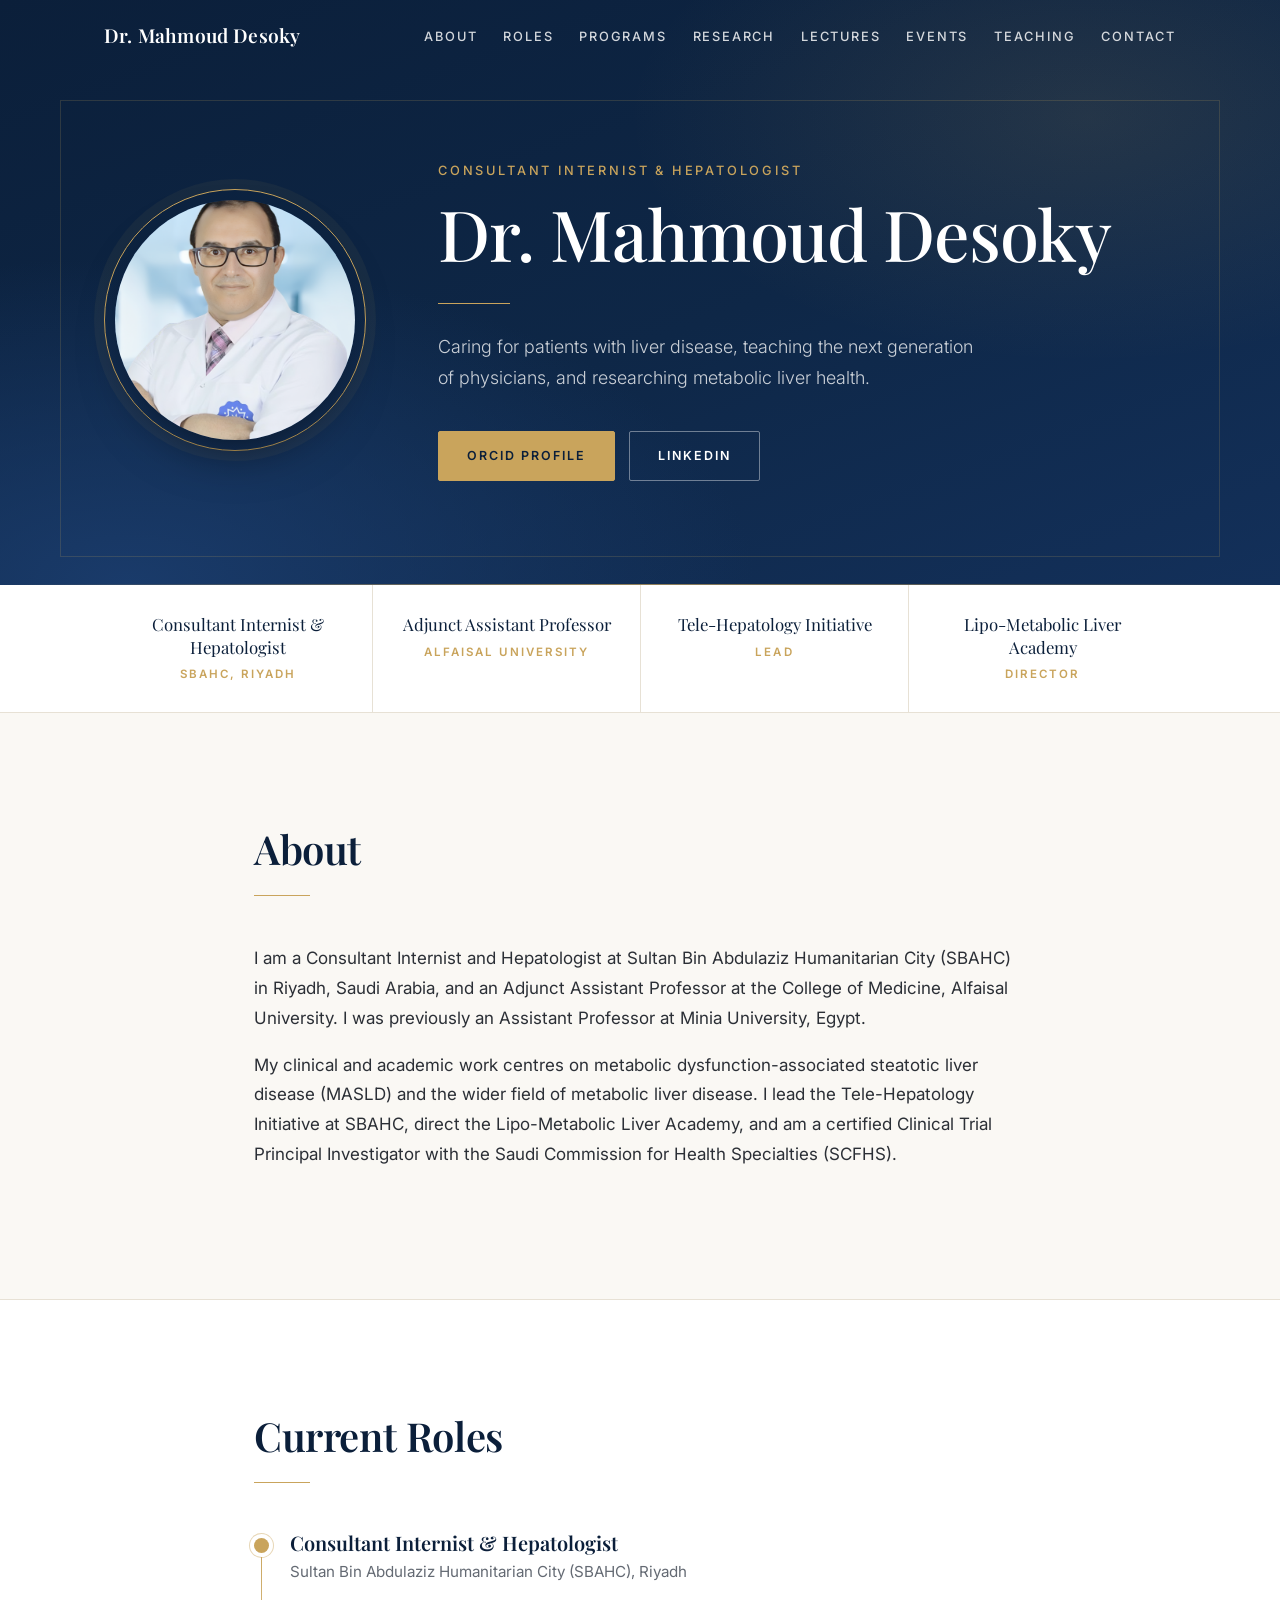
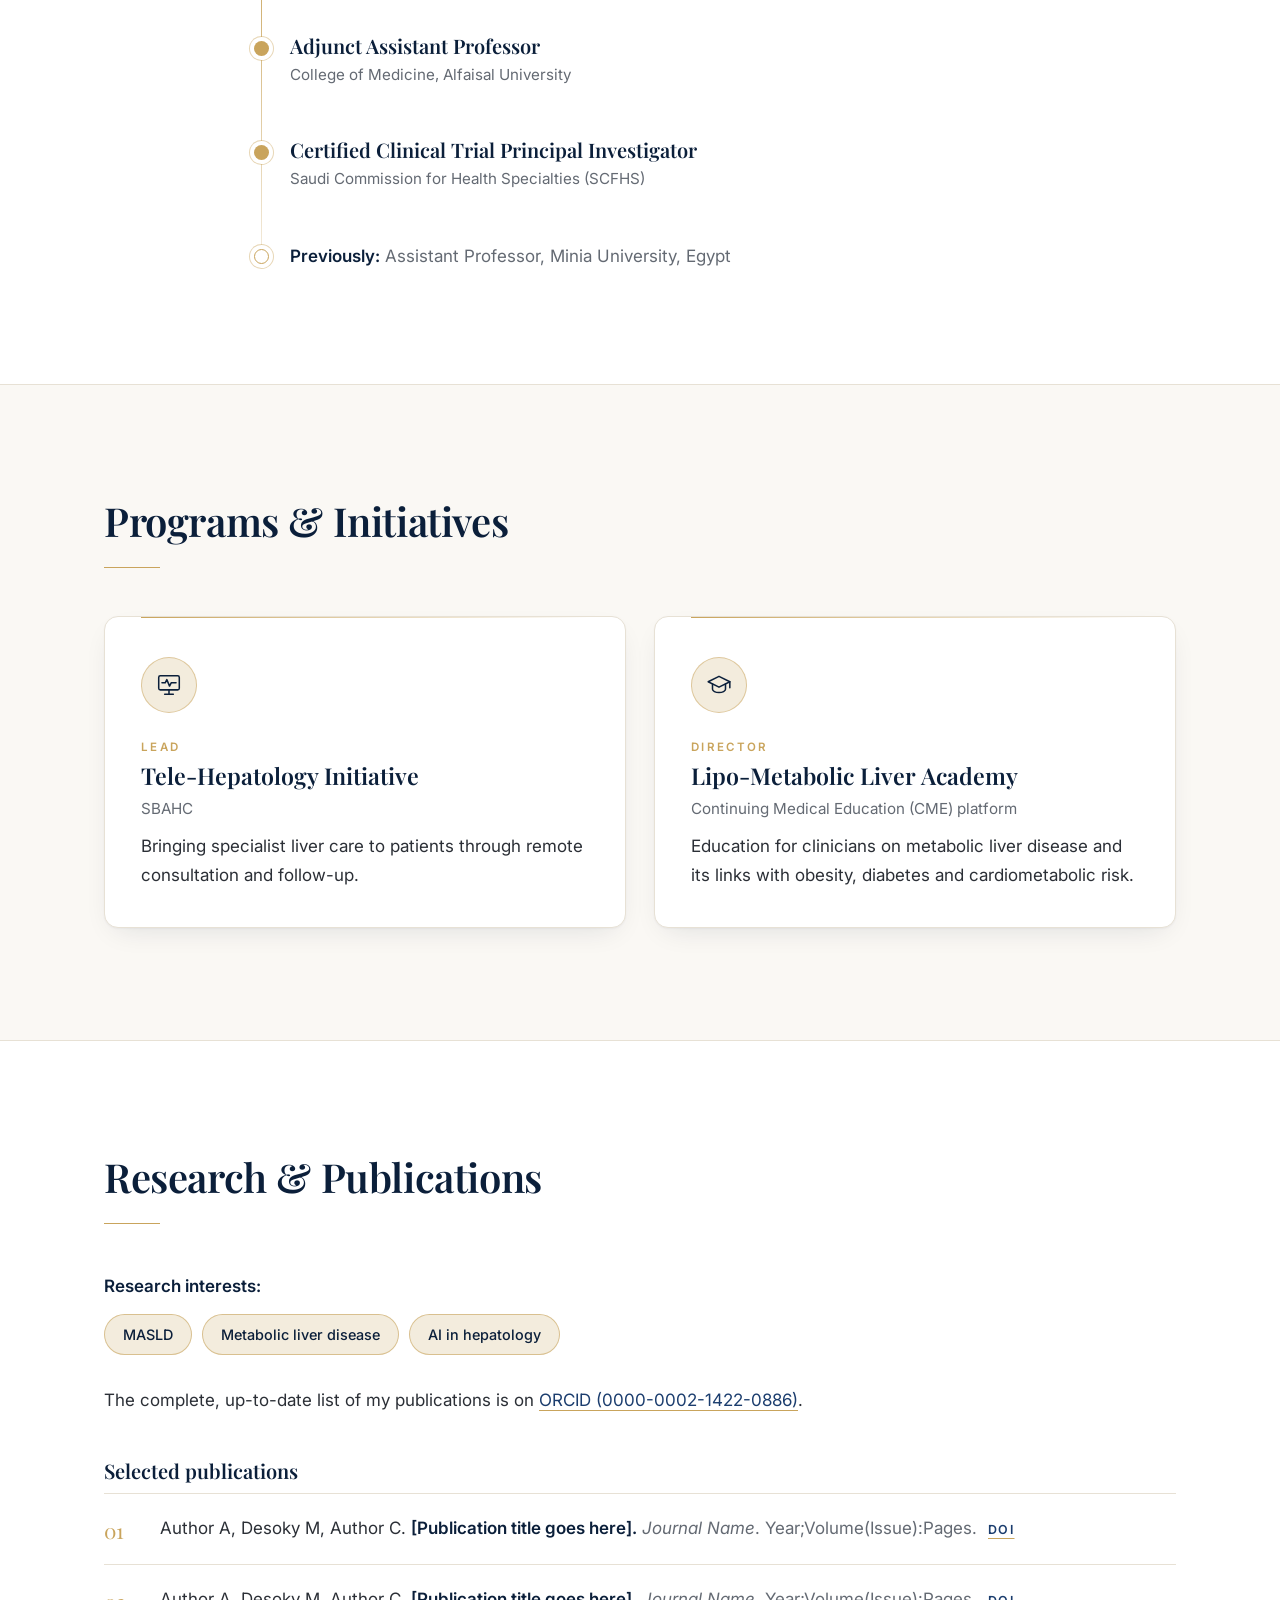
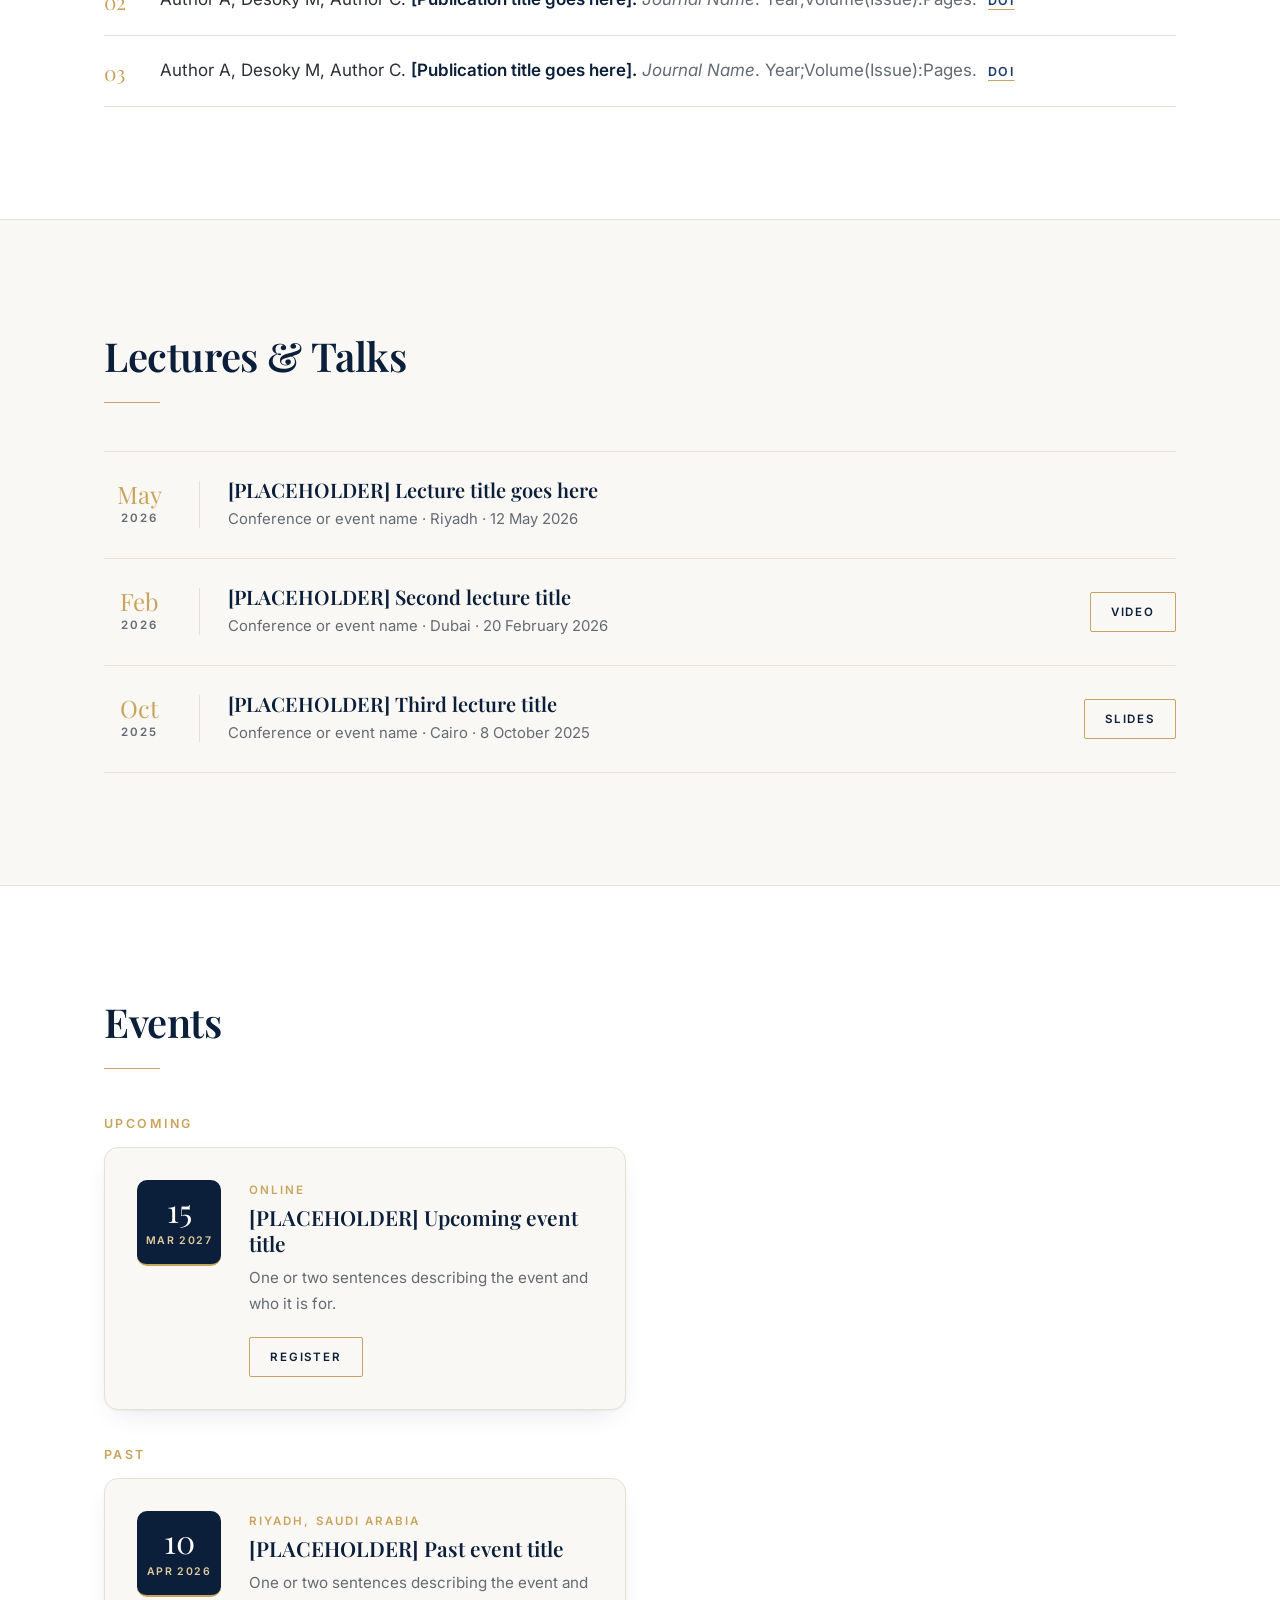
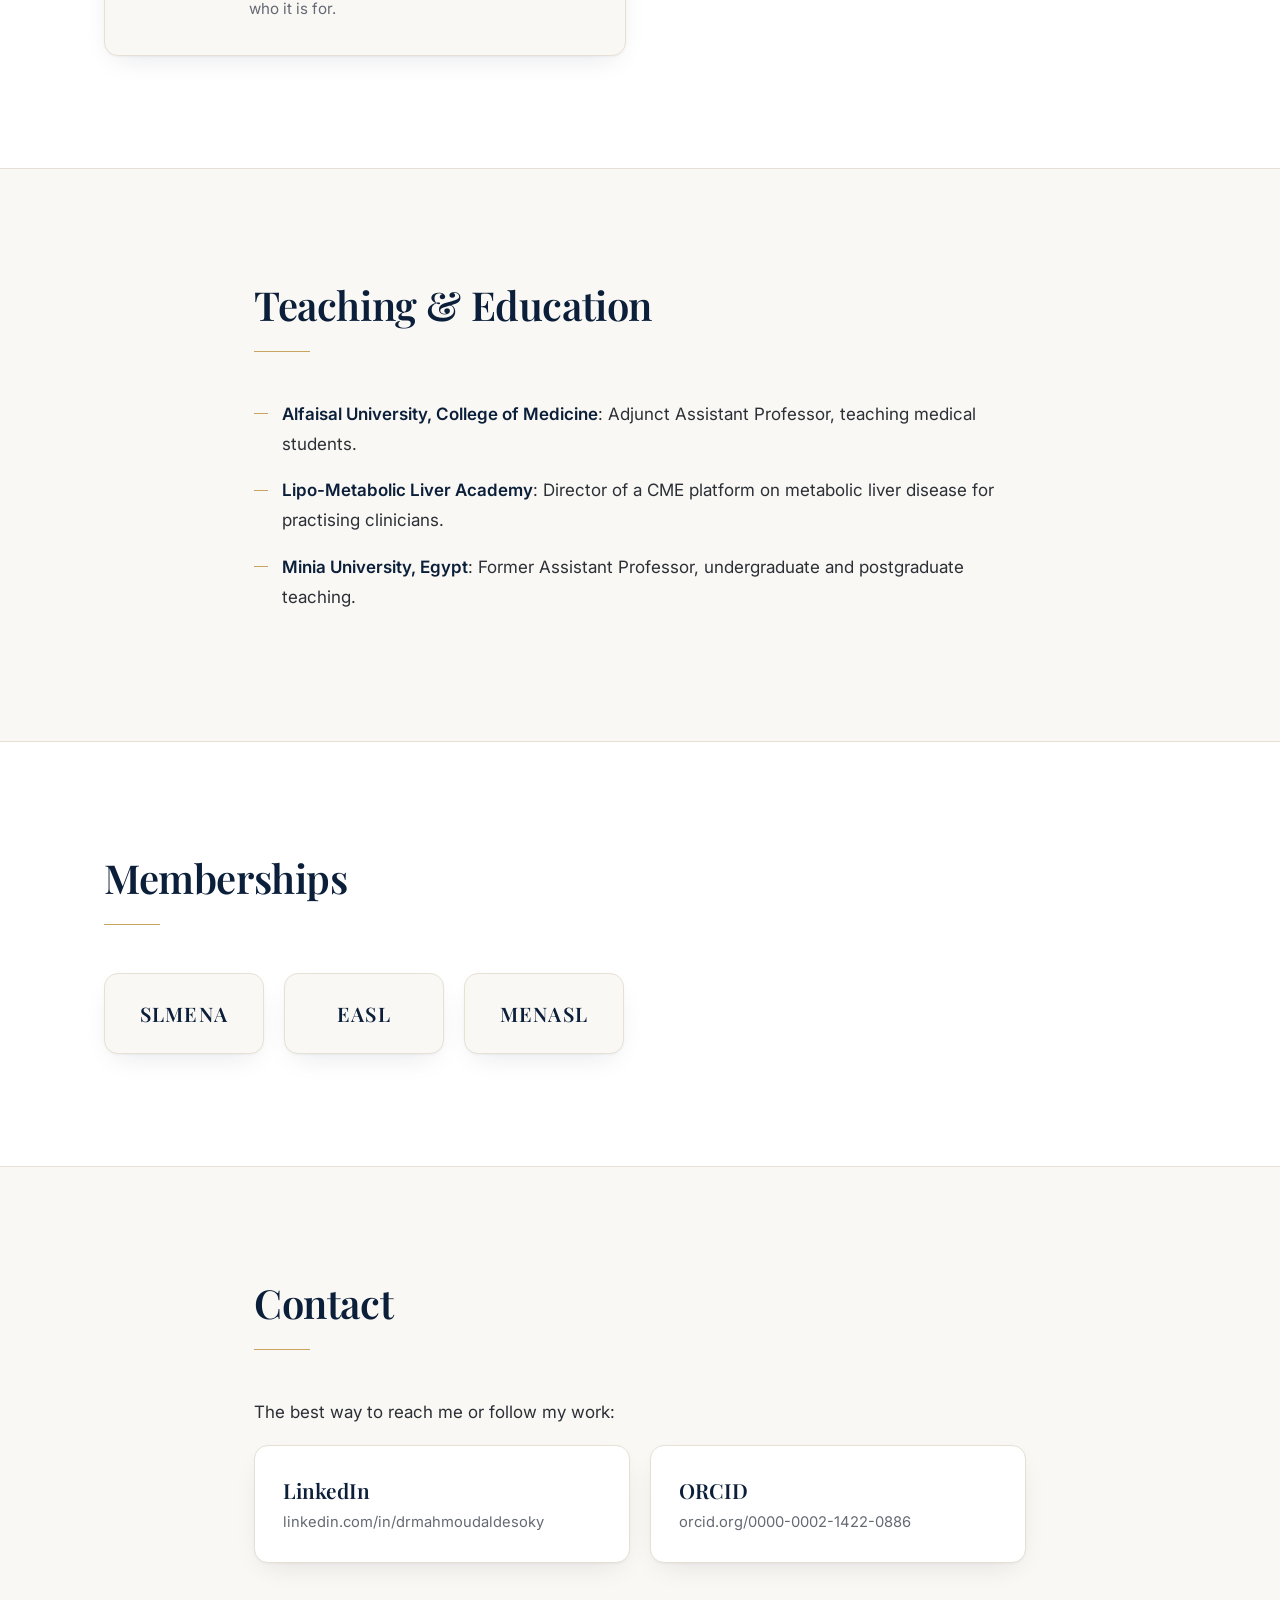
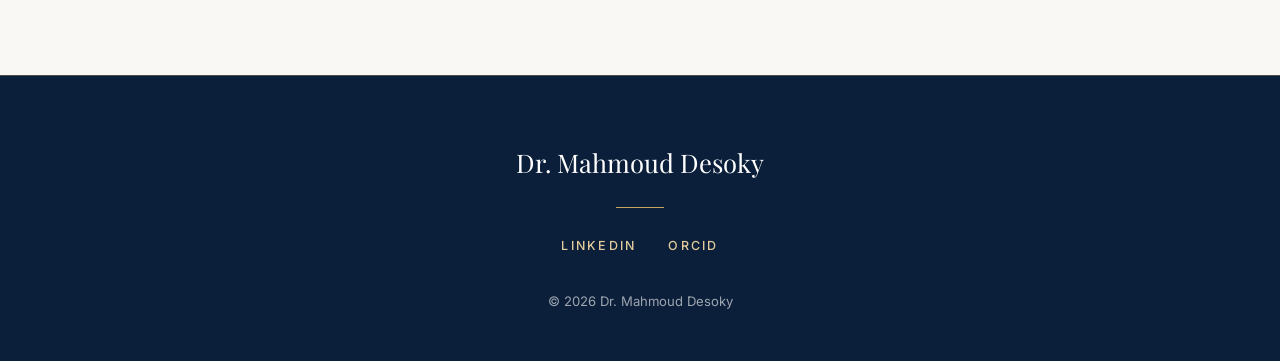
==== index.html @ b9bd4e8f "Add Lectures & Talks and Events sections driven by events.js Lectures and events live in a plain dat" ====
<!DOCTYPE html>
<html lang="en">
<head>
  <meta charset="utf-8">
  <meta name="viewport" content="width=device-width, initial-scale=1">
  <title>Dr. Mahmoud Desoky | Consultant Internist &amp; Hepatologist</title>
  <meta name="description" content="Dr. Mahmoud Desoky, Consultant Internist and Hepatologist at Sultan Bin Abdulaziz Humanitarian City, Riyadh. Research in MASLD, metabolic liver disease and AI in hepatology.">
  <meta property="og:title" content="Dr. Mahmoud Desoky, Consultant Internist &amp; Hepatologist">
  <meta property="og:description" content="Clinical hepatology, medical education and research in metabolic liver disease.">
  <meta property="og:type" content="website">
  <meta name="theme-color" content="#0B1F3A">
  <link rel="preconnect" href="https://fonts.googleapis.com">
  <link rel="preconnect" href="https://fonts.gstatic.com" crossorigin>
  <link rel="stylesheet" href="https://fonts.googleapis.com/css2?family=Inter:wght@400;500;600&family=Playfair+Display:ital,wght@0,500;0,600;0,700;1,500&display=swap">
  <link rel="stylesheet" href="style.css">
  <script>document.documentElement.classList.add('js');</script>
</head>
<body>

  <a class="skip-link" href="#about">Skip to content</a>

  <header class="site-header" id="site-header">
    <nav class="nav container" aria-label="Main">
      <a class="nav-brand" href="#top">Dr. Mahmoud Desoky</a>
      <button class="nav-toggle" type="button" aria-expanded="false" aria-controls="nav-links" aria-label="Open menu">
        <span></span><span></span><span></span>
      </button>
      <ul class="nav-links" id="nav-links">
        <li><a href="#about">About</a></li>
        <li><a href="#roles">Roles</a></li>
        <li><a href="#programs">Programs</a></li>
        <li><a href="#research">Research</a></li>
        <li><a href="#lectures">Lectures</a></li>
        <li><a href="#events">Events</a></li>
        <li><a href="#teaching">Teaching</a></li>
        <li><a href="#contact">Contact</a></li>
      </ul>
    </nav>
  </header>

  <main id="top">

    <!-- ===== Hero ===== -->
    <section class="hero">
      <div class="hero-lines" aria-hidden="true"></div>
      <div class="container hero-inner">
        <div class="hero-photo-wrap">
          <div class="hero-photo">
            <!-- Put your photo at images/profile.jpg (square, about 600×600 px). Until then, initials are shown. -->
            <img src="images/profile.jpg" alt="Portrait of Dr. Mahmoud Desoky" width="240" height="240"
                 onerror="this.parentElement.classList.add('no-photo'); this.remove();">
            <span class="photo-fallback" aria-hidden="true">MD</span>
          </div>
        </div>
        <div class="hero-text">
          <p class="eyebrow">Consultant Internist &amp; Hepatologist</p>
          <h1>Dr. Mahmoud Desoky</h1>
          <span class="gold-rule" aria-hidden="true"></span>
          <p class="hero-tagline">Caring for patients with liver disease, teaching the next generation of physicians, and researching metabolic liver health.</p>
          <div class="hero-actions">
            <a class="btn btn-gold" href="https://orcid.org/0000-0002-1422-0886" target="_blank" rel="noopener">ORCID profile</a>
            <a class="btn btn-ghost" href="https://www.linkedin.com/in/drmahmoudaldesoky" target="_blank" rel="noopener">LinkedIn</a>
          </div>
        </div>
      </div>
    </section>

    <!-- ===== Highlights ===== -->
    <section class="highlights" aria-label="Highlights">
      <ul class="container highlights-list">
        <li>
          <span class="hl-label">Consultant Internist &amp; Hepatologist</span>
          <span class="hl-sub">SBAHC, Riyadh</span>
        </li>
        <li>
          <span class="hl-label">Adjunct Assistant Professor</span>
          <span class="hl-sub">Alfaisal University</span>
        </li>
        <li>
          <span class="hl-label">Tele-Hepatology Initiative</span>
          <span class="hl-sub">Lead</span>
        </li>
        <li>
          <span class="hl-label">Lipo-Metabolic Liver Academy</span>
          <span class="hl-sub">Director</span>
        </li>
      </ul>
    </section>

    <!-- ===== About ===== -->
    <section id="about" class="section">
      <div class="container narrow reveal">
        <h2>About</h2>
        <p>I am a Consultant Internist and Hepatologist at Sultan Bin Abdulaziz Humanitarian City (SBAHC) in Riyadh, Saudi Arabia, and an Adjunct Assistant Professor at the College of Medicine, Alfaisal University. I was previously an Assistant Professor at Minia University, Egypt.</p>
        <p>My clinical and academic work centres on metabolic dysfunction-associated steatotic liver disease (MASLD) and the wider field of metabolic liver disease. I lead the Tele-Hepatology Initiative at SBAHC, direct the Lipo-Metabolic Liver Academy, and am a certified Clinical Trial Principal Investigator with the Saudi Commission for Health Specialties (SCFHS).</p>
      </div>
    </section>

    <!-- ===== Current Roles ===== -->
    <section id="roles" class="section section-alt">
      <div class="container narrow">
        <h2 class="reveal">Current Roles</h2>
        <ol class="timeline">
          <li class="timeline-item reveal">
            <h3>Consultant Internist &amp; Hepatologist</h3>
            <p class="card-org">Sultan Bin Abdulaziz Humanitarian City (SBAHC), Riyadh</p>
          </li>
          <li class="timeline-item reveal">
            <h3>Adjunct Assistant Professor</h3>
            <p class="card-org">College of Medicine, Alfaisal University</p>
          </li>
          <li class="timeline-item reveal">
            <h3>Certified Clinical Trial Principal Investigator</h3>
            <p class="card-org">Saudi Commission for Health Specialties (SCFHS)</p>
          </li>
          <li class="timeline-item timeline-past reveal">
            <p class="previous"><strong>Previously:</strong> Assistant Professor, Minia University, Egypt</p>
          </li>
        </ol>
      </div>
    </section>

    <!-- ===== Programs & Initiatives ===== -->
    <section id="programs" class="section">
      <div class="container">
        <h2 class="reveal">Programs &amp; Initiatives</h2>
        <div class="cards">
          <article class="card reveal">
            <span class="card-icon" aria-hidden="true">
              <svg viewBox="0 0 24 24" fill="none" stroke="currentColor" stroke-width="1.4" stroke-linecap="round" stroke-linejoin="round">
                <rect x="2.5" y="3.5" width="19" height="13" rx="1.5"/>
                <path d="M8 20.5h8M12 16.5v4"/>
                <path d="M5.5 10h3l1.5-3 2.5 6 1.5-3h4.5"/>
              </svg>
            </span>
            <p class="card-role">Lead</p>
            <h3>Tele-Hepatology Initiative</h3>
            <p class="card-org">SBAHC</p>
            <p>Bringing specialist liver care to patients through remote consultation and follow-up.</p>
          </article>
          <article class="card reveal">
            <span class="card-icon" aria-hidden="true">
              <svg viewBox="0 0 24 24" fill="none" stroke="currentColor" stroke-width="1.4" stroke-linecap="round" stroke-linejoin="round">
                <path d="M2 9l10-5 10 5-10 5z"/>
                <path d="M6 11v5c0 1.5 2.7 3 6 3s6-1.5 6-3v-5"/>
                <path d="M22 9v5.5"/>
              </svg>
            </span>
            <p class="card-role">Director</p>
            <h3>Lipo-Metabolic Liver Academy</h3>
            <p class="card-org">Continuing Medical Education (CME) platform</p>
            <p>Education for clinicians on metabolic liver disease and its links with obesity, diabetes and cardiometabolic risk.</p>
          </article>
        </div>
      </div>
    </section>

    <!-- ===== Research & Publications ===== -->
    <section id="research" class="section section-alt">
      <div class="container">
        <div class="reveal">
          <h2>Research &amp; Publications</h2>
          <p class="lead">Research interests:</p>
          <ul class="tags">
            <li>MASLD</li>
            <li>Metabolic liver disease</li>
            <li>AI in hepatology</li>
          </ul>

          <p>The complete, up-to-date list of my publications is on
            <a href="https://orcid.org/0000-0002-1422-0886" target="_blank" rel="noopener">ORCID (0000-0002-1422-0886)</a>.</p>
        </div>

        <h3 class="subhead reveal">Selected publications</h3>
        <!--
          HOW TO ADD A PUBLICATION
          Copy one <li> block below, paste it, and replace the text.
          Delete the placeholder items when you add your real ones.
        -->
        <ol class="pubs reveal">
          <li>
            <span class="pub-authors">Author A, Desoky M, Author C.</span>
            <span class="pub-title">[Publication title goes here].</span>
            <span class="pub-venue"><em>Journal Name</em>. Year;Volume(Issue):Pages.</span>
            <a class="pub-link" href="#">DOI</a>
          </li>
          <li>
            <span class="pub-authors">Author A, Desoky M, Author C.</span>
            <span class="pub-title">[Publication title goes here].</span>
            <span class="pub-venue"><em>Journal Name</em>. Year;Volume(Issue):Pages.</span>
            <a class="pub-link" href="#">DOI</a>
          </li>
          <li>
            <span class="pub-authors">Author A, Desoky M, Author C.</span>
            <span class="pub-title">[Publication title goes here].</span>
            <span class="pub-venue"><em>Journal Name</em>. Year;Volume(Issue):Pages.</span>
            <a class="pub-link" href="#">DOI</a>
          </li>
        </ol>
      </div>
    </section>

    <!-- ===== Lectures & Talks ===== -->
    <!-- Lectures are listed in events.js; edit that file to add new ones. -->
    <section id="lectures" class="section">
      <div class="container">
        <h2 class="reveal">Lectures &amp; Talks</h2>
        <ol class="talks" id="lectures-list"></ol>
      </div>
    </section>

    <!-- ===== Events ===== -->
    <!-- Events are listed in events.js; edit that file to add new ones. -->
    <section id="events" class="section section-alt">
      <div class="container">
        <h2 class="reveal">Events</h2>
        <h3 class="subhead events-head reveal">Upcoming</h3>
        <div class="events" id="events-upcoming"></div>
        <h3 class="subhead events-head reveal">Past</h3>
        <div class="events" id="events-past"></div>
      </div>
    </section>

    <!-- ===== Teaching & Education ===== -->
    <section id="teaching" class="section">
      <div class="container narrow reveal">
        <h2>Teaching &amp; Education</h2>
        <ul class="list">
          <li><strong>Alfaisal University, College of Medicine</strong>: Adjunct Assistant Professor, teaching medical students.</li>
          <li><strong>Lipo-Metabolic Liver Academy</strong>: Director of a CME platform on metabolic liver disease for practising clinicians.</li>
          <li><strong>Minia University, Egypt</strong>: Former Assistant Professor, undergraduate and postgraduate teaching.</li>
        </ul>
      </div>
    </section>

    <!-- ===== Memberships ===== -->
    <section id="memberships" class="section section-alt">
      <div class="container reveal">
        <h2>Memberships</h2>
        <ul class="members">
          <li>SLMENA</li>
          <li>EASL</li>
          <li>MENASL</li>
        </ul>
      </div>
    </section>

    <!-- ===== Contact ===== -->
    <section id="contact" class="section contact">
      <div class="container narrow reveal">
        <h2>Contact</h2>
        <p>The best way to reach me or follow my work:</p>
        <div class="contact-links">
          <a class="contact-link" href="https://www.linkedin.com/in/drmahmoudaldesoky" target="_blank" rel="noopener">
            <span class="contact-label">LinkedIn</span>
            <span class="contact-url">linkedin.com/in/drmahmoudaldesoky</span>
          </a>
          <a class="contact-link" href="https://orcid.org/0000-0002-1422-0886" target="_blank" rel="noopener">
            <span class="contact-label">ORCID</span>
            <span class="contact-url">orcid.org/0000-0002-1422-0886</span>
          </a>
        </div>
      </div>
    </section>

  </main>

  <footer class="site-footer">
    <div class="container footer-inner">
      <p class="footer-name">Dr. Mahmoud Desoky</p>
      <span class="gold-rule" aria-hidden="true"></span>
      <ul class="footer-links">
        <li><a href="https://www.linkedin.com/in/drmahmoudaldesoky" target="_blank" rel="noopener">LinkedIn</a></li>
        <li><a href="https://orcid.org/0000-0002-1422-0886" target="_blank" rel="noopener">ORCID</a></li>
      </ul>
      <p class="footer-copy">&copy; <span id="year">2026</span> Dr. Mahmoud Desoky</p>
    </div>
  </footer>

  <script src="events.js"></script>
  <script>
    (function () {
      document.getElementById('year').textContent = new Date().getFullYear();

      // Sticky nav: solid navy once the page is scrolled
      var header = document.getElementById('site-header');
      function onScroll() { header.classList.toggle('scrolled', window.scrollY > 24); }
      onScroll();
      window.addEventListener('scroll', onScroll, { passive: true });

      // Mobile menu
      var toggle = header.querySelector('.nav-toggle');
      function setMenu(open) {
        header.classList.toggle('menu-open', open);
        toggle.setAttribute('aria-expanded', open);
        toggle.setAttribute('aria-label', open ? 'Close menu' : 'Open menu');
      }
      toggle.addEventListener('click', function () { setMenu(!header.classList.contains('menu-open')); });
      header.querySelectorAll('.nav-links a').forEach(function (a) {
        a.addEventListener('click', function () { setMenu(false); });
      });

      // Lectures & Events: built from the data in events.js
      var data = window.SITE_DATA || { lectures: [], events: [] };
      function el(tag, cls, text) {
        var n = document.createElement(tag);
        if (cls) n.className = cls;
        if (text) n.textContent = text;
        return n;
      }
      function parseDate(s) {
        var p = String(s).split('-');
        return new Date(+p[0], (+p[1] || 1) - 1, +p[2] || 1);
      }
      function fmt(d, opts) { return d.toLocaleDateString('en-GB', opts); }
      function linkBtn(href, label) {
        var a = el('a', 'item-link', label);
        a.href = href; a.target = '_blank'; a.rel = 'noopener';
        return a;
      }
      function byDate(dir) {
        return function (a, b) { return dir * (parseDate(a.date) - parseDate(b.date)); };
      }

      var talks = document.getElementById('lectures-list');
      (data.lectures || []).slice().sort(byDate(-1)).forEach(function (t) {
        var d = parseDate(t.date);
        var li = el('li', 'talk reveal');
        var when = el('p', 'talk-date');
        when.appendChild(el('span', 'talk-month', fmt(d, { month: 'short' })));
        when.appendChild(el('span', 'talk-year', String(d.getFullYear())));
        var body = el('div', 'talk-body');
        body.appendChild(el('h3', 'talk-title', t.title));
        body.appendChild(el('p', 'talk-meta', [t.event, t.city, fmt(d, { day: 'numeric', month: 'long', year: 'numeric' })].filter(Boolean).join('  ·  ')));
        li.appendChild(when);
        li.appendChild(body);
        if (t.link) li.appendChild(linkBtn(t.link, t.linkLabel || 'Link'));
        talks.appendChild(li);
      });
      if (!talks.children.length) talks.appendChild(el('li', 'empty-note', 'New lectures will be listed here soon.'));

      var today = new Date(); today.setHours(0, 0, 0, 0);
      var events = data.events || [];
      function renderEvents(list, target, emptyText) {
        list.forEach(function (e) {
          var d = parseDate(e.date);
          var card = el('article', 'event-card reveal');
          var when = el('div', 'event-date');
          when.appendChild(el('span', 'event-day', String(d.getDate())));
          when.appendChild(el('span', 'event-month', fmt(d, { month: 'short', year: 'numeric' })));
          var body = el('div', 'event-body');
          body.appendChild(el('p', 'event-where', e.location));
          body.appendChild(el('h4', 'event-title', e.title));
          if (e.description) body.appendChild(el('p', 'event-desc', e.description));
          if (e.registerLink) body.appendChild(linkBtn(e.registerLink, 'Register'));
          card.appendChild(when);
          card.appendChild(body);
          target.appendChild(card);
        });
        if (!list.length) target.appendChild(el('p', 'empty-note', emptyText));
      }
      renderEvents(events.filter(function (e) { return parseDate(e.date) >= today; }).sort(byDate(1)),
        document.getElementById('events-upcoming'), 'No upcoming events at the moment.');
      renderEvents(events.filter(function (e) { return parseDate(e.date) < today; }).sort(byDate(-1)),
        document.getElementById('events-past'), 'Past events will be listed here.');

      // Fade-in on scroll (skipped when the visitor prefers reduced motion)
      var items = document.querySelectorAll('.reveal');
      var reduce = window.matchMedia('(prefers-reduced-motion: reduce)').matches;
      if (reduce || !('IntersectionObserver' in window)) {
        items.forEach(function (el) { el.classList.add('visible'); });
        return;
      }
      var io = new IntersectionObserver(function (entries) {
        entries.forEach(function (e) {
          if (e.isIntersecting) { e.target.classList.add('visible'); io.unobserve(e.target); }
        });
      }, { rootMargin: '0px 0px -8% 0px', threshold: 0.08 });
      items.forEach(function (el) { io.observe(el); });
    })();
  </script>
</body>
</html>
---- style.css ----
/* ============================================================
   Dr. Mahmoud Desoky – personal academic site
   Colours: deep navy / warm gold / off-white
   Fonts: Playfair Display (headings), Inter (body)
   ============================================================ */

:root {
  --navy: #0B1F3A;
  --navy-2: #13305A;
  --navy-3: #1B3D6E;
  --gold: #C9A45C;
  --gold-soft: #E3CC9C;
  --gold-tint: #F3ECDD;
  --ivory: #FAF8F4;
  --paper: #FFFFFF;
  --text: #2B2F36;
  --muted: #646A73;
  --line: #E7E1D5;
  --radius: 14px;
  --shadow: 0 1px 2px rgba(11, 31, 58, 0.04), 0 10px 30px -12px rgba(11, 31, 58, 0.14);
  --shadow-hover: 0 2px 4px rgba(11, 31, 58, 0.05), 0 22px 44px -16px rgba(11, 31, 58, 0.24);
  --serif: "Playfair Display", Georgia, "Times New Roman", serif;
  --sans: "Inter", -apple-system, BlinkMacSystemFont, "Segoe UI", Roboto, "Helvetica Neue", Arial, sans-serif;
  --max: 1120px;
  --header-h: 72px;
}

*,
*::before,
*::after { box-sizing: border-box; }

html { scroll-behavior: smooth; scroll-padding-top: var(--header-h); }

body {
  margin: 0;
  font-family: var(--sans);
  font-size: 17px;
  line-height: 1.75;
  color: var(--text);
  background: var(--ivory);
  -webkit-font-smoothing: antialiased;
  text-rendering: optimizeLegibility;
}

img { max-width: 100%; display: block; }

a { color: var(--navy-3); text-decoration-color: var(--gold); text-decoration-thickness: 1px; text-underline-offset: 4px; transition: color 0.2s; }
a:hover { color: var(--gold); }
a:focus-visible, button:focus-visible { outline: 2px solid var(--gold); outline-offset: 3px; border-radius: 4px; }

h1, h2, h3 { font-family: var(--serif); color: var(--navy); line-height: 1.2; margin: 0 0 0.5em; font-weight: 600; }
h2 { font-size: clamp(1.9rem, 1.4rem + 1.6vw, 2.5rem); letter-spacing: -0.01em; }
h2::after {
  content: "";
  display: block;
  width: 56px;
  height: 1px;
  margin-top: 0.55em;
  background: var(--gold);
}
h3 { font-size: 1.25rem; }
p { margin: 0 0 1em; }

.container { max-width: var(--max); margin: 0 auto; padding: 0 24px; }
.narrow { max-width: 820px; }

.skip-link {
  position: absolute; left: 12px; top: -48px; z-index: 100;
  background: var(--gold); color: var(--navy); padding: 8px 14px; border-radius: 6px; font-weight: 600;
}
.skip-link:focus { top: 12px; }

.gold-rule { display: block; width: 72px; height: 1px; background: var(--gold); }

/* ---------- Header / nav ---------- */
.site-header {
  position: fixed;
  inset: 0 0 auto 0;
  z-index: 50;
  background: transparent;
  border-bottom: 1px solid transparent;
  transition: background 0.35s ease, border-color 0.35s ease, box-shadow 0.35s ease;
}
.site-header.scrolled,
.site-header.menu-open {
  background: var(--navy);
  border-bottom-color: rgba(201, 164, 92, 0.25);
  box-shadow: 0 8px 24px -12px rgba(0, 0, 0, 0.4);
}
.nav {
  display: flex;
  align-items: center;
  justify-content: space-between;
  gap: 24px;
  min-height: var(--header-h);
}
.nav-brand {
  font-family: var(--serif);
  font-size: 1.2rem;
  font-weight: 600;
  color: #fff;
  text-decoration: none;
  letter-spacing: 0.01em;
}
.nav-brand:hover { color: var(--gold-soft); }
.nav-links {
  display: flex;
  gap: 26px;
  list-style: none;
  margin: 0;
  padding: 0;
}
.nav-links a {
  position: relative;
  color: rgba(255, 255, 255, 0.82);
  text-decoration: none;
  font-size: 0.8rem;
  font-weight: 500;
  letter-spacing: 0.14em;
  text-transform: uppercase;
  padding: 6px 0;
}
.nav-links a::after {
  content: "";
  position: absolute;
  left: 0; right: 0; bottom: 0;
  height: 1px;
  background: var(--gold);
  transform: scaleX(0);
  transform-origin: left;
  transition: transform 0.3s ease;
}
.nav-links a:hover { color: #fff; }
.nav-links a:hover::after { transform: scaleX(1); }

.nav-toggle {
  display: none;
  width: 44px; height: 44px;
  background: none; border: 0; padding: 10px; cursor: pointer;
}
.nav-toggle span {
  display: block; height: 1.5px; background: #fff; margin: 5px 0;
  transition: transform 0.3s, opacity 0.3s;
}
.menu-open .nav-toggle span:nth-child(1) { transform: translateY(6.5px) rotate(45deg); }
.menu-open .nav-toggle span:nth-child(2) { opacity: 0; }
.menu-open .nav-toggle span:nth-child(3) { transform: translateY(-6.5px) rotate(-45deg); }

/* ---------- Hero ---------- */
.hero {
  position: relative;
  overflow: hidden;
  background:
    radial-gradient(ellipse 60% 70% at 85% 20%, rgba(201, 164, 92, 0.12), transparent 60%),
    radial-gradient(ellipse 70% 80% at 10% 100%, rgba(27, 61, 110, 0.9), transparent 70%),
    linear-gradient(160deg, var(--navy) 0%, #0E2747 55%, var(--navy-2) 100%);
  color: #fff;
  padding: calc(var(--header-h) + 88px) 0 104px;
}
/* Fine gold line details */
.hero-lines,
.hero-lines::before,
.hero-lines::after { position: absolute; pointer-events: none; }
.hero-lines { inset: 0; }
.hero-lines::before {
  content: "";
  top: calc(var(--header-h) + 28px);
  left: 24px; right: 24px; bottom: 28px;
  border: 1px solid rgba(201, 164, 92, 0.18);
  max-width: calc(var(--max) + 40px);
  margin: 0 auto;
}
.hero-lines::after {
  content: "";
  left: 0; right: 0; bottom: 0;
  height: 1px;
  background: linear-gradient(90deg, transparent, var(--gold) 50%, transparent);
  opacity: 0.7;
}

.hero-inner { position: relative; display: flex; align-items: center; gap: 72px; }

.hero-photo-wrap {
  flex: 0 0 auto;
  padding: 10px;
  border-radius: 50%;
  border: 1px solid var(--gold);
  box-shadow: 0 0 0 10px rgba(201, 164, 92, 0.06);
}
.hero-photo {
  position: relative;
  width: 240px;
  height: 240px;
  border-radius: 50%;
  overflow: hidden;
  background: var(--navy-3);
  box-shadow: 0 24px 50px -18px rgba(0, 0, 0, 0.6);
}
.hero-photo img { width: 100%; height: 100%; object-fit: cover; }
.photo-fallback {
  display: none;
  position: absolute;
  inset: 0;
  align-items: center;
  justify-content: center;
  font-family: var(--serif);
  font-size: 4.2rem;
  color: var(--gold-soft);
}
.hero-photo.no-photo .photo-fallback { display: flex; }

.eyebrow {
  font-size: 0.8rem;
  font-weight: 500;
  letter-spacing: 0.22em;
  text-transform: uppercase;
  color: var(--gold);
  margin-bottom: 1.1em;
}
.hero h1 {
  color: #fff;
  font-size: clamp(2.6rem, 1.6rem + 3.6vw, 4.4rem);
  font-weight: 500;
  letter-spacing: -0.015em;
  line-height: 1.06;
  margin-bottom: 0.45em;
}
.hero .gold-rule { margin-bottom: 1.6em; }
.hero-tagline { font-size: 1.12rem; font-weight: 300; color: rgba(255, 255, 255, 0.78); max-width: 540px; }
.hero-actions { display: flex; flex-wrap: wrap; gap: 14px; margin-top: 2.2em; }

.btn {
  display: inline-block;
  padding: 13px 28px;
  border-radius: 2px;
  font-size: 0.78rem;
  font-weight: 600;
  letter-spacing: 0.16em;
  text-transform: uppercase;
  text-decoration: none;
  transition: background 0.25s, color 0.25s, border-color 0.25s, transform 0.25s;
}
.btn:hover { transform: translateY(-1px); }
.btn-gold { background: var(--gold); color: var(--navy); border: 1px solid var(--gold); }
.btn-gold:hover { background: var(--gold-soft); border-color: var(--gold-soft); color: var(--navy); }
.btn-ghost { color: #fff; border: 1px solid rgba(255, 255, 255, 0.4); }
.btn-ghost:hover { border-color: var(--gold); color: var(--gold-soft); }

/* ---------- Highlights bar ---------- */
.highlights { background: var(--paper); border-bottom: 1px solid var(--line); }
.highlights-list {
  display: grid;
  grid-template-columns: repeat(4, 1fr);
  list-style: none;
  margin: 0 auto;
  padding-top: 0;
  padding-bottom: 0;
}
.highlights-list li {
  padding: 28px 24px;
  text-align: center;
  border-left: 1px solid var(--line);
}
.highlights-list li:first-child { border-left: 0; }
.hl-label { display: block; font-family: var(--serif); font-size: 1.05rem; color: var(--navy); line-height: 1.35; }
.hl-sub {
  display: block;
  margin-top: 6px;
  font-size: 0.72rem;
  font-weight: 600;
  letter-spacing: 0.18em;
  text-transform: uppercase;
  color: var(--gold);
}

/* ---------- Sections ---------- */
.section { padding: 112px 0; }
.section-alt { background: var(--paper); border-top: 1px solid var(--line); border-bottom: 1px solid var(--line); }
.section h2 { margin-bottom: 1.2em; }
.lead { font-weight: 600; color: var(--navy); margin-bottom: 0.7em; }
.subhead { margin-top: 2.2em; }

/* Timeline (Current Roles) */
.timeline { list-style: none; margin: 0; padding: 0 0 0 36px; position: relative; }
.timeline::before {
  content: "";
  position: absolute;
  left: 7px; top: 10px; bottom: 10px;
  width: 1px;
  background: linear-gradient(var(--gold), rgba(201, 164, 92, 0.2));
}
.timeline-item { position: relative; padding-bottom: 40px; }
.timeline-item:last-child { padding-bottom: 0; }
.timeline-item::before {
  content: "";
  position: absolute;
  left: -36px; top: 7px;
  width: 15px; height: 15px;
  border-radius: 50%;
  background: var(--gold);
  box-shadow: 0 0 0 4px var(--paper), 0 0 0 5px rgba(201, 164, 92, 0.45);
}
.timeline-item h3 { margin-bottom: 0.2em; }
.timeline-past::before { background: var(--paper); border: 1px solid var(--gold); }
.card-org { color: var(--muted); font-size: 0.95rem; margin-bottom: 0.6em; }
.previous { color: var(--muted); margin: 0; }
.previous strong { color: var(--navy); font-weight: 600; }

/* Cards (Programs) */
.cards {
  display: grid;
  grid-template-columns: repeat(auto-fit, minmax(300px, 1fr));
  gap: 28px;
}
.card {
  position: relative;
  background: var(--paper);
  border: 1px solid var(--line);
  border-radius: var(--radius);
  padding: 40px 36px 36px;
  box-shadow: var(--shadow);
  transition: box-shadow 0.35s ease, transform 0.35s ease, border-color 0.35s ease;
}
.card::before {
  content: "";
  position: absolute;
  top: 0; left: 36px; right: 36px;
  height: 1px;
  background: linear-gradient(90deg, var(--gold), transparent);
}
.card:hover { box-shadow: var(--shadow-hover); transform: translateY(-3px); border-color: rgba(201, 164, 92, 0.5); }
.card h3 { font-size: 1.45rem; margin-bottom: 0.25em; }
.card p:last-child { margin-bottom: 0; }
.card-icon {
  display: inline-flex;
  align-items: center;
  justify-content: center;
  width: 56px; height: 56px;
  border-radius: 50%;
  border: 1px solid rgba(201, 164, 92, 0.5);
  background: var(--gold-tint);
  color: var(--navy);
  margin-bottom: 24px;
}
.card-icon svg { width: 26px; height: 26px; }
.card-role {
  text-transform: uppercase;
  letter-spacing: 0.2em;
  font-size: 0.72rem;
  font-weight: 600;
  color: var(--gold);
  margin-bottom: 0.5em;
}

/* Tags */
.tags { display: flex; flex-wrap: wrap; gap: 10px; list-style: none; padding: 0; margin: 0 0 1.8em; }
.tags li {
  border: 1px solid rgba(201, 164, 92, 0.6);
  background: var(--gold-tint);
  color: var(--navy);
  border-radius: 999px;
  padding: 7px 18px;
  font-weight: 500;
  font-size: 0.9rem;
}

/* Publications */
.pubs { list-style: none; counter-reset: pub; padding: 0; margin: 0; }
.pubs li {
  counter-increment: pub;
  position: relative;
  padding: 20px 0 20px 56px;
  border-top: 1px solid var(--line);
}
.pubs li:last-child { border-bottom: 1px solid var(--line); }
.pubs li::before {
  content: counter(pub, decimal-leading-zero);
  position: absolute;
  left: 0; top: 18px;
  font-family: var(--serif);
  font-size: 1.3rem;
  color: var(--gold);
}
.pub-title { font-weight: 600; color: var(--navy); }
.pub-venue { color: var(--muted); }
.pub-link { font-size: 0.78rem; font-weight: 600; letter-spacing: 0.12em; text-transform: uppercase; margin-left: 6px; }

/* Lectures & Talks */
.talks { list-style: none; padding: 0; margin: 0; }
.talk {
  display: grid;
  grid-template-columns: 96px 1fr auto;
  align-items: center;
  gap: 28px;
  padding: 26px 0;
  border-top: 1px solid var(--line);
}
.talk:last-child { border-bottom: 1px solid var(--line); }
.talk-date { margin: 0; text-align: center; border-right: 1px solid var(--line); padding-right: 24px; }
.talk-month { display: block; font-family: var(--serif); font-size: 1.5rem; color: var(--gold); line-height: 1.1; }
.talk-year { display: block; font-size: 0.72rem; font-weight: 600; letter-spacing: 0.18em; color: var(--muted); }
.talk-title { font-size: 1.25rem; margin-bottom: 0.2em; }
.talk-meta { color: var(--muted); font-size: 0.93rem; margin: 0; }

.item-link {
  display: inline-block;
  padding: 9px 20px;
  border: 1px solid var(--gold);
  border-radius: 2px;
  color: var(--navy);
  font-size: 0.72rem;
  font-weight: 600;
  letter-spacing: 0.16em;
  text-transform: uppercase;
  text-decoration: none;
  white-space: nowrap;
  transition: background 0.25s, color 0.25s;
}
.item-link:hover { background: var(--gold); color: var(--navy); }

/* Events */
.events-head { font-size: 0.78rem; font-family: var(--sans); font-weight: 600; letter-spacing: 0.2em; text-transform: uppercase; color: var(--gold); margin: 0 0 1.2em; }
.events-head ~ .events-head { margin-top: 3em; }
.events { display: grid; grid-template-columns: repeat(auto-fill, minmax(340px, 1fr)); gap: 28px; }
.event-card {
  display: flex;
  gap: 28px;
  background: var(--ivory);
  border: 1px solid var(--line);
  border-radius: var(--radius);
  padding: 32px;
  box-shadow: var(--shadow);
  transition: box-shadow 0.35s ease, transform 0.35s ease, border-color 0.35s ease;
}
.event-card:hover { box-shadow: var(--shadow-hover); transform: translateY(-3px); border-color: rgba(201, 164, 92, 0.5); }
.event-date {
  flex: 0 0 84px;
  align-self: flex-start;
  text-align: center;
  padding: 14px 6px;
  background: var(--navy);
  border-radius: 10px;
  border-bottom: 2px solid var(--gold);
}
.event-day { display: block; font-family: var(--serif); font-size: 2rem; line-height: 1; color: #fff; }
.event-month { display: block; margin-top: 6px; font-size: 0.66rem; font-weight: 600; letter-spacing: 0.14em; text-transform: uppercase; color: var(--gold-soft); }
.event-body { min-width: 0; }
.event-body > :last-child { margin-bottom: 0; }
.event-where { margin: 0 0 0.4em; font-size: 0.72rem; font-weight: 600; letter-spacing: 0.18em; text-transform: uppercase; color: var(--gold); }
.event-title { font-family: var(--serif); font-size: 1.3rem; font-weight: 600; color: var(--navy); line-height: 1.25; margin: 0 0 0.4em; }
.event-desc { color: var(--muted); font-size: 0.95rem; }
.event-body .item-link { margin-top: 4px; }
.empty-note { color: var(--muted); font-style: italic; list-style: none; }

/* Plain list */
.list { list-style: none; padding: 0; margin: 0; }
.list li { position: relative; padding-left: 28px; margin-bottom: 1em; }
.list li::before {
  content: "";
  position: absolute;
  left: 0; top: 0.8em;
  width: 14px; height: 1px;
  background: var(--gold);
}
.list strong { color: var(--navy); font-weight: 600; }

/* Memberships */
.members { display: flex; flex-wrap: wrap; gap: 20px; list-style: none; padding: 0; margin: 0; }
.members li {
  min-width: 160px;
  text-align: center;
  background: var(--ivory);
  border: 1px solid var(--line);
  border-radius: var(--radius);
  padding: 22px 32px;
  font-family: var(--serif);
  font-size: 1.25rem;
  font-weight: 600;
  color: var(--navy);
  letter-spacing: 0.06em;
  box-shadow: var(--shadow);
}

/* Contact */
.contact-links { display: grid; grid-template-columns: repeat(auto-fit, minmax(260px, 1fr)); gap: 20px; }
.contact-link {
  display: block;
  padding: 26px 28px;
  border: 1px solid var(--line);
  border-radius: var(--radius);
  text-decoration: none;
  background: var(--paper);
  box-shadow: var(--shadow);
  transition: border-color 0.3s, transform 0.3s, box-shadow 0.3s;
}
.contact-link:hover { border-color: var(--gold); transform: translateY(-3px); box-shadow: var(--shadow-hover); }
.contact-label { display: block; font-family: var(--serif); font-size: 1.3rem; font-weight: 600; color: var(--navy); margin-bottom: 2px; }
.contact-url { display: block; color: var(--muted); font-size: 0.92rem; word-break: break-all; }

/* ---------- Footer ---------- */
.site-footer {
  background: var(--navy);
  color: rgba(255, 255, 255, 0.6);
  padding: 64px 0 48px;
  text-align: center;
  border-top: 1px solid rgba(201, 164, 92, 0.35);
}
.footer-inner { display: flex; flex-direction: column; align-items: center; gap: 22px; }
.footer-name { font-family: var(--serif); font-size: 1.6rem; color: #fff; margin: 0; }
.site-footer .gold-rule { width: 48px; }
.footer-links { display: flex; gap: 32px; list-style: none; margin: 0; padding: 0; }
.footer-links a {
  color: var(--gold-soft);
  text-decoration: none;
  font-size: 0.78rem;
  font-weight: 500;
  letter-spacing: 0.18em;
  text-transform: uppercase;
}
.footer-links a:hover { color: #fff; }
.footer-copy { margin: 8px 0 0; font-size: 0.82rem; }

/* ---------- Scroll reveal ---------- */
.js .reveal {
  opacity: 0;
  transform: translateY(18px);
  transition: opacity 0.9s cubic-bezier(0.22, 1, 0.36, 1), transform 0.9s cubic-bezier(0.22, 1, 0.36, 1);
}
.js .reveal.visible { opacity: 1; transform: none; }
.cards .reveal:nth-child(2),
.timeline .reveal:nth-child(2) { transition-delay: 0.1s; }
.timeline .reveal:nth-child(3) { transition-delay: 0.2s; }
.timeline .reveal:nth-child(4) { transition-delay: 0.3s; }

/* ---------- Collapsed nav (menu button) ---------- */
@media (max-width: 1080px) {
  .nav-toggle { display: block; }
  .nav-links {
    position: absolute;
    top: var(--header-h);
    left: 0; right: 0;
    flex-direction: column;
    gap: 0;
    padding: 8px 24px 20px;
    background: var(--navy);
    border-bottom: 1px solid rgba(201, 164, 92, 0.25);
    visibility: hidden;
    opacity: 0;
    transform: translateY(-8px);
    transition: opacity 0.25s, transform 0.25s, visibility 0.25s;
  }
  .menu-open .nav-links { visibility: visible; opacity: 1; transform: none; }
  .nav-links li { border-top: 1px solid rgba(255, 255, 255, 0.08); }
  .nav-links a { display: block; padding: 14px 0; font-size: 0.85rem; }
  .nav-links a::after { display: none; }
}

/* ---------- Tablet ---------- */
@media (max-width: 960px) {
  .highlights-list { grid-template-columns: repeat(2, 1fr); }
  .highlights-list li:nth-child(3) { border-left: 0; }
  .highlights-list li:nth-child(n+3) { border-top: 1px solid var(--line); }
  .hero-inner { gap: 48px; }
  .hero-photo { width: 200px; height: 200px; }
}

/* ---------- Mobile ---------- */
@media (max-width: 760px) {
  :root { --header-h: 64px; }
  body { font-size: 16px; }
  .container { padding: 0 20px; }

  .hero { padding: calc(var(--header-h) + 48px) 0 72px; text-align: center; }
  .hero-lines::before { left: 12px; right: 12px; top: calc(var(--header-h) + 12px); bottom: 14px; }
  .hero-inner { flex-direction: column; gap: 36px; }
  .hero-photo-wrap { padding: 8px; }
  .hero-photo { width: 168px; height: 168px; }
  .photo-fallback { font-size: 3rem; }
  .eyebrow { font-size: 0.72rem; letter-spacing: 0.18em; }
  .hero .gold-rule { margin-left: auto; margin-right: auto; }
  .hero-tagline { margin-left: auto; margin-right: auto; font-size: 1.05rem; }
  .hero-actions { justify-content: center; }

  .highlights-list { grid-template-columns: 1fr 1fr; padding: 0; }
  .highlights-list li { padding: 22px 14px; }
  .hl-label { font-size: 0.95rem; }

  .section { padding: 72px 0; }
  .card { padding: 32px 26px 28px; }
  .card::before { left: 26px; right: 26px; }
  .cards { grid-template-columns: 1fr; gap: 20px; }
  .pubs li { padding-left: 44px; }
  .members { gap: 12px; }
  .members li { flex: 1 1 30%; min-width: 0; padding: 18px 12px; font-size: 1.05rem; }

  .talk { grid-template-columns: 64px 1fr; gap: 6px 18px; padding: 22px 0; }
  .talk-date { grid-row: span 2; align-self: start; padding-right: 14px; }
  .talk-month { font-size: 1.2rem; }
  .talk-title { font-size: 1.1rem; }
  .talk .item-link { grid-column: 2; justify-self: start; margin-top: 8px; }
  .events { grid-template-columns: 1fr; gap: 20px; }
  .event-card { padding: 24px 20px; gap: 18px; }
  .event-date { flex-basis: 68px; padding: 12px 4px; }
  .event-day { font-size: 1.6rem; }
}

@media (max-width: 380px) {
  .highlights-list { grid-template-columns: 1fr; }
  .highlights-list li { border-left: 0; }
  .highlights-list li + li { border-top: 1px solid var(--line); }
}

/* ---------- Reduced motion ---------- */
@media (prefers-reduced-motion: reduce) {
  html { scroll-behavior: auto; }
  *, *::before, *::after { transition: none !important; animation: none !important; }
  .js .reveal { opacity: 1; transform: none; }
}
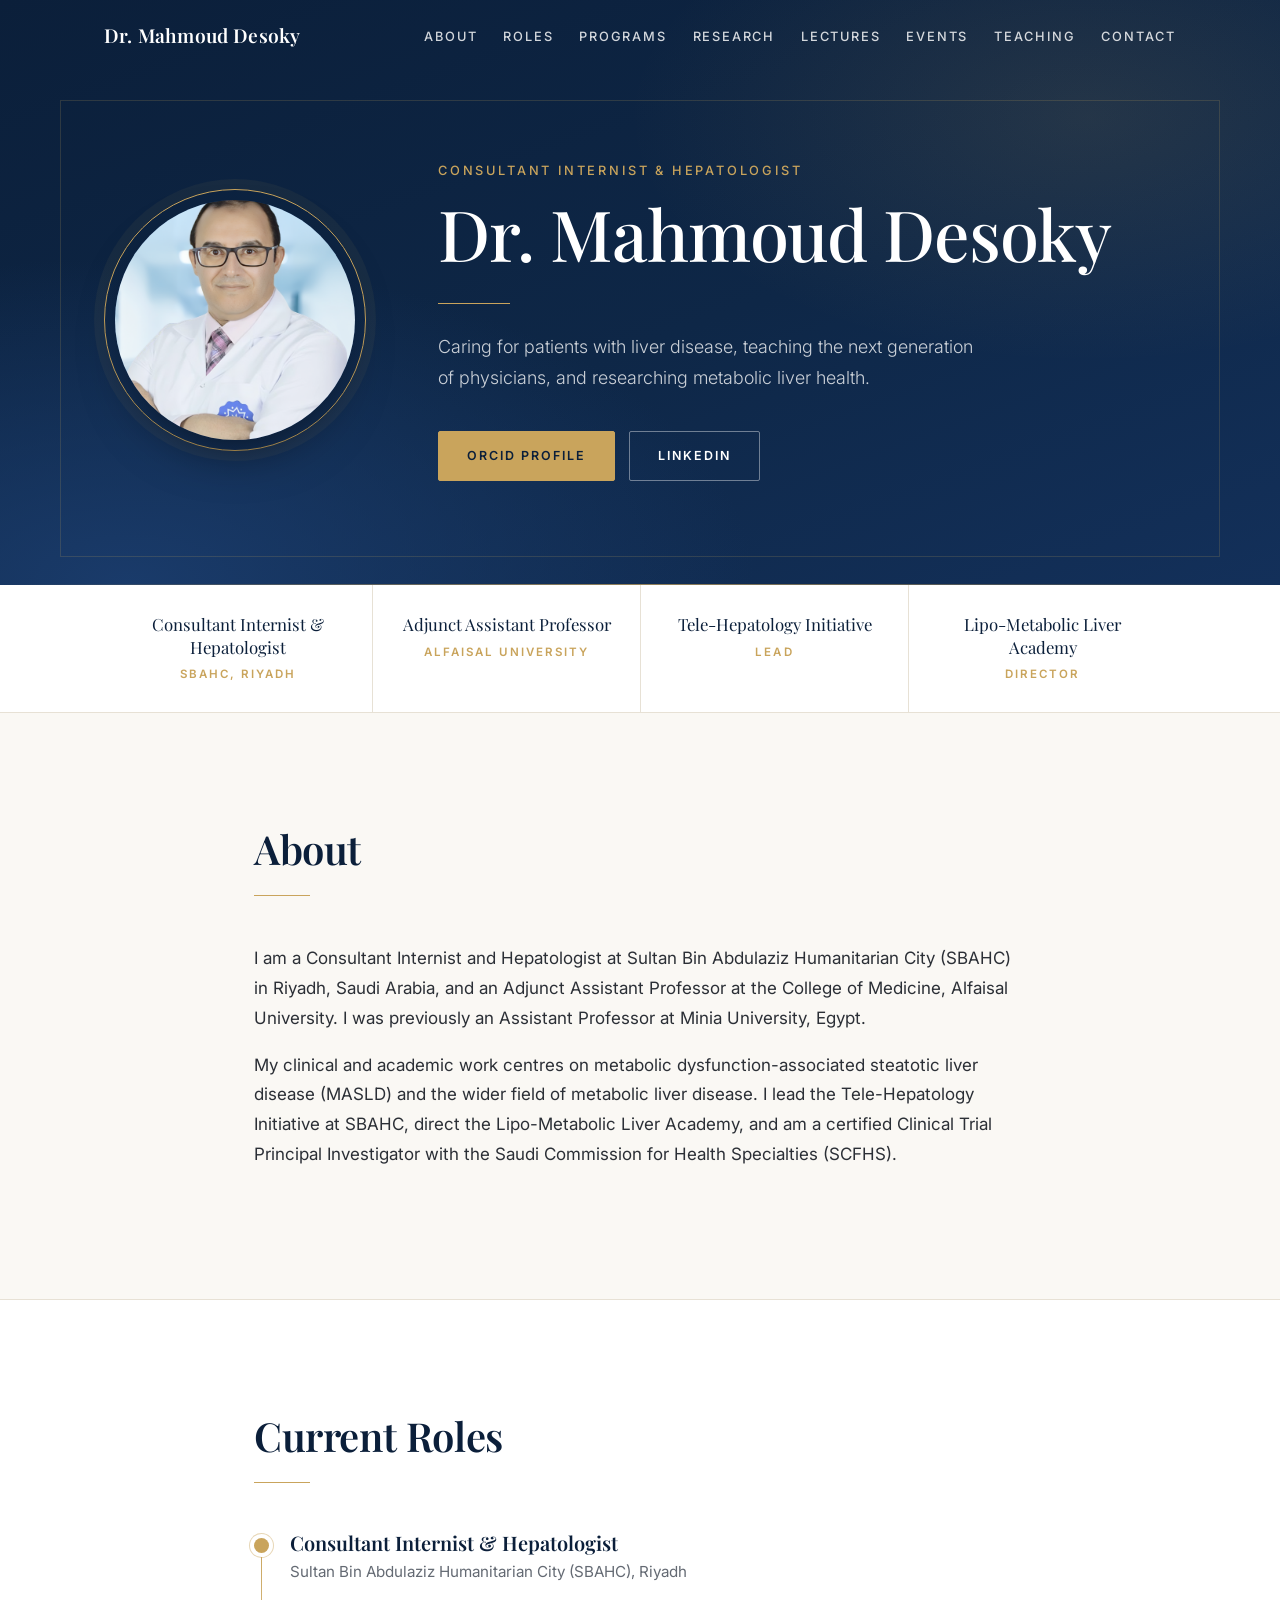
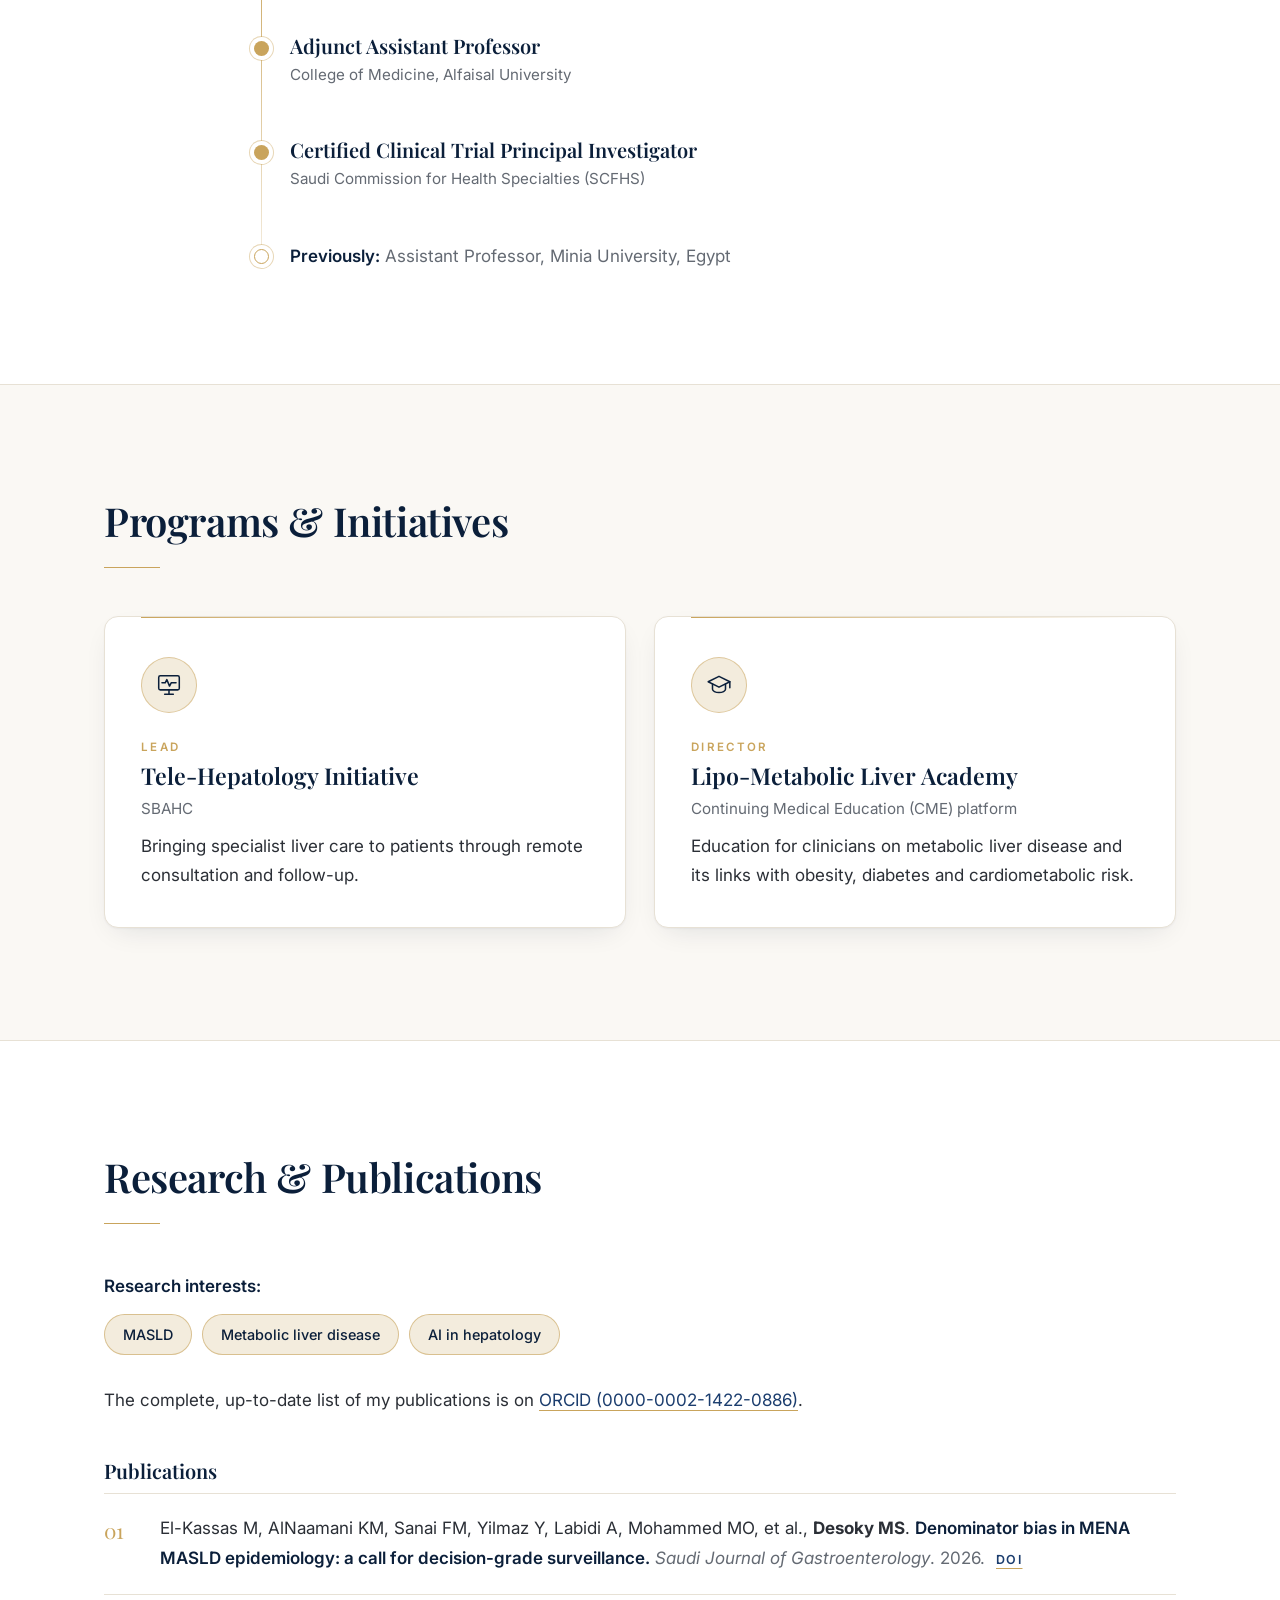
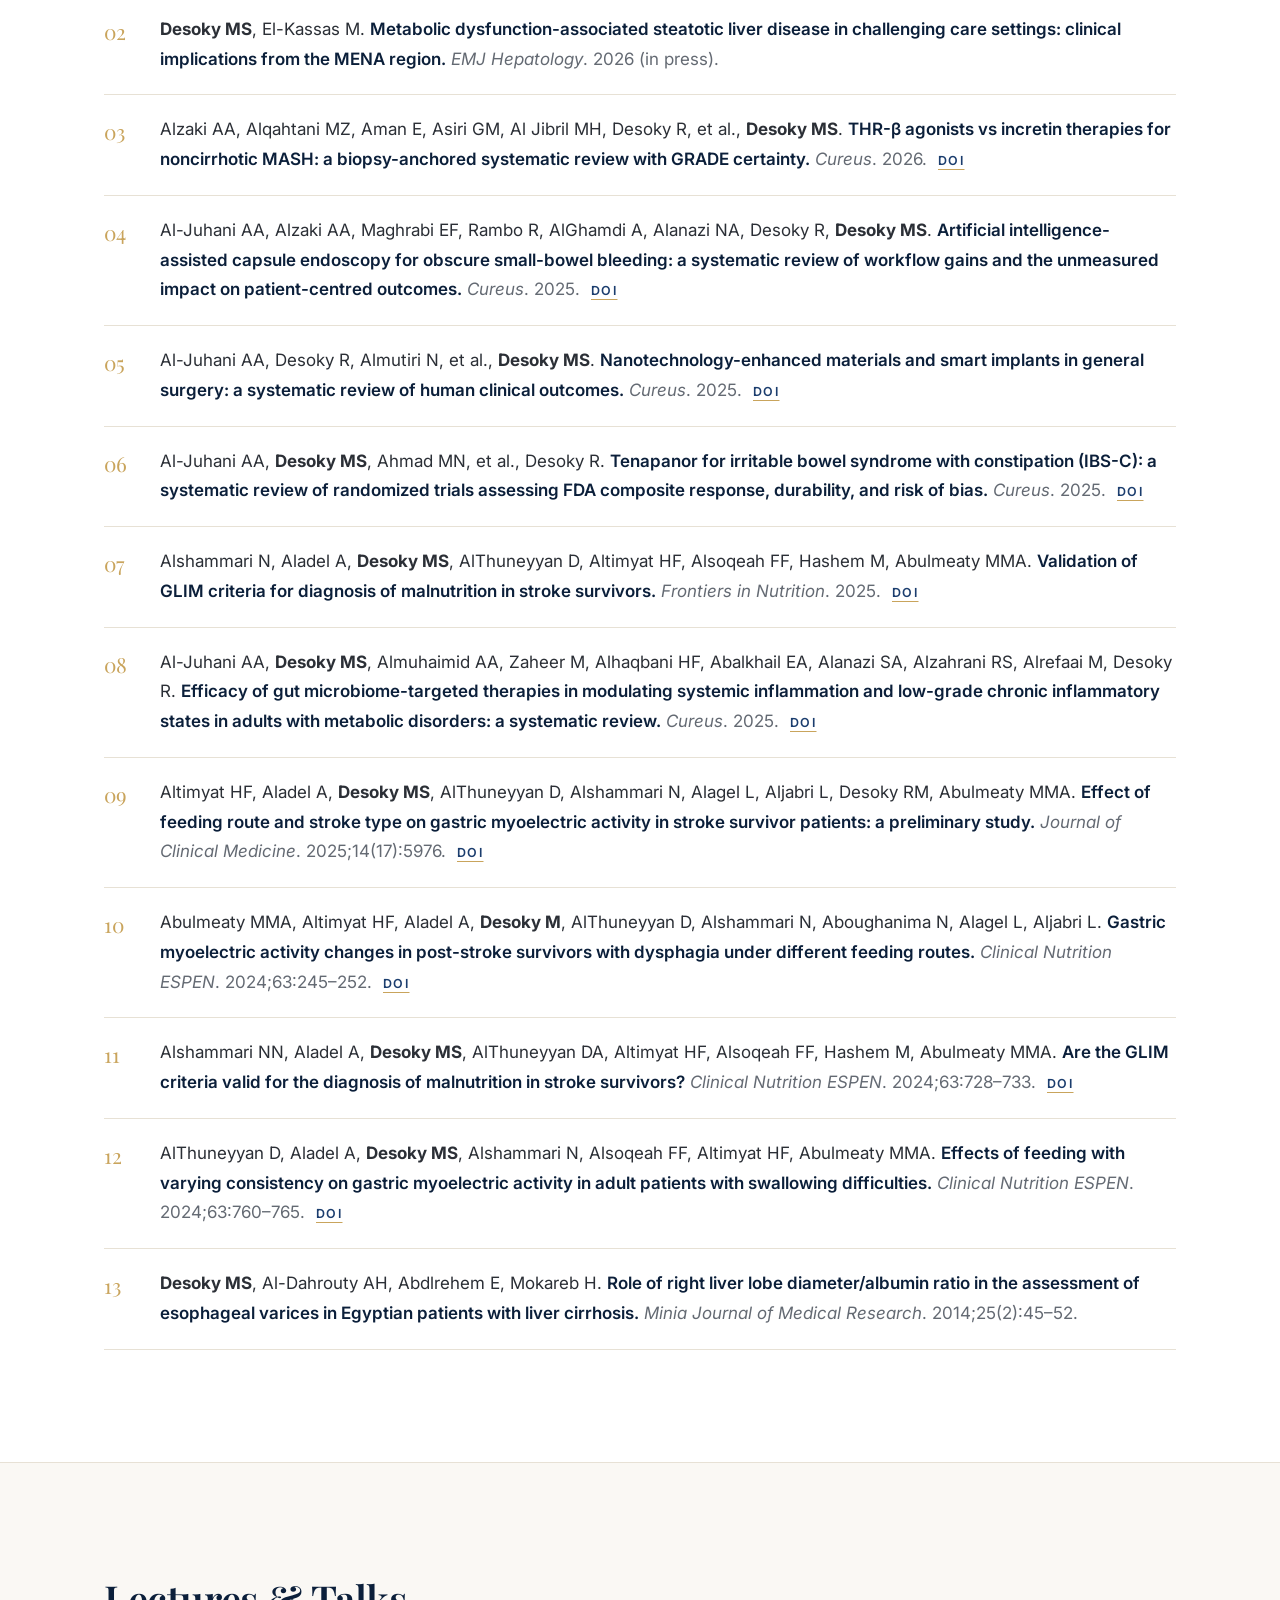
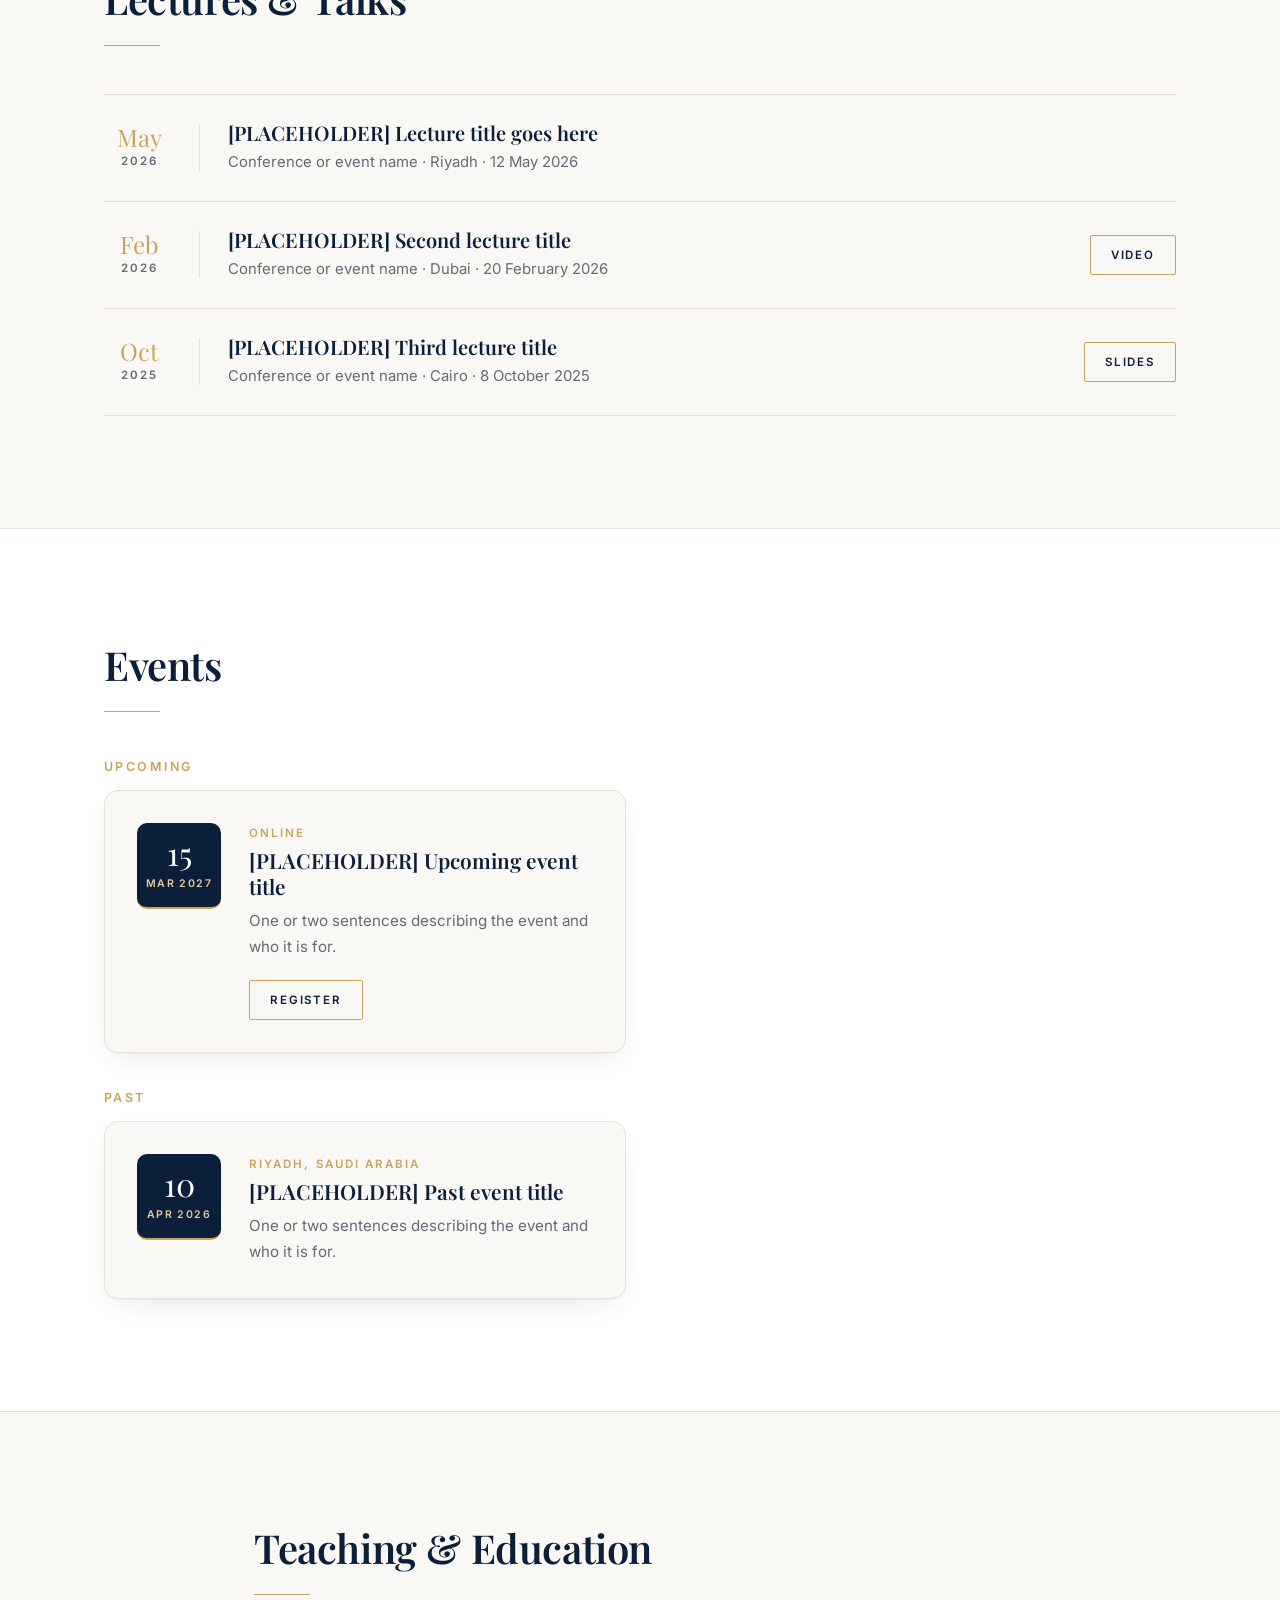
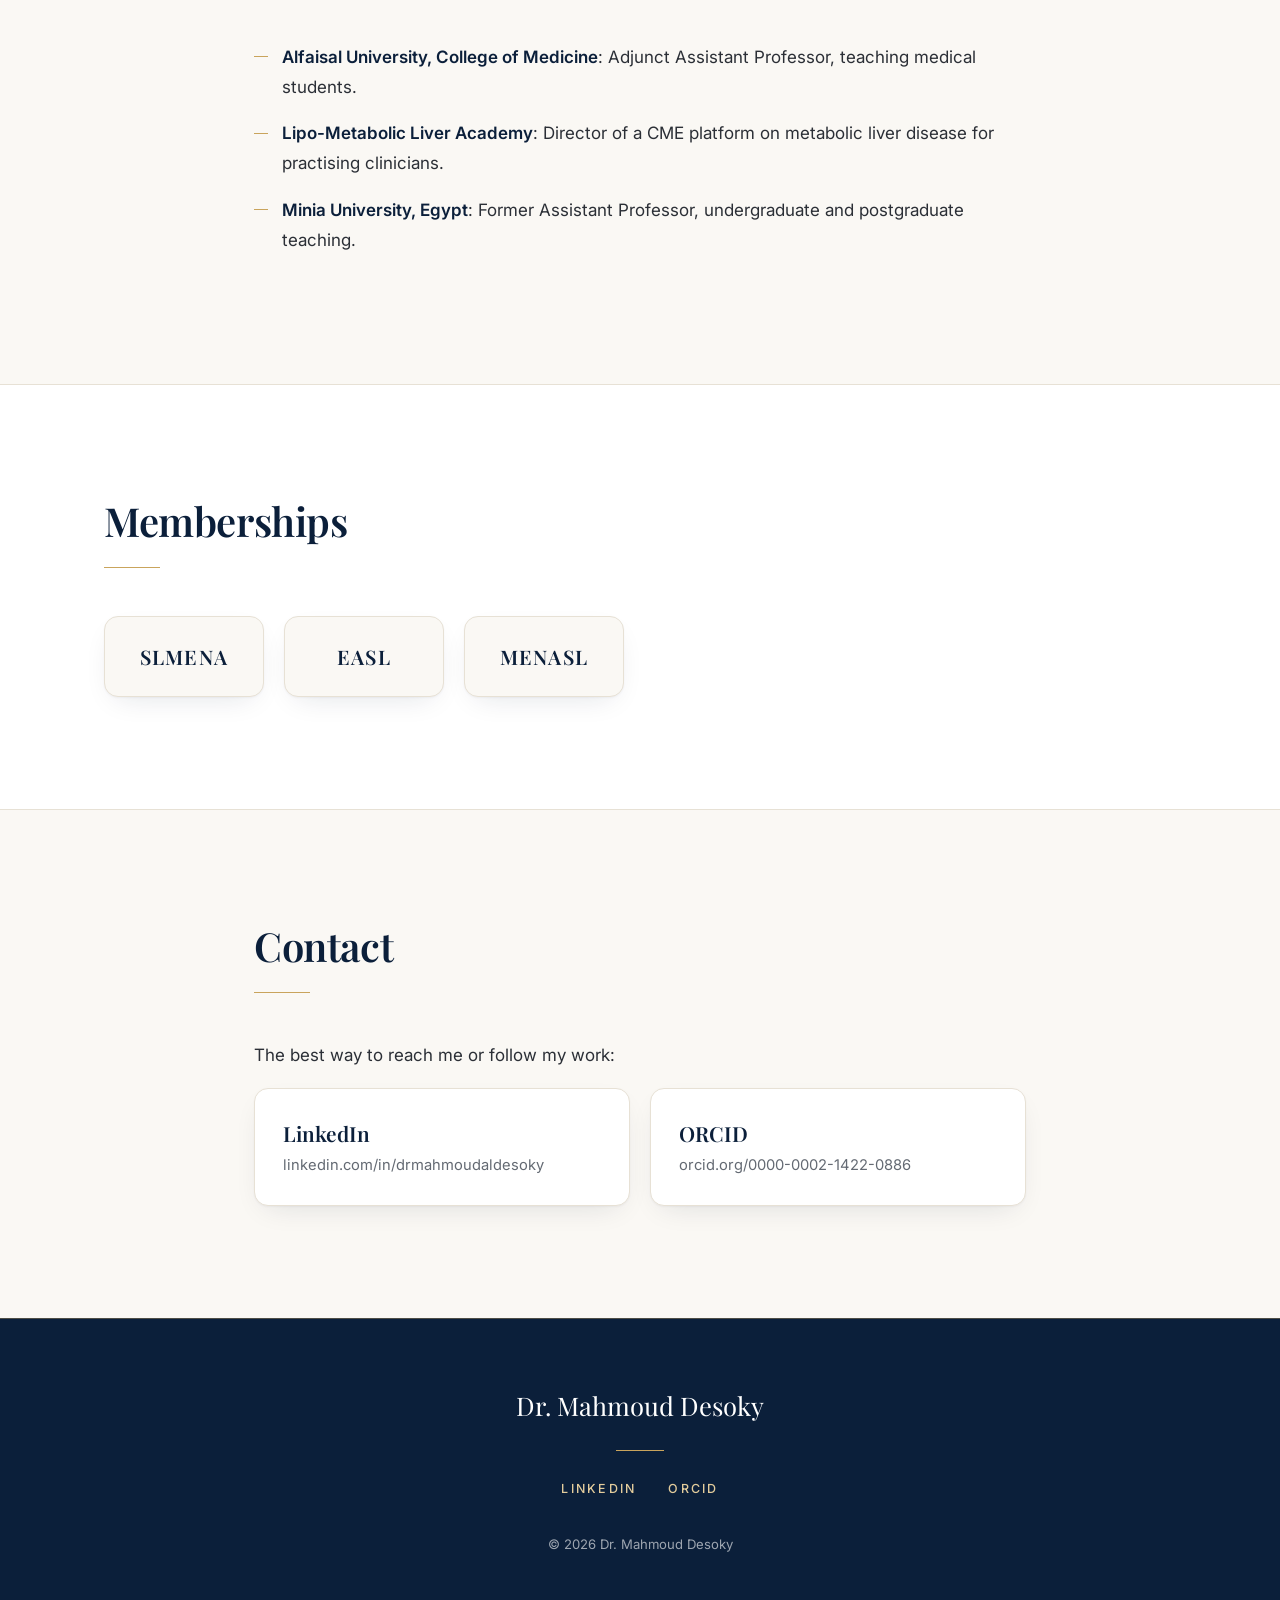
==== commit ad37dedd: "Replace placeholder publications with full list of 13 papers Co-Authored-By: Claude Opus 5.5 <norepl" ====
--- a/index.html
+++ b/index.html
@@ -171,30 +171,87 @@
             <a href="https://orcid.org/0000-0002-1422-0886" target="_blank" rel="noopener">ORCID (0000-0002-1422-0886)</a>.</p>
         </div>
 
-        <h3 class="subhead reveal">Selected publications</h3>
+        <h3 class="subhead reveal">Publications</h3>
         <!--
           HOW TO ADD A PUBLICATION
-          Copy one <li> block below, paste it, and replace the text.
-          Delete the placeholder items when you add your real ones.
+          Copy one <li> block below, paste it at the top, and replace the text.
         -->
         <ol class="pubs reveal">
           <li>
-            <span class="pub-authors">Author A, Desoky M, Author C.</span>
-            <span class="pub-title">[Publication title goes here].</span>
-            <span class="pub-venue"><em>Journal Name</em>. Year;Volume(Issue):Pages.</span>
-            <a class="pub-link" href="#">DOI</a>
-          </li>
-          <li>
-            <span class="pub-authors">Author A, Desoky M, Author C.</span>
-            <span class="pub-title">[Publication title goes here].</span>
-            <span class="pub-venue"><em>Journal Name</em>. Year;Volume(Issue):Pages.</span>
-            <a class="pub-link" href="#">DOI</a>
-          </li>
-          <li>
-            <span class="pub-authors">Author A, Desoky M, Author C.</span>
-            <span class="pub-title">[Publication title goes here].</span>
-            <span class="pub-venue"><em>Journal Name</em>. Year;Volume(Issue):Pages.</span>
-            <a class="pub-link" href="#">DOI</a>
+            <span class="pub-authors">El-Kassas M, AlNaamani KM, Sanai FM, Yilmaz Y, Labidi A, Mohammed MO, et al., <strong>Desoky MS</strong>.</span>
+            <span class="pub-title">Denominator bias in MENA MASLD epidemiology: a call for decision-grade surveillance.</span>
+            <span class="pub-venue"><em>Saudi Journal of Gastroenterology</em>. 2026.</span>
+            <a class="pub-link" href="https://doi.org/10.4103/sjg.sjg_87_26" target="_blank" rel="noopener">DOI</a>
+          </li>
+          <li>
+            <span class="pub-authors"><strong>Desoky MS</strong>, El-Kassas M.</span>
+            <span class="pub-title">Metabolic dysfunction-associated steatotic liver disease in challenging care settings: clinical implications from the MENA region.</span>
+            <span class="pub-venue"><em>EMJ Hepatology</em>. 2026 (in press).</span>
+          </li>
+          <li>
+            <span class="pub-authors">Alzaki AA, Alqahtani MZ, Aman E, Asiri GM, Al Jibril MH, Desoky R, et al., <strong>Desoky MS</strong>.</span>
+            <span class="pub-title">THR-β agonists vs incretin therapies for noncirrhotic MASH: a biopsy-anchored systematic review with GRADE certainty.</span>
+            <span class="pub-venue"><em>Cureus</em>. 2026.</span>
+            <a class="pub-link" href="https://doi.org/10.7759/cureus.106038" target="_blank" rel="noopener">DOI</a>
+          </li>
+          <li>
+            <span class="pub-authors">Al-Juhani AA, Alzaki AA, Maghrabi EF, Rambo R, AlGhamdi A, Alanazi NA, Desoky R, <strong>Desoky MS</strong>.</span>
+            <span class="pub-title">Artificial intelligence-assisted capsule endoscopy for obscure small-bowel bleeding: a systematic review of workflow gains and the unmeasured impact on patient-centred outcomes.</span>
+            <span class="pub-venue"><em>Cureus</em>. 2025.</span>
+            <a class="pub-link" href="https://doi.org/10.7759/cureus.96037" target="_blank" rel="noopener">DOI</a>
+          </li>
+          <li>
+            <span class="pub-authors">Al-Juhani AA, Desoky R, Almutiri N, et al., <strong>Desoky MS</strong>.</span>
+            <span class="pub-title">Nanotechnology-enhanced materials and smart implants in general surgery: a systematic review of human clinical outcomes.</span>
+            <span class="pub-venue"><em>Cureus</em>. 2025.</span>
+            <a class="pub-link" href="https://doi.org/10.7759/cureus.94703" target="_blank" rel="noopener">DOI</a>
+          </li>
+          <li>
+            <span class="pub-authors">Al-Juhani AA, <strong>Desoky MS</strong>, Ahmad MN, et al., Desoky R.</span>
+            <span class="pub-title">Tenapanor for irritable bowel syndrome with constipation (IBS-C): a systematic review of randomized trials assessing FDA composite response, durability, and risk of bias.</span>
+            <span class="pub-venue"><em>Cureus</em>. 2025.</span>
+            <a class="pub-link" href="https://doi.org/10.7759/cureus.93337" target="_blank" rel="noopener">DOI</a>
+          </li>
+          <li>
+            <span class="pub-authors">Alshammari N, Aladel A, <strong>Desoky MS</strong>, AlThuneyyan D, Altimyat HF, Alsoqeah FF, Hashem M, Abulmeaty MMA.</span>
+            <span class="pub-title">Validation of GLIM criteria for diagnosis of malnutrition in stroke survivors.</span>
+            <span class="pub-venue"><em>Frontiers in Nutrition</em>. 2025.</span>
+            <a class="pub-link" href="https://doi.org/10.3389/fnut.2025.1644840" target="_blank" rel="noopener">DOI</a>
+          </li>
+          <li>
+            <span class="pub-authors">Al-Juhani AA, <strong>Desoky MS</strong>, Almuhaimid AA, Zaheer M, Alhaqbani HF, Abalkhail EA, Alanazi SA, Alzahrani RS, Alrefaai M, Desoky R.</span>
+            <span class="pub-title">Efficacy of gut microbiome-targeted therapies in modulating systemic inflammation and low-grade chronic inflammatory states in adults with metabolic disorders: a systematic review.</span>
+            <span class="pub-venue"><em>Cureus</em>. 2025.</span>
+            <a class="pub-link" href="https://doi.org/10.7759/cureus.92881" target="_blank" rel="noopener">DOI</a>
+          </li>
+          <li>
+            <span class="pub-authors">Altimyat HF, Aladel A, <strong>Desoky MS</strong>, AlThuneyyan D, Alshammari N, Alagel L, Aljabri L, Desoky RM, Abulmeaty MMA.</span>
+            <span class="pub-title">Effect of feeding route and stroke type on gastric myoelectric activity in stroke survivor patients: a preliminary study.</span>
+            <span class="pub-venue"><em>Journal of Clinical Medicine</em>. 2025;14(17):5976.</span>
+            <a class="pub-link" href="https://doi.org/10.3390/jcm14175976" target="_blank" rel="noopener">DOI</a>
+          </li>
+          <li>
+            <span class="pub-authors">Abulmeaty MMA, Altimyat HF, Aladel A, <strong>Desoky M</strong>, AlThuneyyan D, Alshammari N, Aboughanima N, Alagel L, Aljabri L.</span>
+            <span class="pub-title">Gastric myoelectric activity changes in post-stroke survivors with dysphagia under different feeding routes.</span>
+            <span class="pub-venue"><em>Clinical Nutrition ESPEN</em>. 2024;63:245–252.</span>
+            <a class="pub-link" href="https://doi.org/10.1016/j.clnesp.2024.07.032" target="_blank" rel="noopener">DOI</a>
+          </li>
+          <li>
+            <span class="pub-authors">Alshammari NN, Aladel A, <strong>Desoky MS</strong>, AlThuneyyan DA, Altimyat HF, Alsoqeah FF, Hashem M, Abulmeaty MMA.</span>
+            <span class="pub-title">Are the GLIM criteria valid for the diagnosis of malnutrition in stroke survivors?</span>
+            <span class="pub-venue"><em>Clinical Nutrition ESPEN</em>. 2024;63:728–733.</span>
+            <a class="pub-link" href="https://doi.org/10.1016/j.clnesp.2024.07.925" target="_blank" rel="noopener">DOI</a>
+          </li>
+          <li>
+            <span class="pub-authors">AlThuneyyan D, Aladel A, <strong>Desoky MS</strong>, Alshammari N, Alsoqeah FF, Altimyat HF, Abulmeaty MMA.</span>
+            <span class="pub-title">Effects of feeding with varying consistency on gastric myoelectric activity in adult patients with swallowing difficulties.</span>
+            <span class="pub-venue"><em>Clinical Nutrition ESPEN</em>. 2024;63:760–765.</span>
+            <a class="pub-link" href="https://doi.org/10.1016/j.clnesp.2024.07.976" target="_blank" rel="noopener">DOI</a>
+          </li>
+          <li>
+            <span class="pub-authors"><strong>Desoky MS</strong>, Al-Dahrouty AH, Abdlrehem E, Mokareb H.</span>
+            <span class="pub-title">Role of right liver lobe diameter/albumin ratio in the assessment of esophageal varices in Egyptian patients with liver cirrhosis.</span>
+            <span class="pub-venue"><em>Minia Journal of Medical Research</em>. 2014;25(2):45–52.</span>
           </li>
         </ol>
       </div>
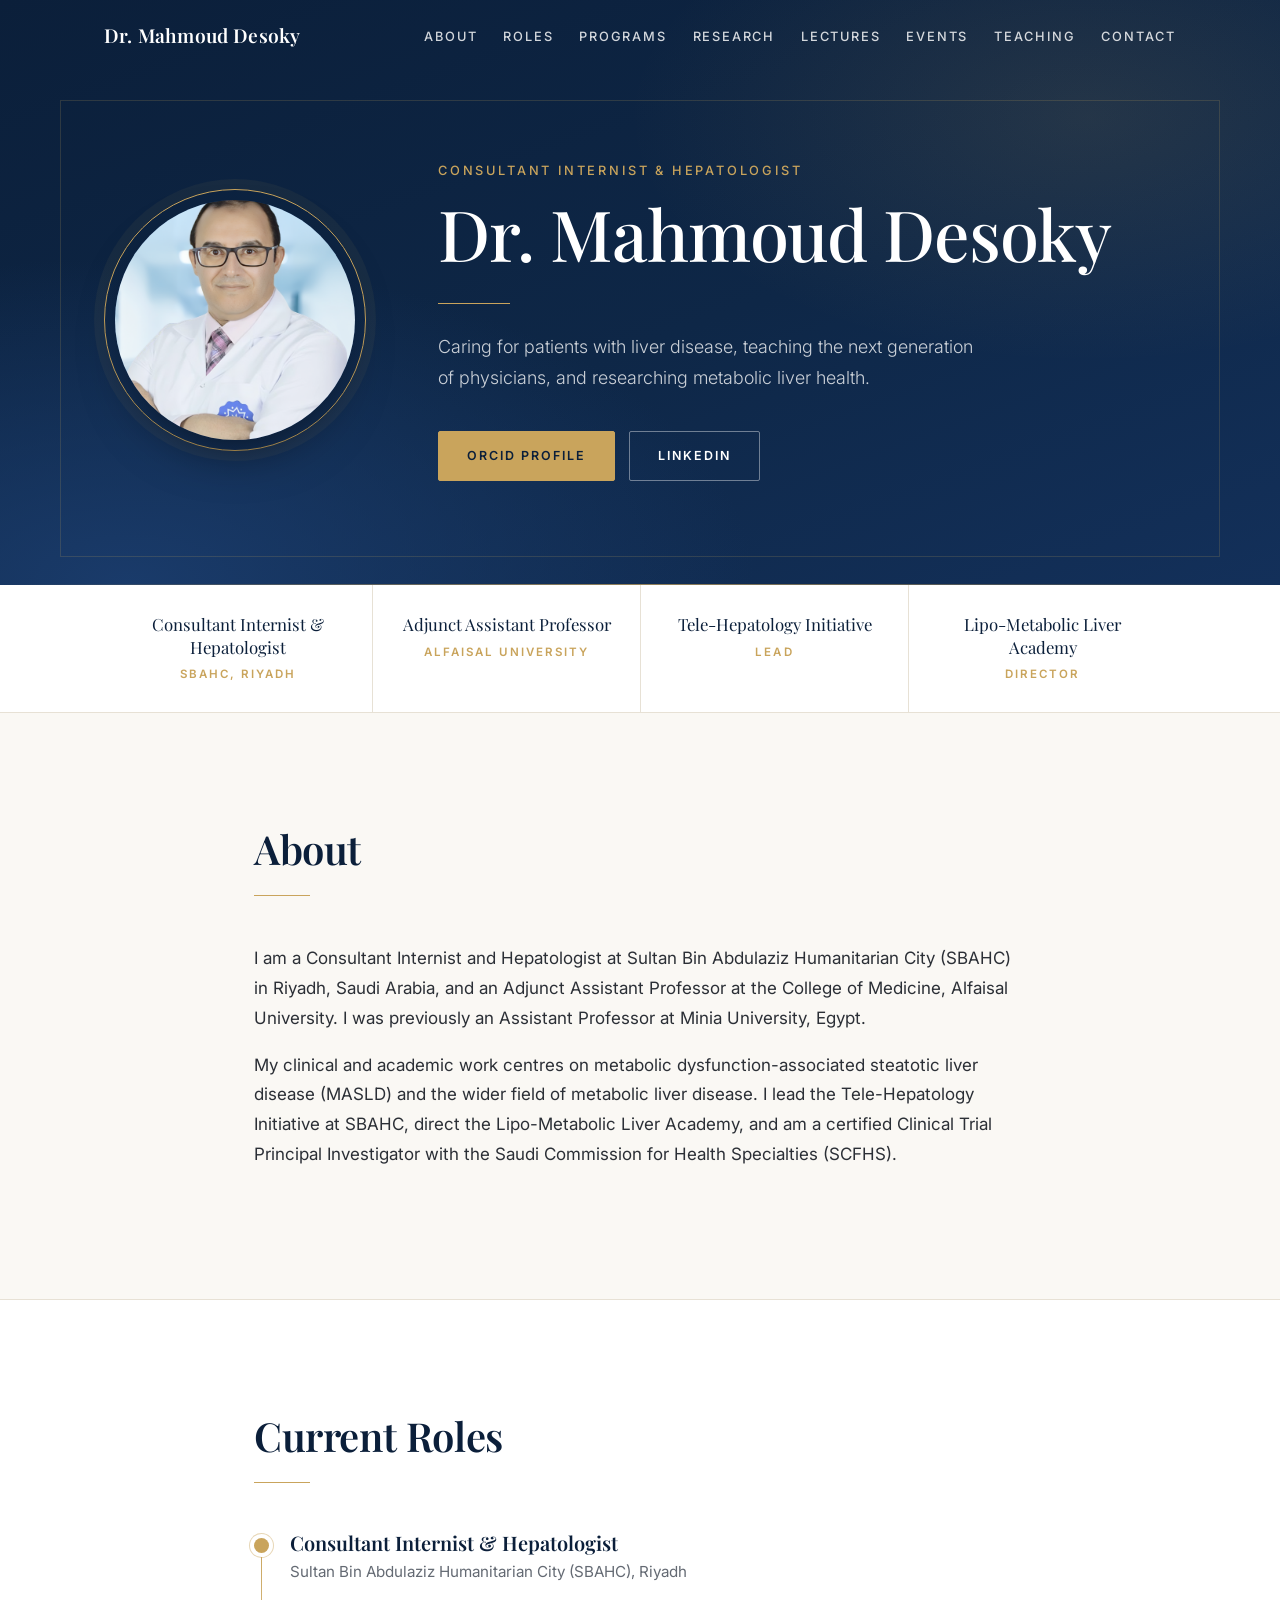
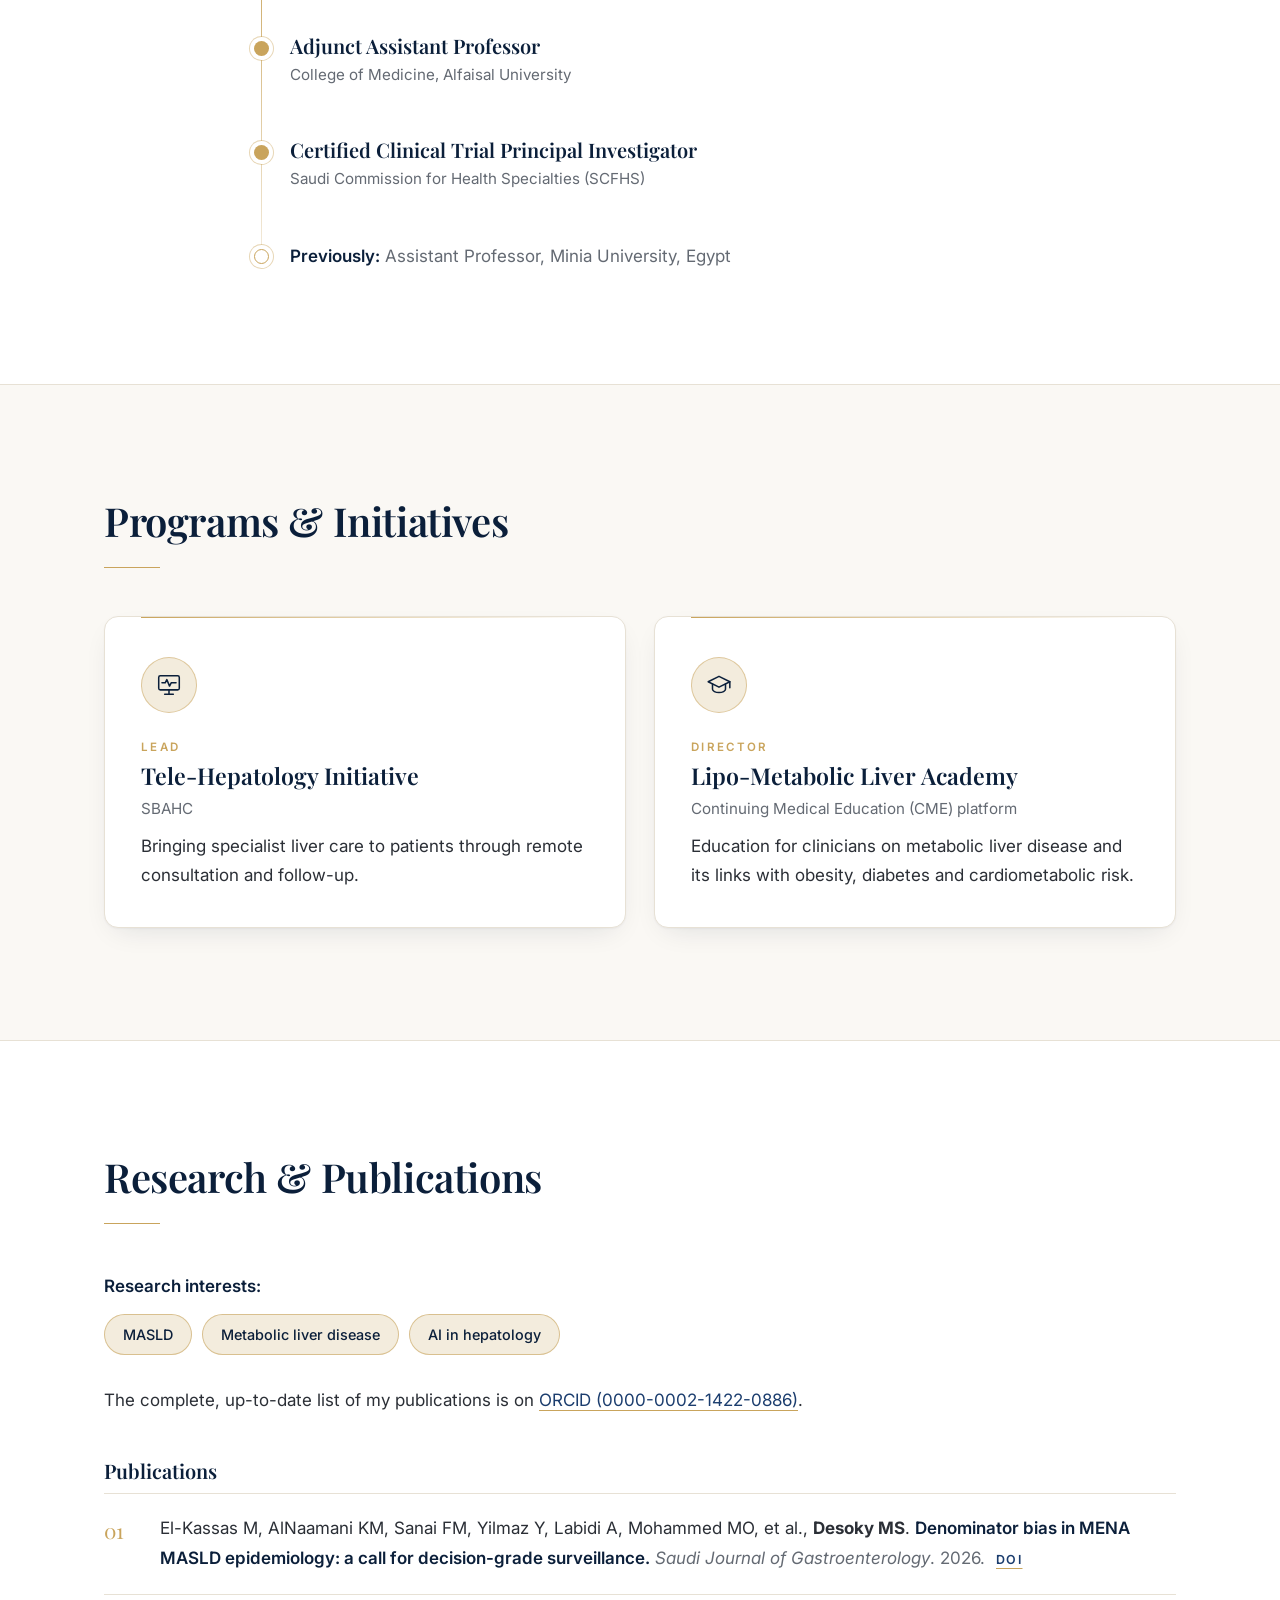
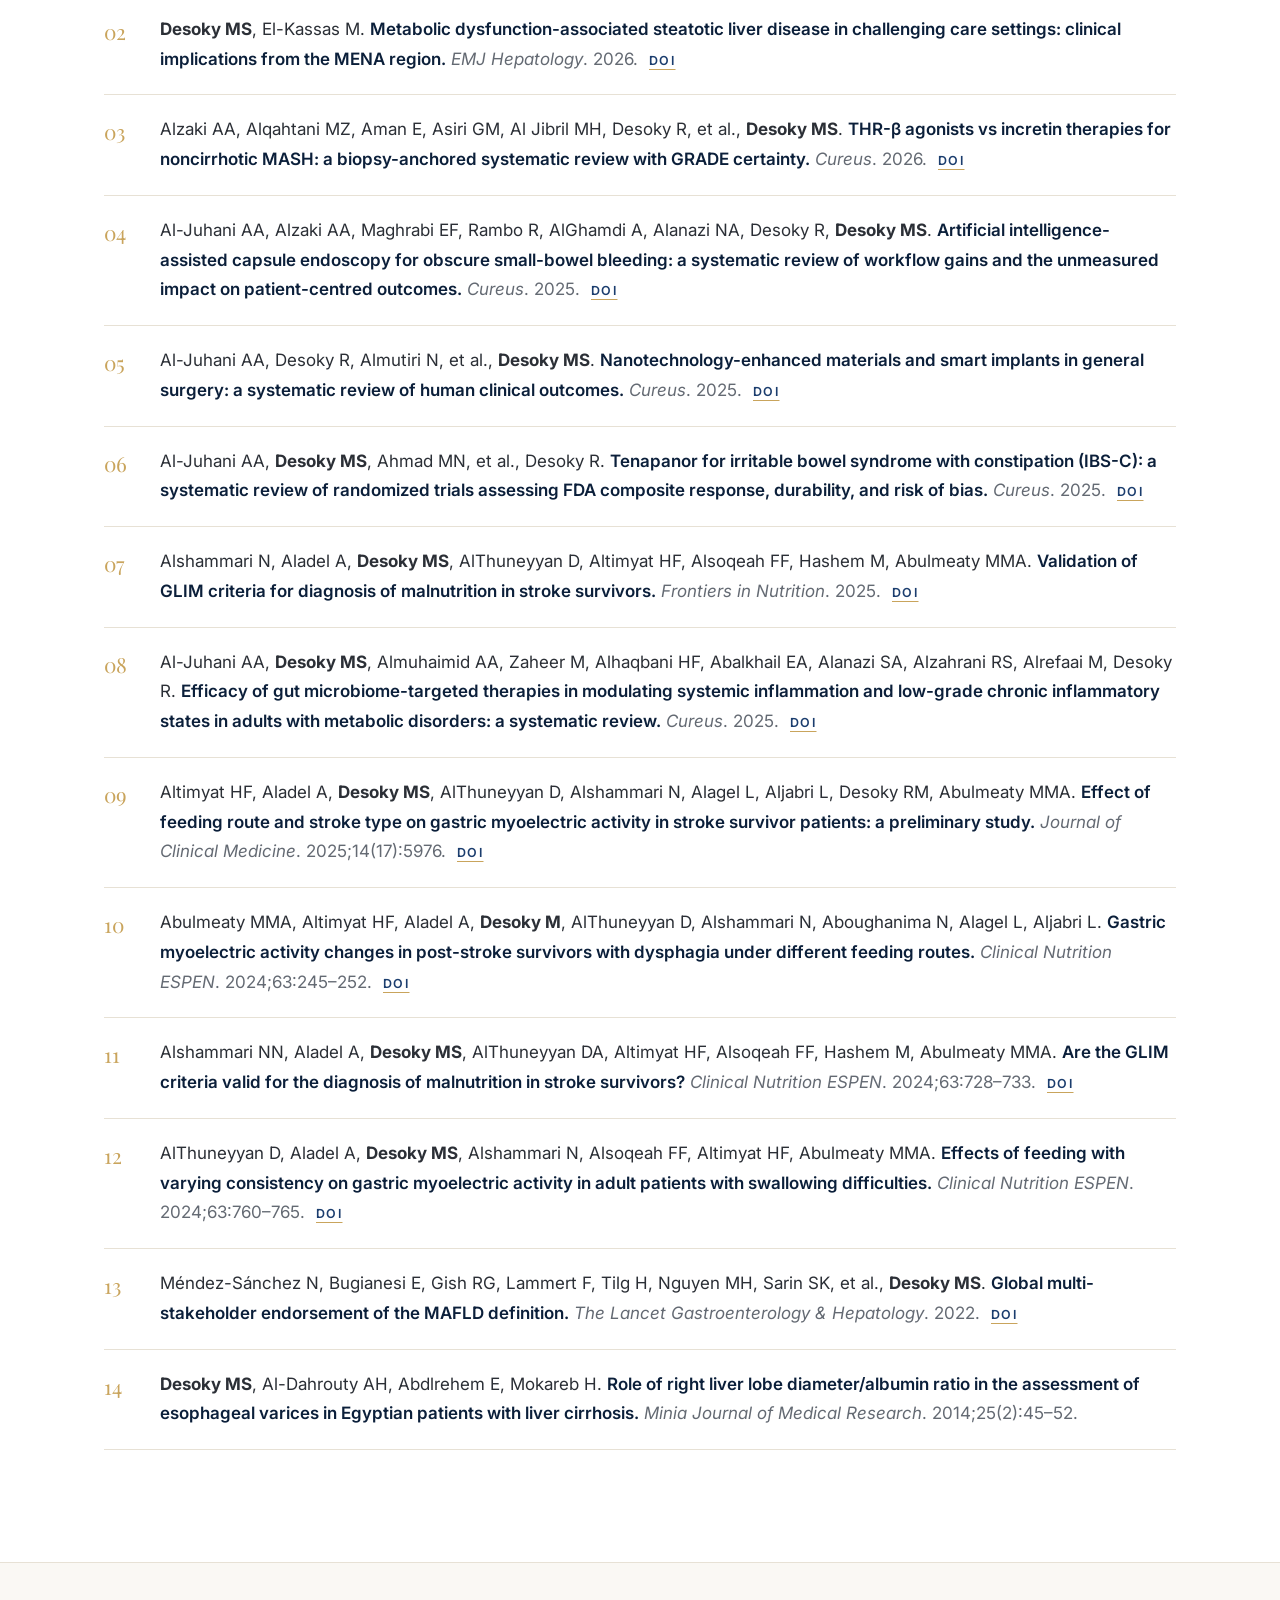
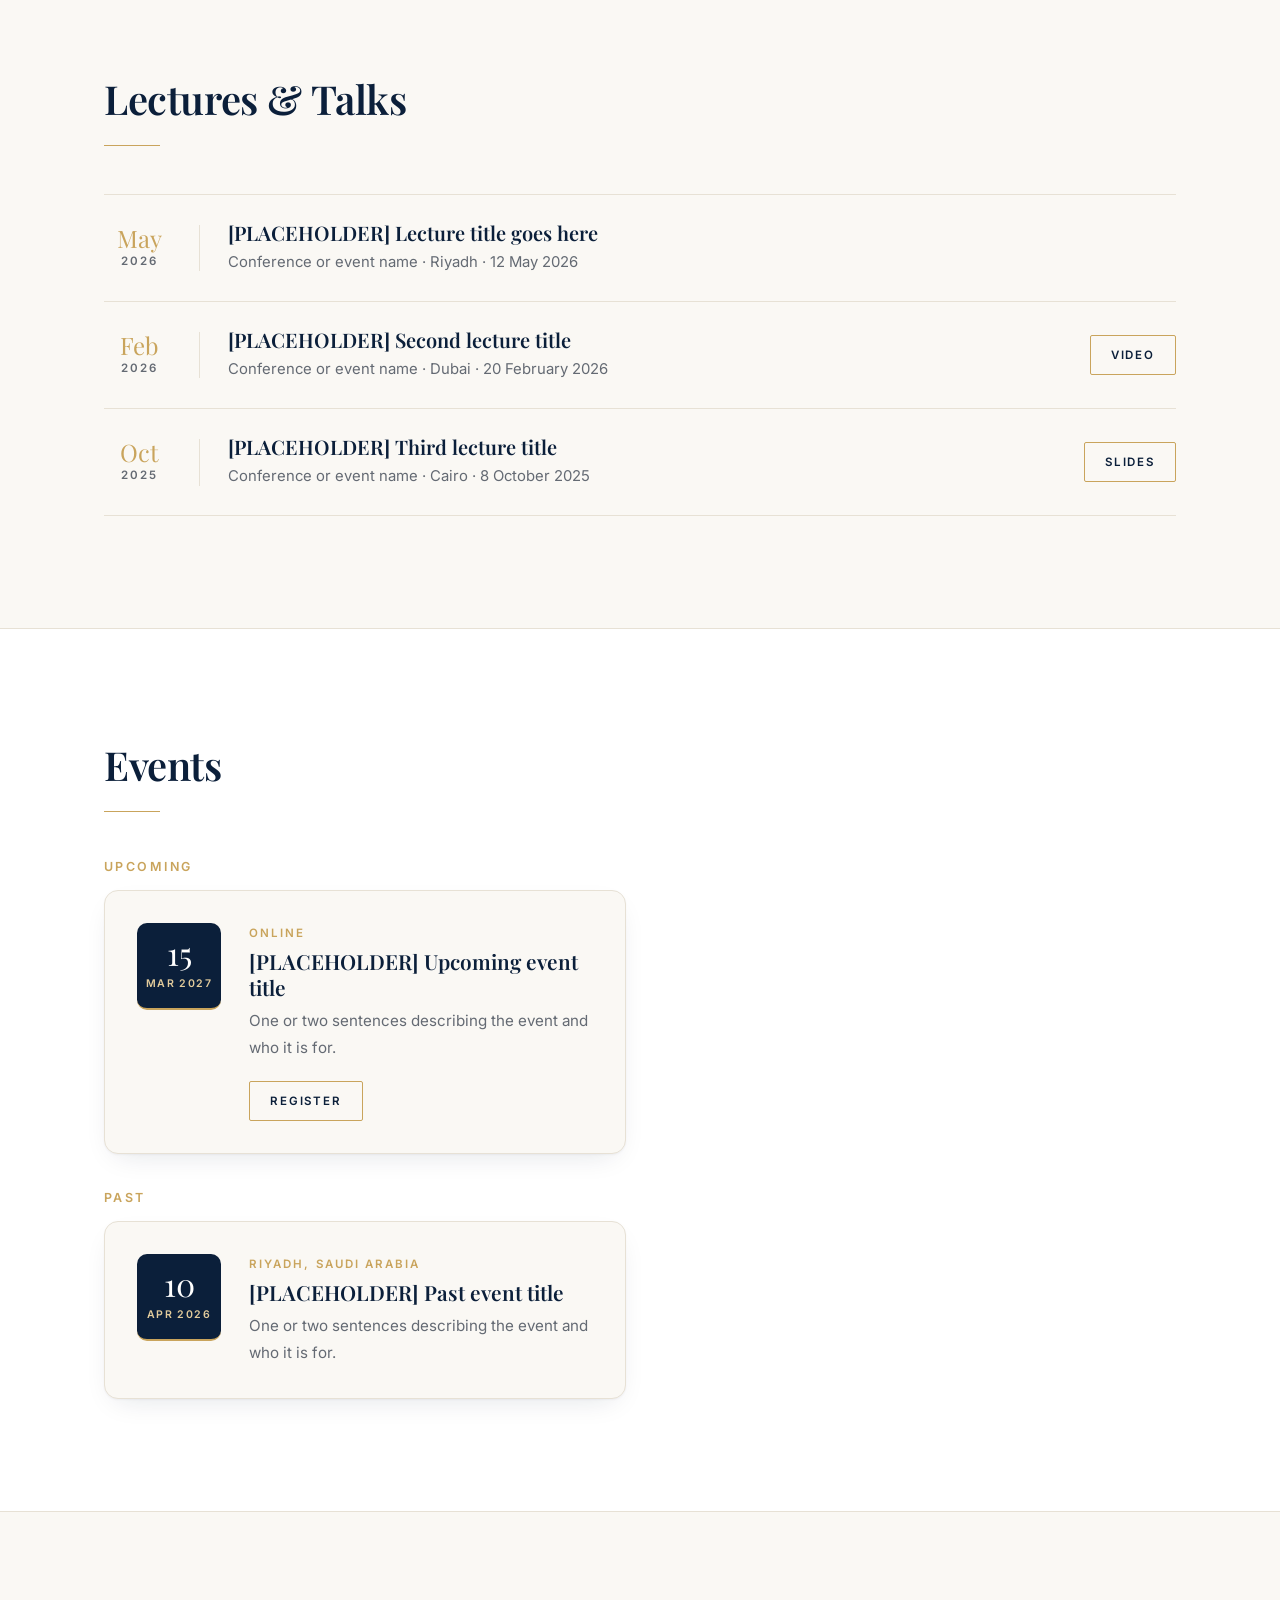
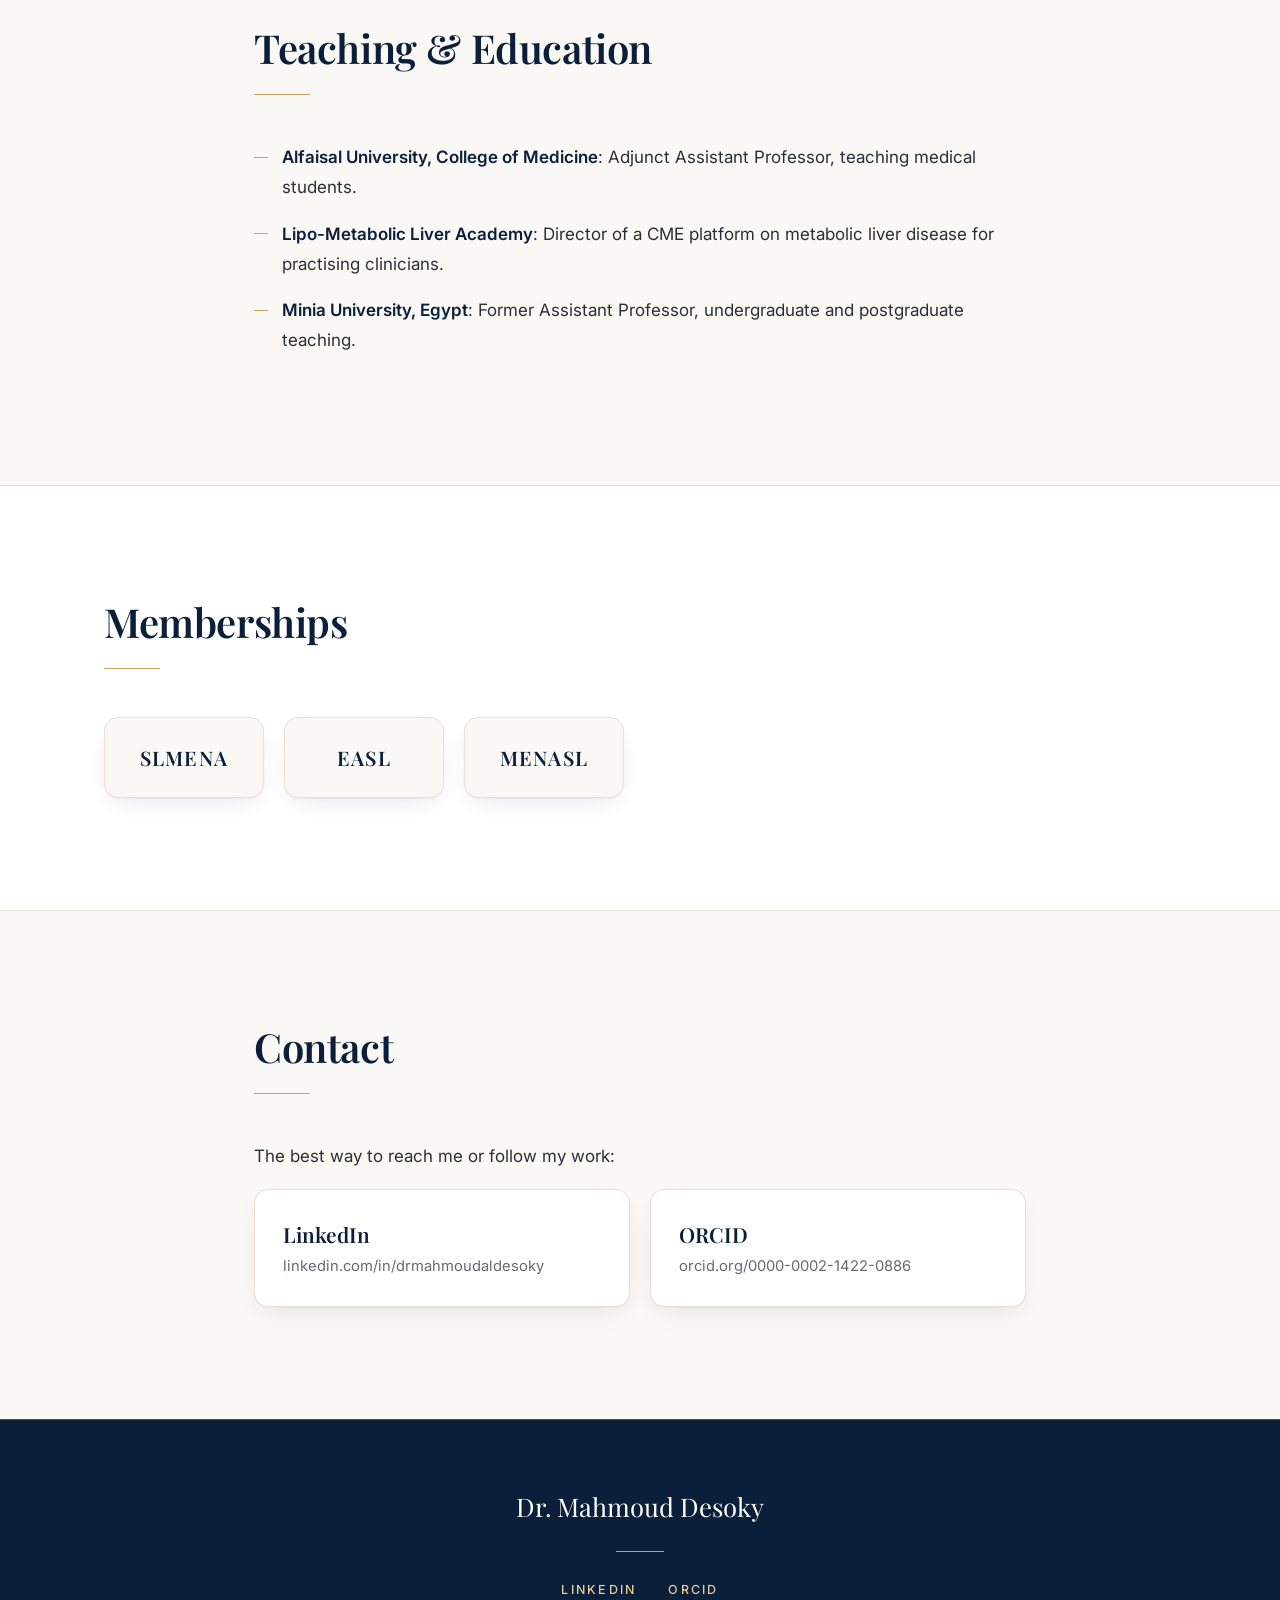
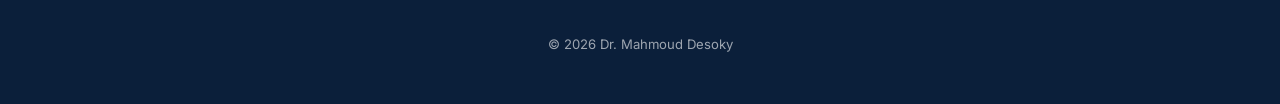
==== commit 078a3a69: "Add Lancet GH 2022 paper and EMJ Hepatology DOI Co-Authored-By: Claude Opus 5.5 <noreply@anthropic.c" ====
--- a/index.html
+++ b/index.html
@@ -186,7 +186,8 @@
           <li>
             <span class="pub-authors"><strong>Desoky MS</strong>, El-Kassas M.</span>
             <span class="pub-title">Metabolic dysfunction-associated steatotic liver disease in challenging care settings: clinical implications from the MENA region.</span>
-            <span class="pub-venue"><em>EMJ Hepatology</em>. 2026 (in press).</span>
+            <span class="pub-venue"><em>EMJ Hepatology</em>. 2026.</span>
+            <a class="pub-link" href="https://doi.org/10.33590/emjhepatol/GUW1MIC1" target="_blank" rel="noopener">DOI</a>
           </li>
           <li>
             <span class="pub-authors">Alzaki AA, Alqahtani MZ, Aman E, Asiri GM, Al Jibril MH, Desoky R, et al., <strong>Desoky MS</strong>.</span>
@@ -247,6 +248,12 @@
             <span class="pub-title">Effects of feeding with varying consistency on gastric myoelectric activity in adult patients with swallowing difficulties.</span>
             <span class="pub-venue"><em>Clinical Nutrition ESPEN</em>. 2024;63:760–765.</span>
             <a class="pub-link" href="https://doi.org/10.1016/j.clnesp.2024.07.976" target="_blank" rel="noopener">DOI</a>
+          </li>
+          <li>
+            <span class="pub-authors">Méndez-Sánchez N, Bugianesi E, Gish RG, Lammert F, Tilg H, Nguyen MH, Sarin SK, et al., <strong>Desoky MS</strong>.</span>
+            <span class="pub-title">Global multi-stakeholder endorsement of the MAFLD definition.</span>
+            <span class="pub-venue"><em>The Lancet Gastroenterology &amp; Hepatology</em>. 2022.</span>
+            <a class="pub-link" href="https://doi.org/10.1016/S2468-1253(22)00062-0" target="_blank" rel="noopener">DOI</a>
           </li>
           <li>
             <span class="pub-authors"><strong>Desoky MS</strong>, Al-Dahrouty AH, Abdlrehem E, Mokareb H.</span>
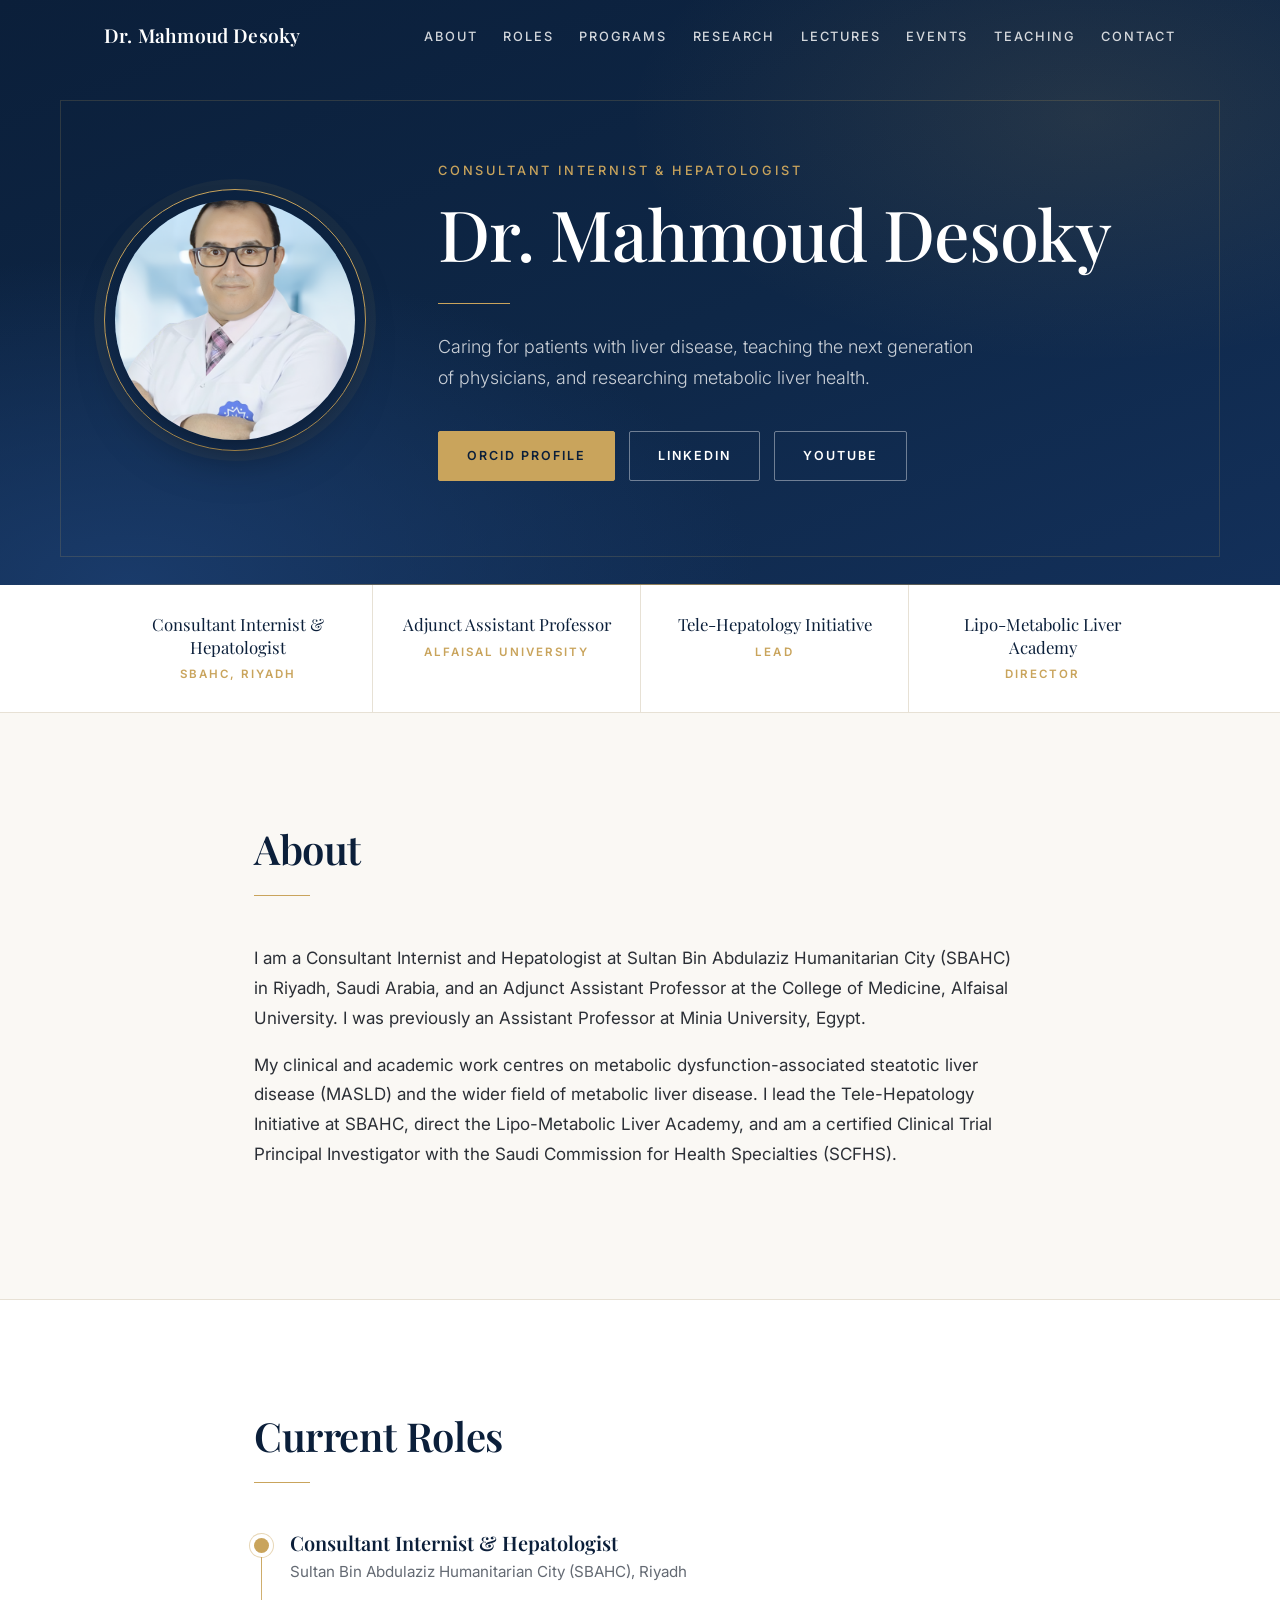
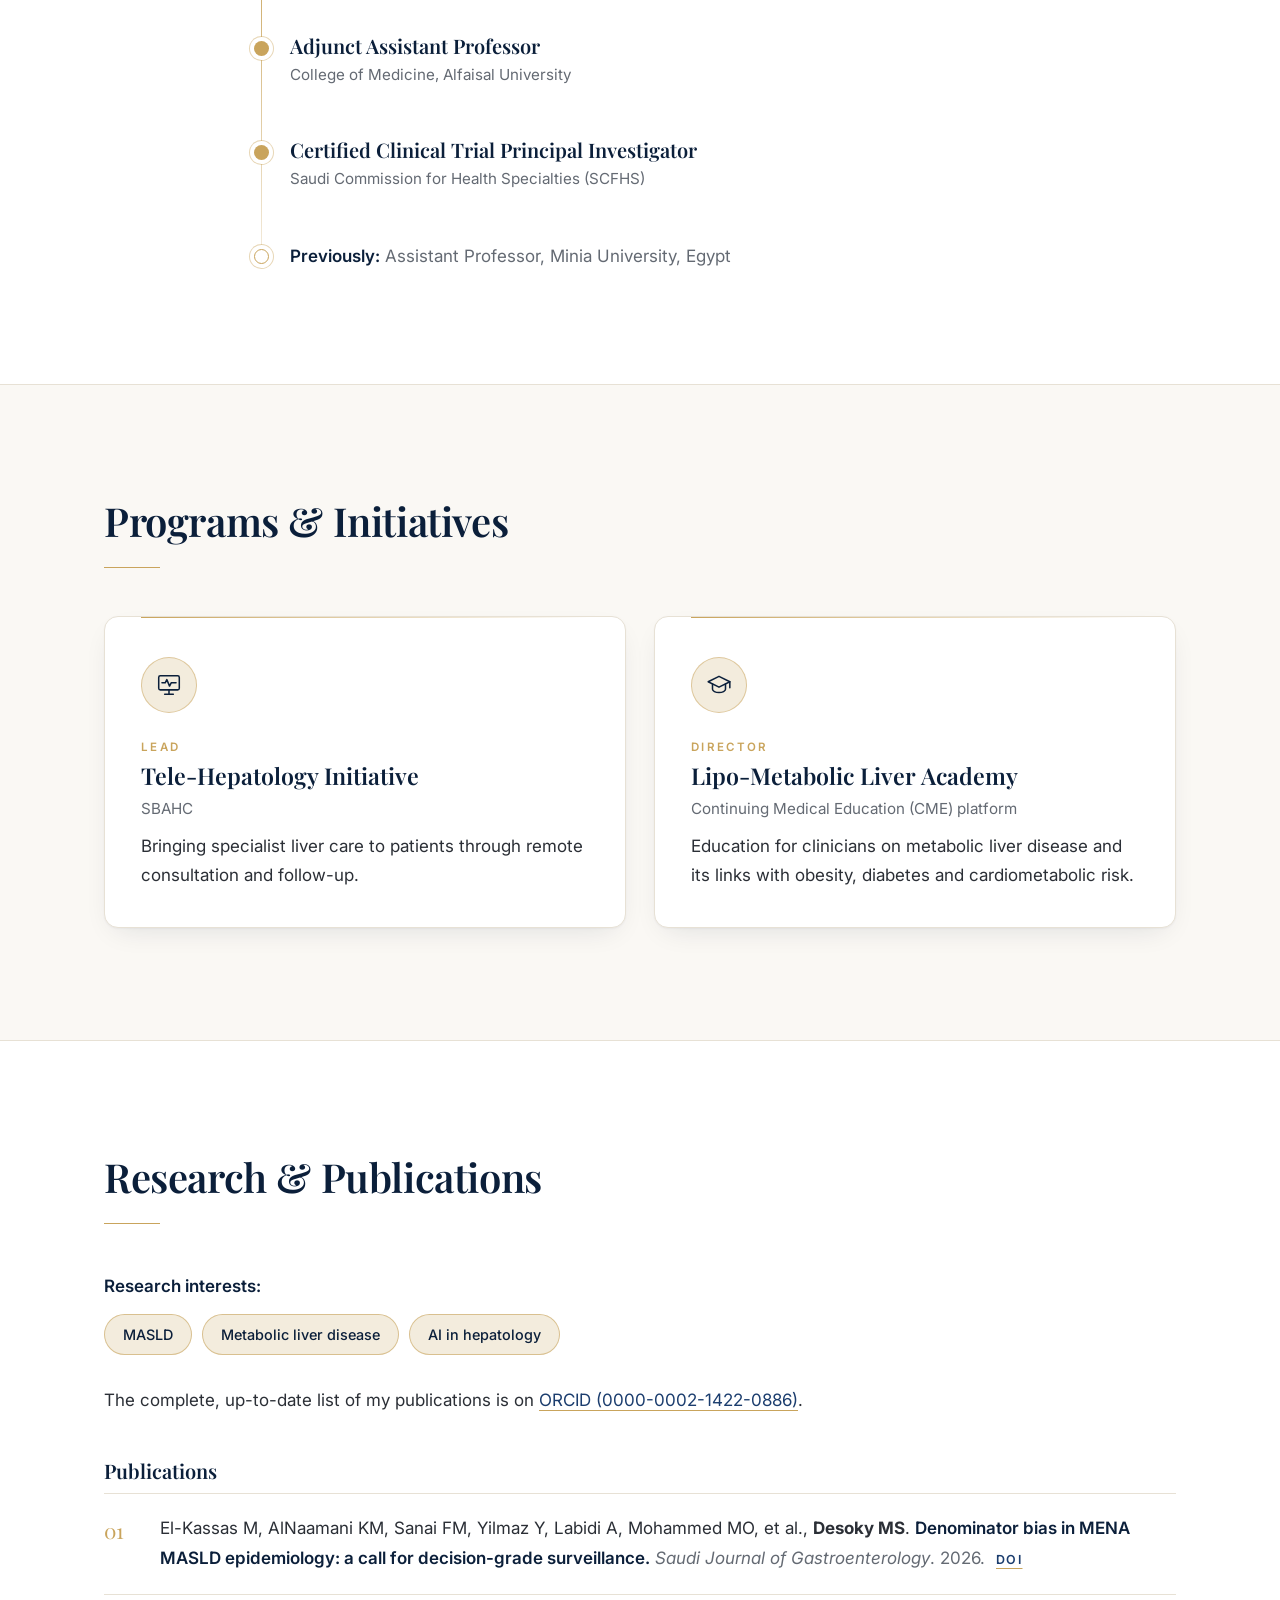
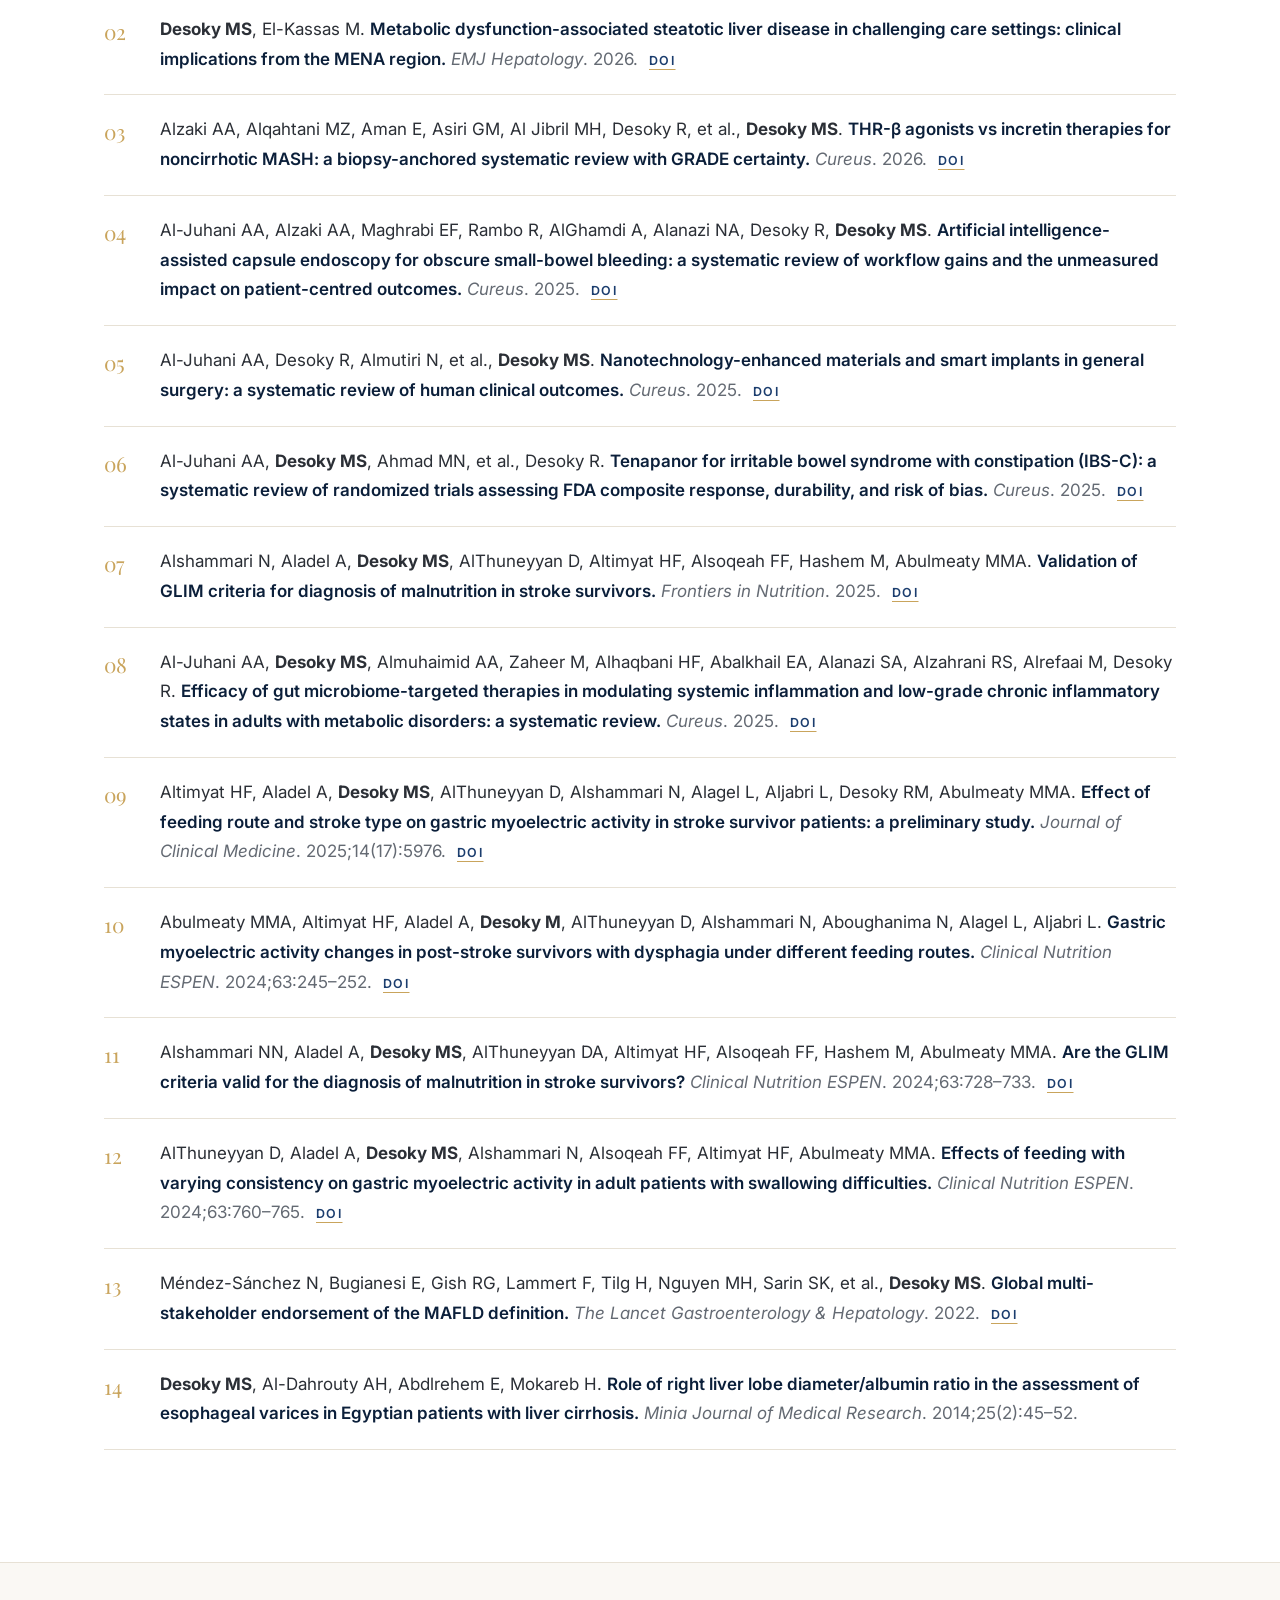
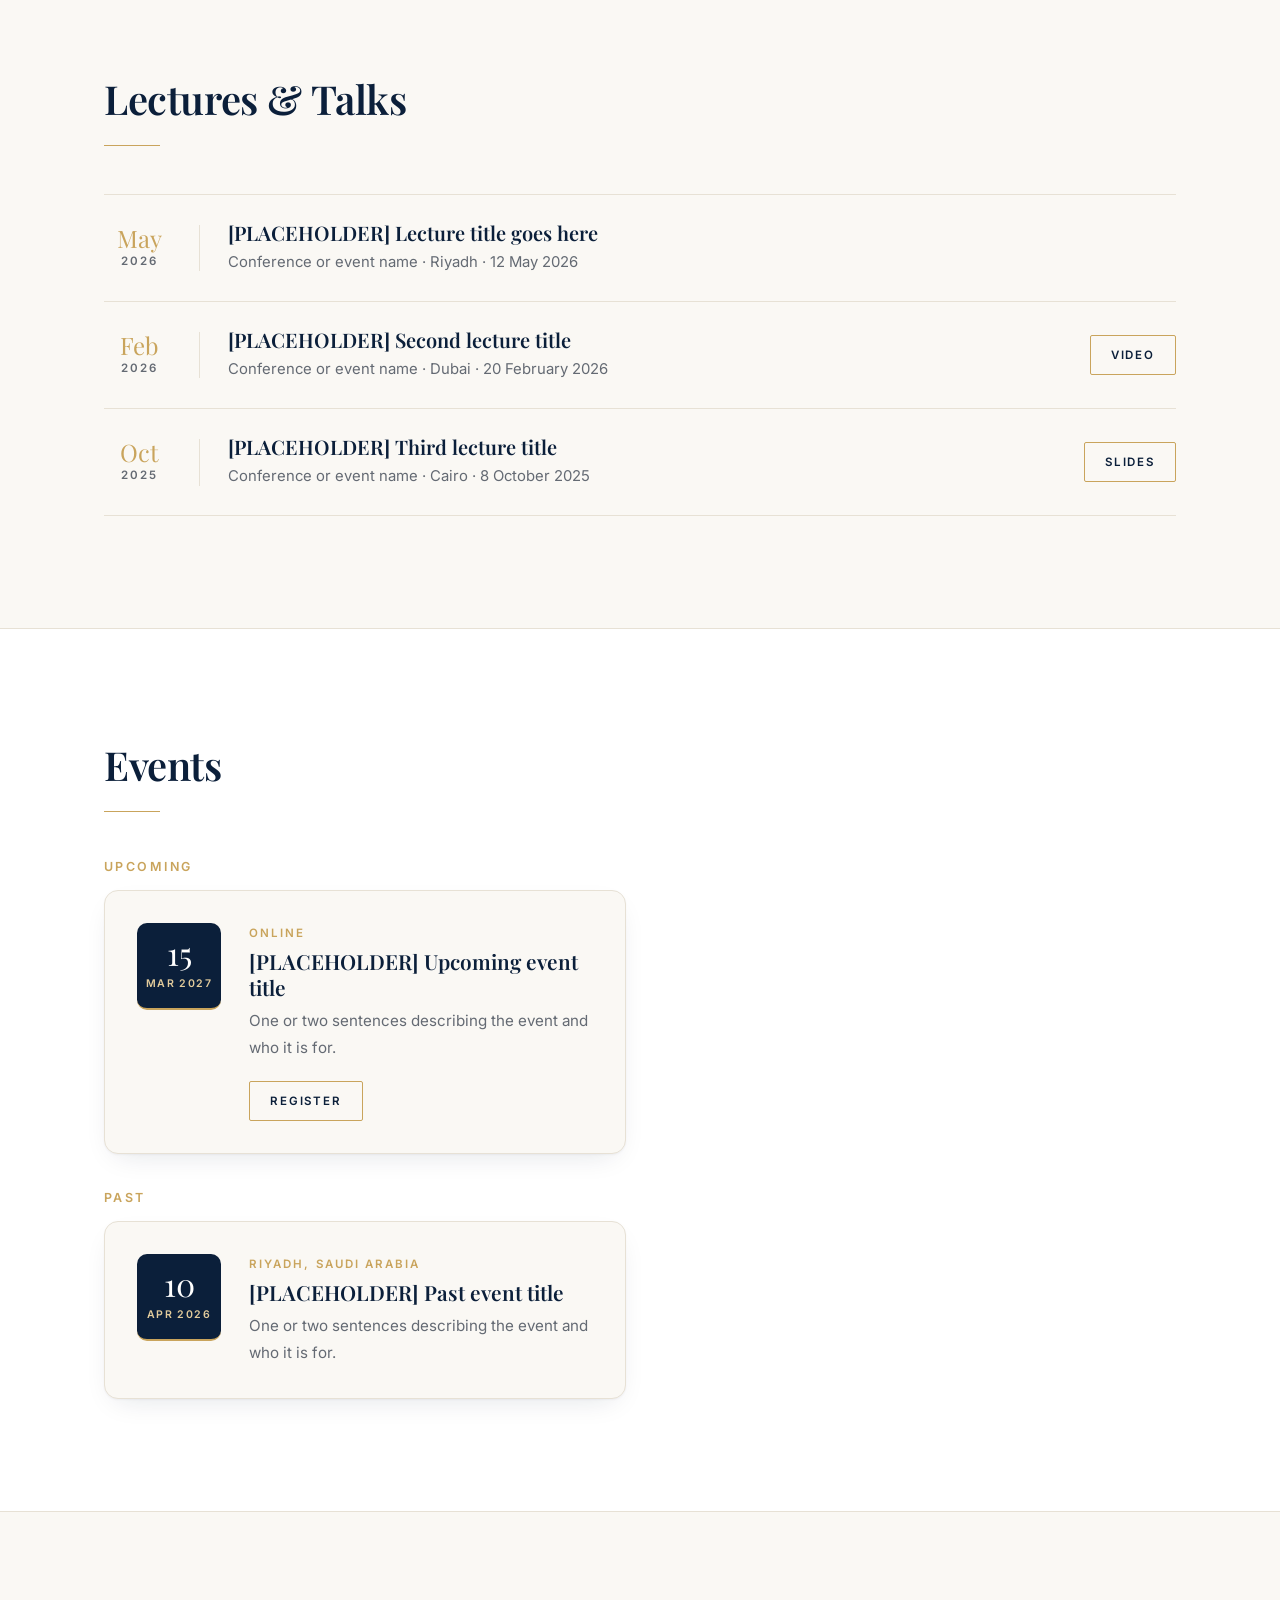
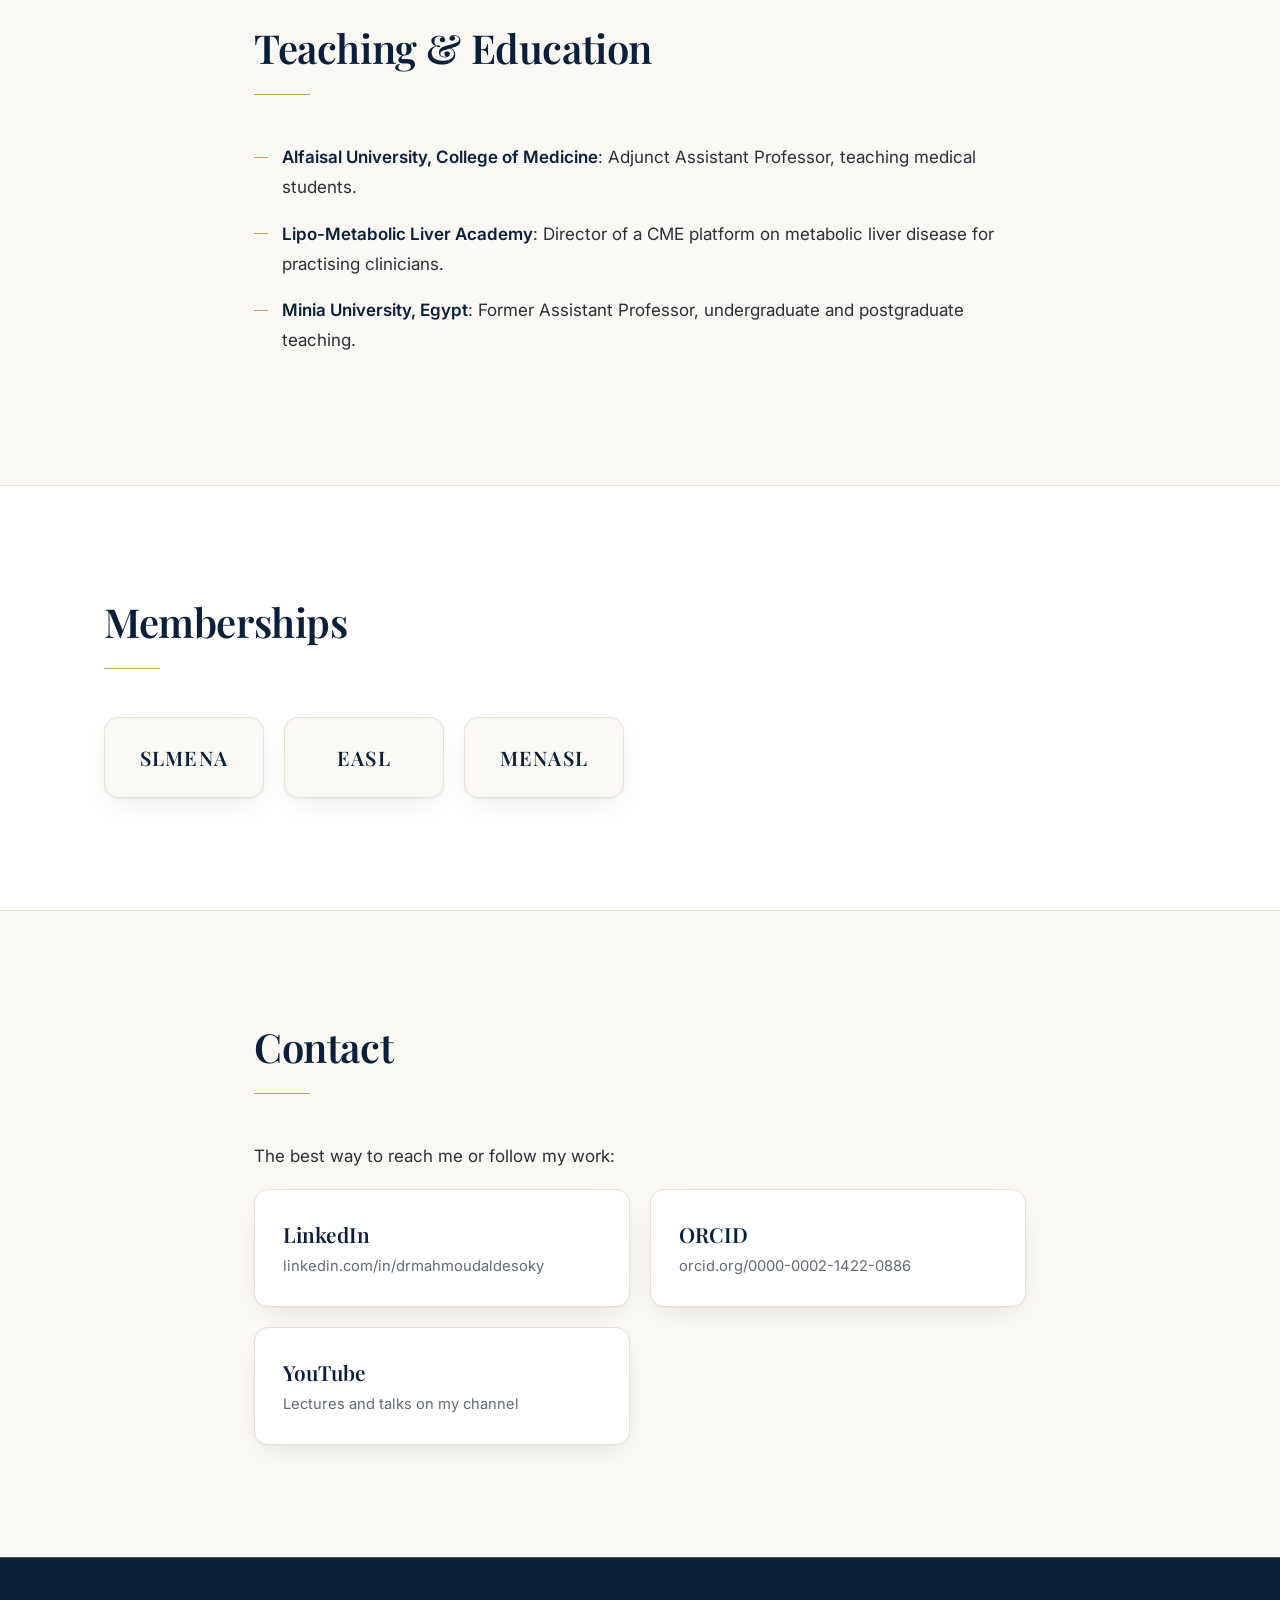
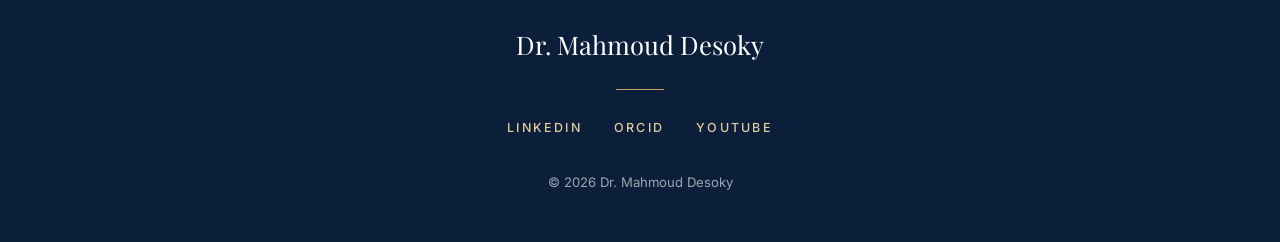
==== commit bede0c8c: "Add YouTube channel links Co-Authored-By: Claude Opus 5.5 <noreply@anthropic.com> Claude-Session: ht" ====
--- a/index.html
+++ b/index.html
@@ -60,6 +60,7 @@
           <div class="hero-actions">
             <a class="btn btn-gold" href="https://orcid.org/0000-0002-1422-0886" target="_blank" rel="noopener">ORCID profile</a>
             <a class="btn btn-ghost" href="https://www.linkedin.com/in/drmahmoudaldesoky" target="_blank" rel="noopener">LinkedIn</a>
+            <a class="btn btn-ghost" href="https://www.youtube.com/channel/UCNzyfqdKJP9BDp35L8eNxGA" target="_blank" rel="noopener">YouTube</a>
           </div>
         </div>
       </div>
@@ -323,6 +324,10 @@
             <span class="contact-label">ORCID</span>
             <span class="contact-url">orcid.org/0000-0002-1422-0886</span>
           </a>
+          <a class="contact-link" href="https://www.youtube.com/channel/UCNzyfqdKJP9BDp35L8eNxGA" target="_blank" rel="noopener">
+            <span class="contact-label">YouTube</span>
+            <span class="contact-url">Lectures and talks on my channel</span>
+          </a>
         </div>
       </div>
     </section>
@@ -336,6 +341,7 @@
       <ul class="footer-links">
         <li><a href="https://www.linkedin.com/in/drmahmoudaldesoky" target="_blank" rel="noopener">LinkedIn</a></li>
         <li><a href="https://orcid.org/0000-0002-1422-0886" target="_blank" rel="noopener">ORCID</a></li>
+        <li><a href="https://www.youtube.com/channel/UCNzyfqdKJP9BDp35L8eNxGA" target="_blank" rel="noopener">YouTube</a></li>
       </ul>
       <p class="footer-copy">&copy; <span id="year">2026</span> Dr. Mahmoud Desoky</p>
     </div>
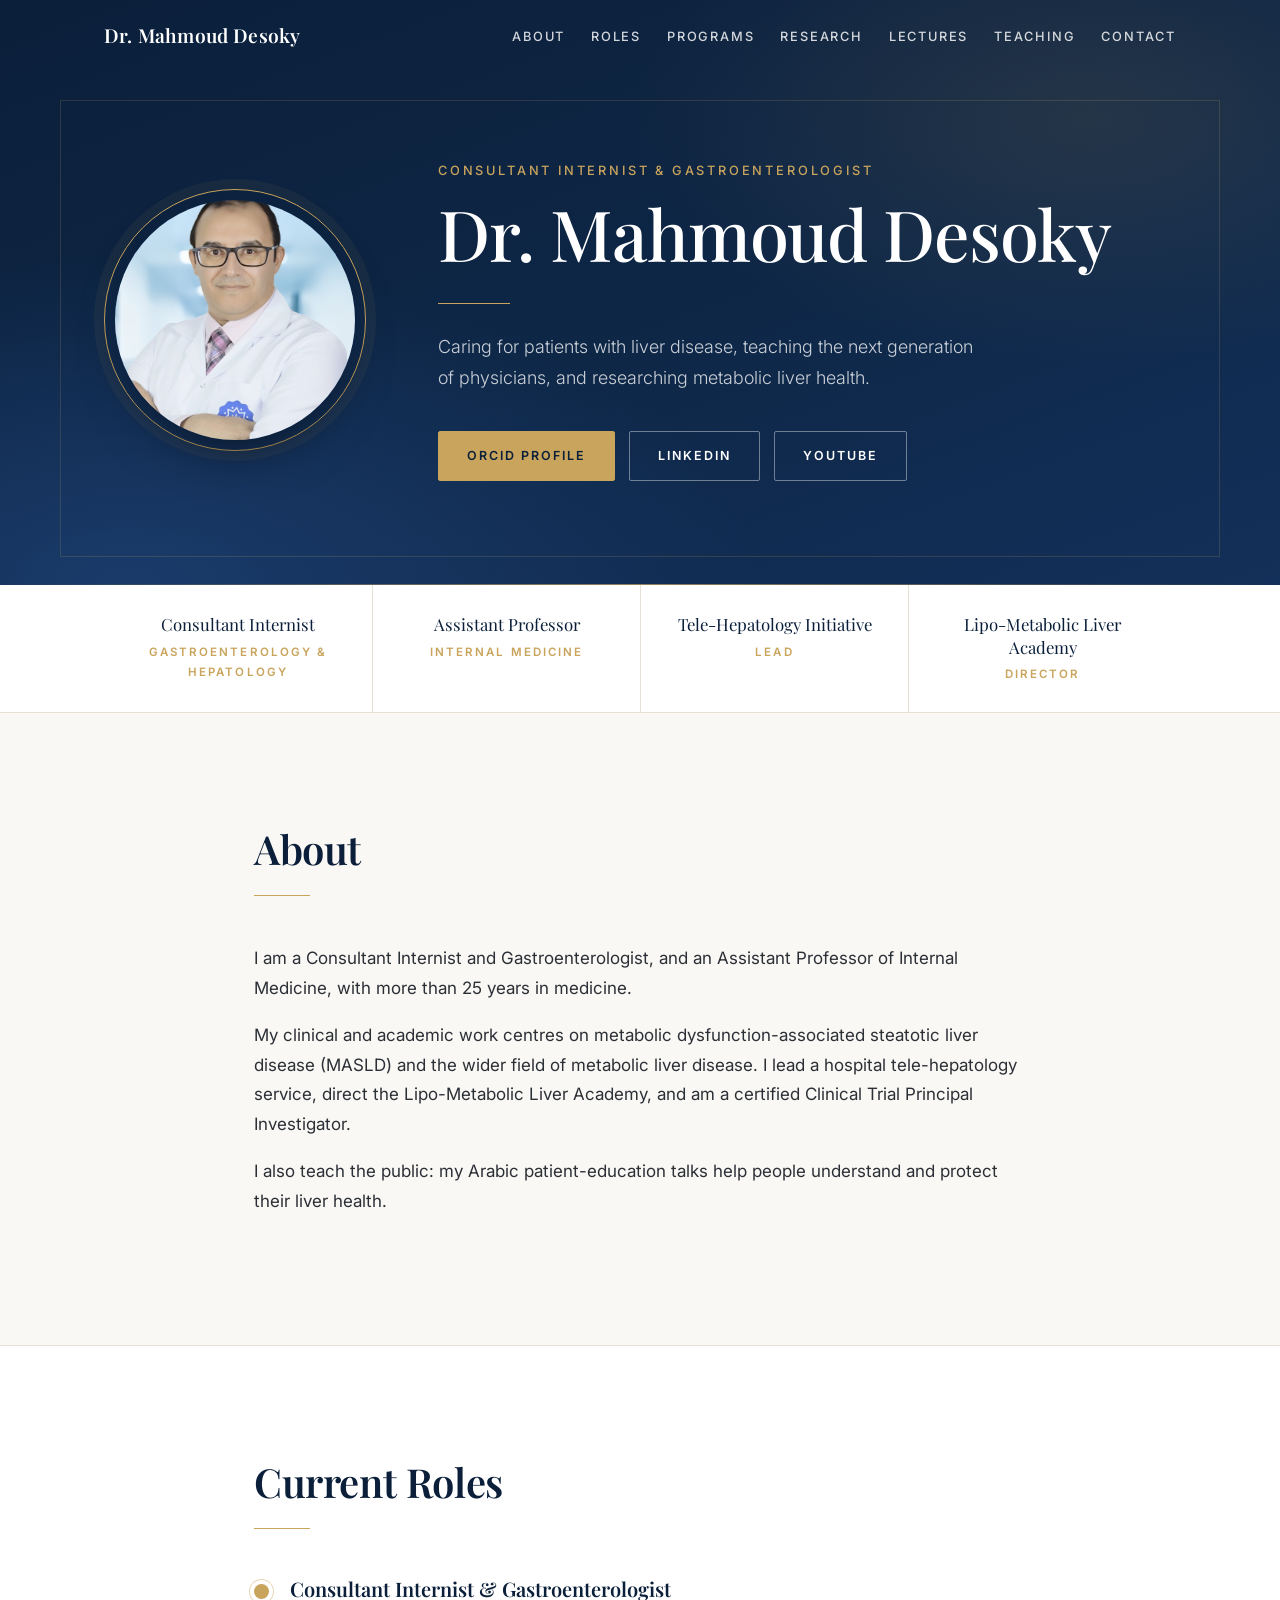
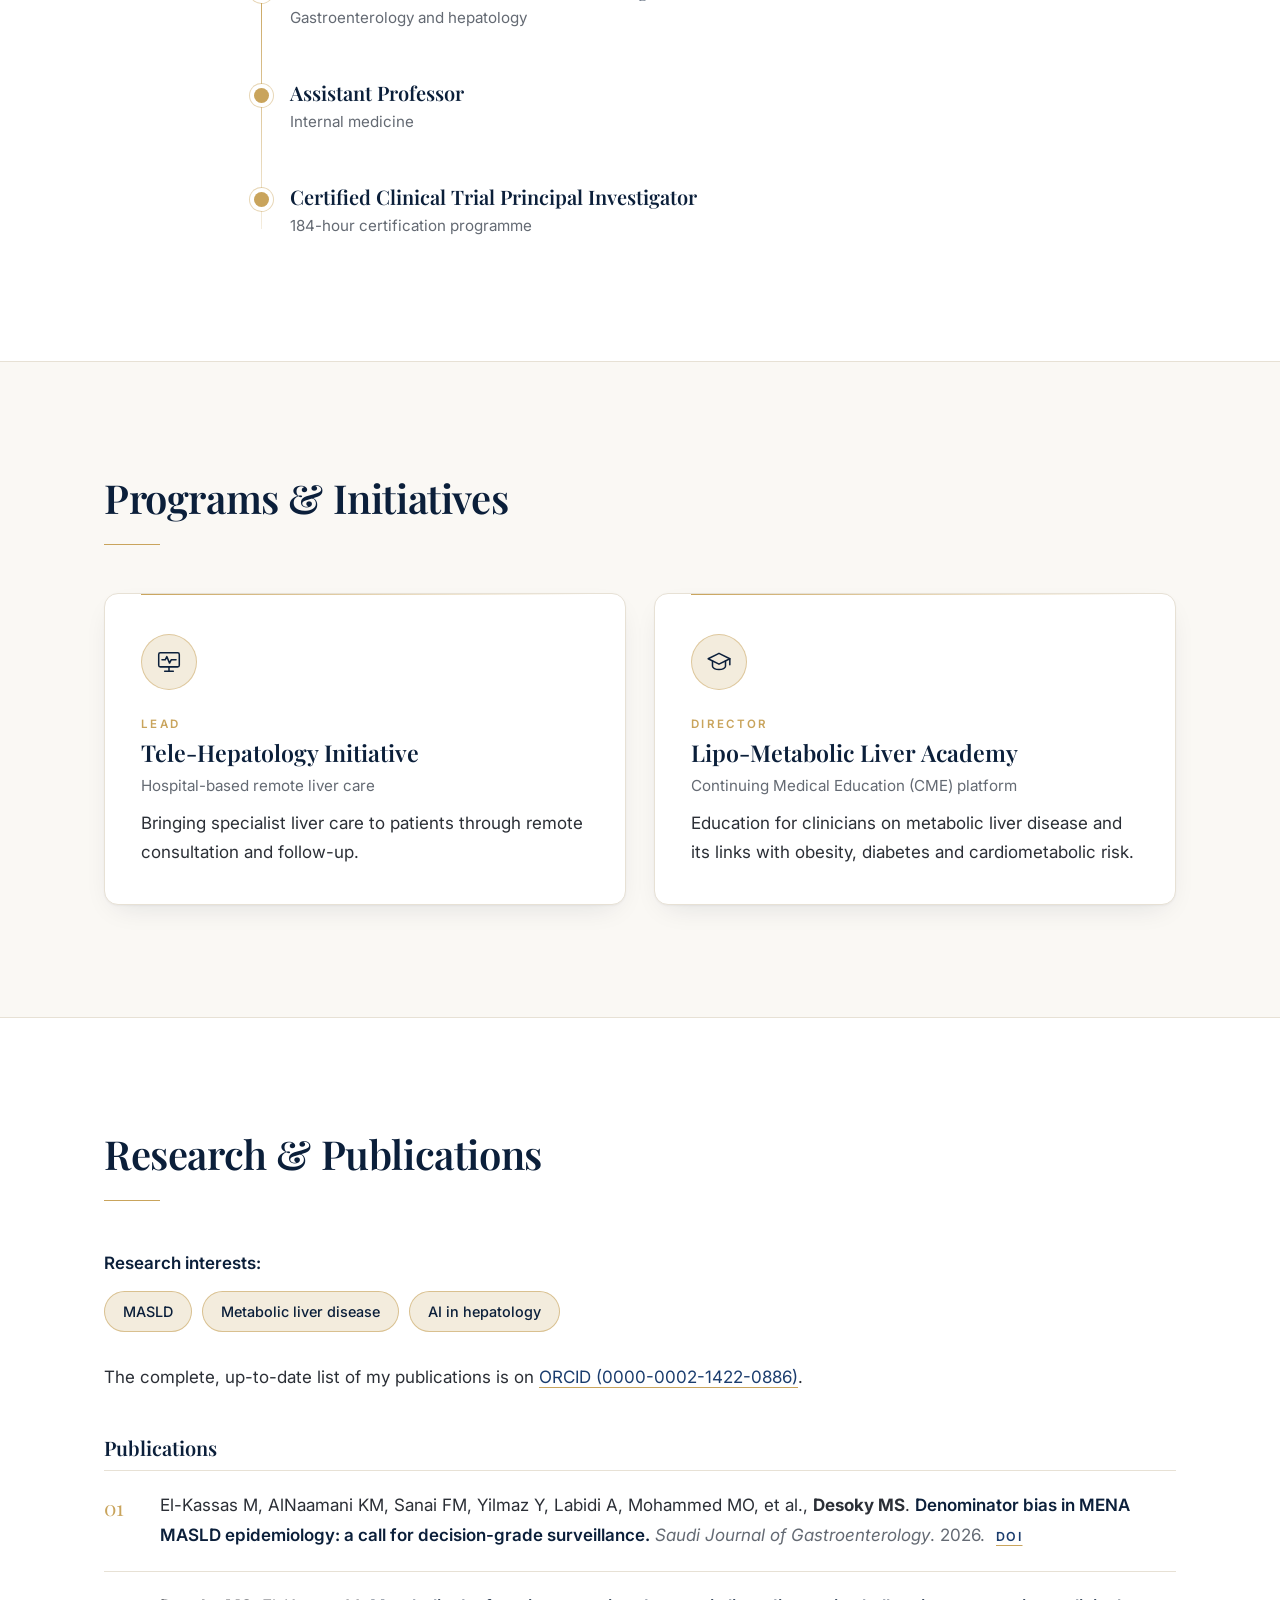
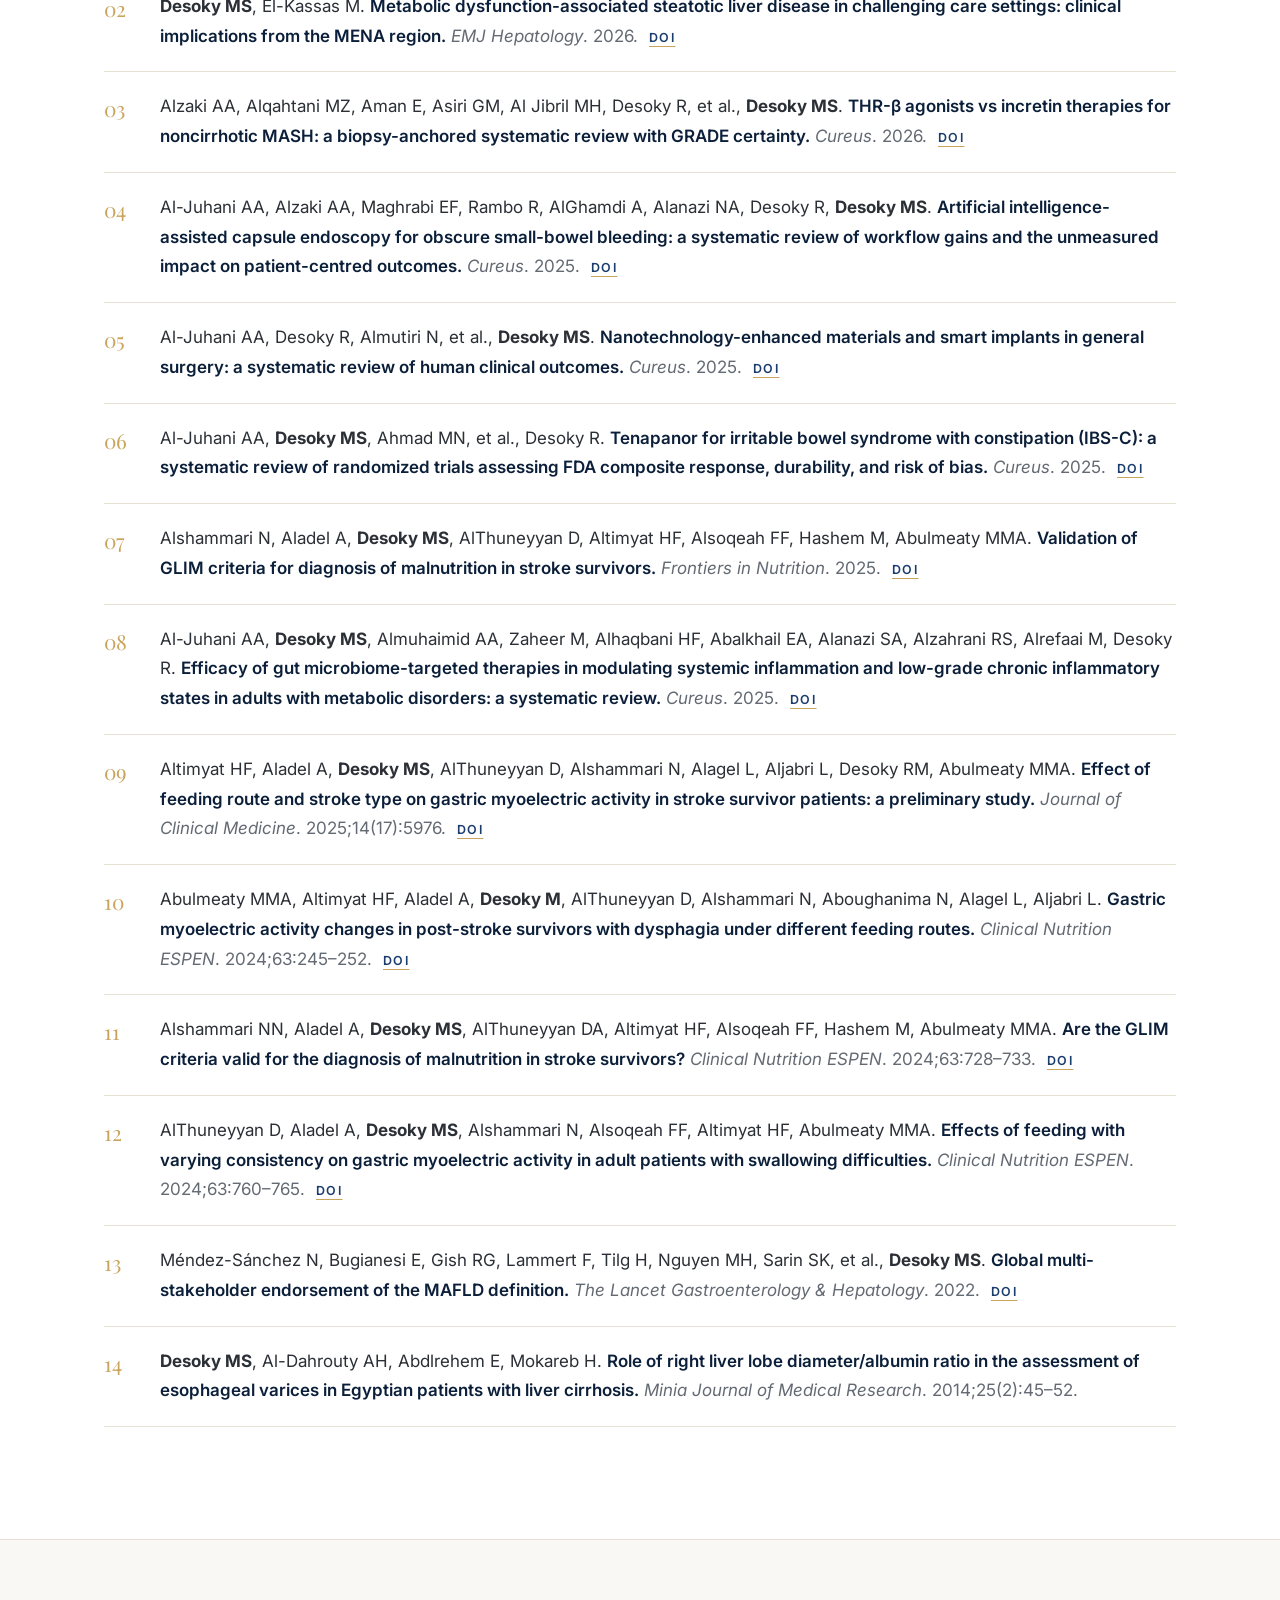
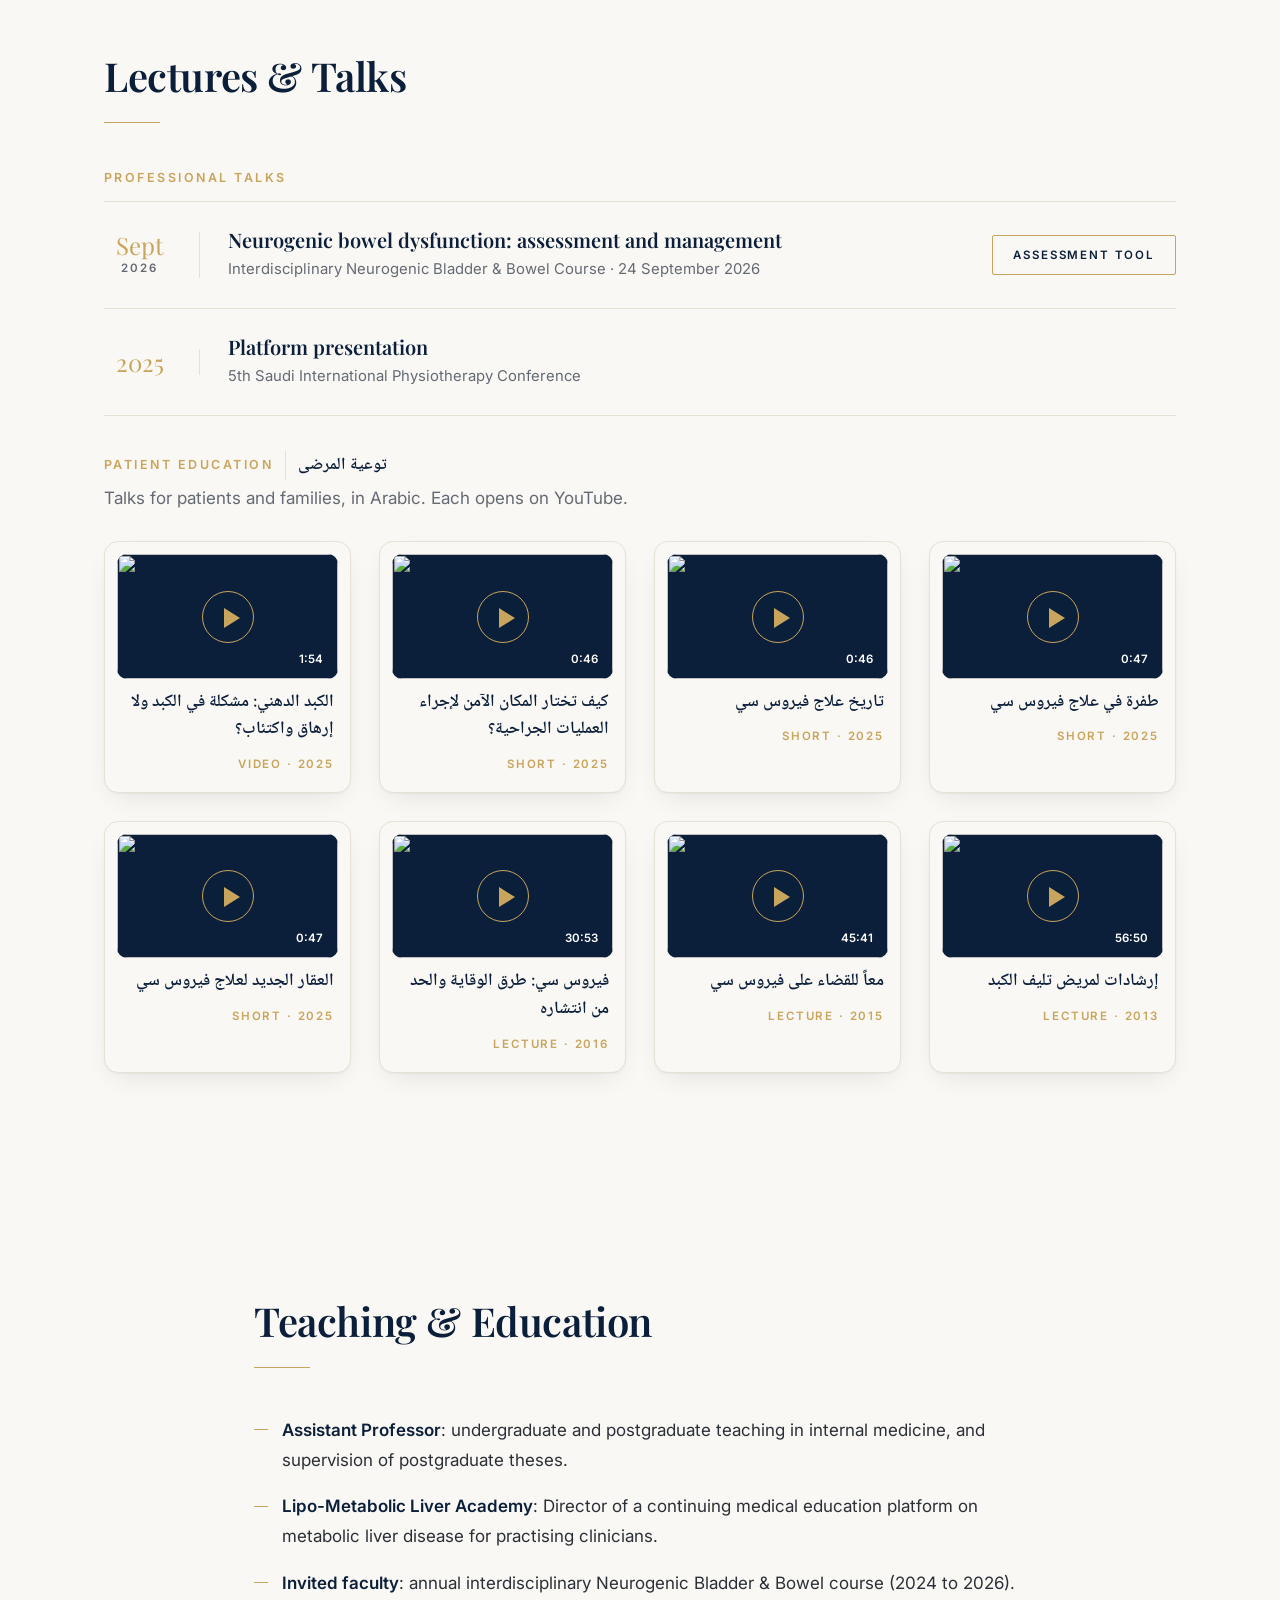
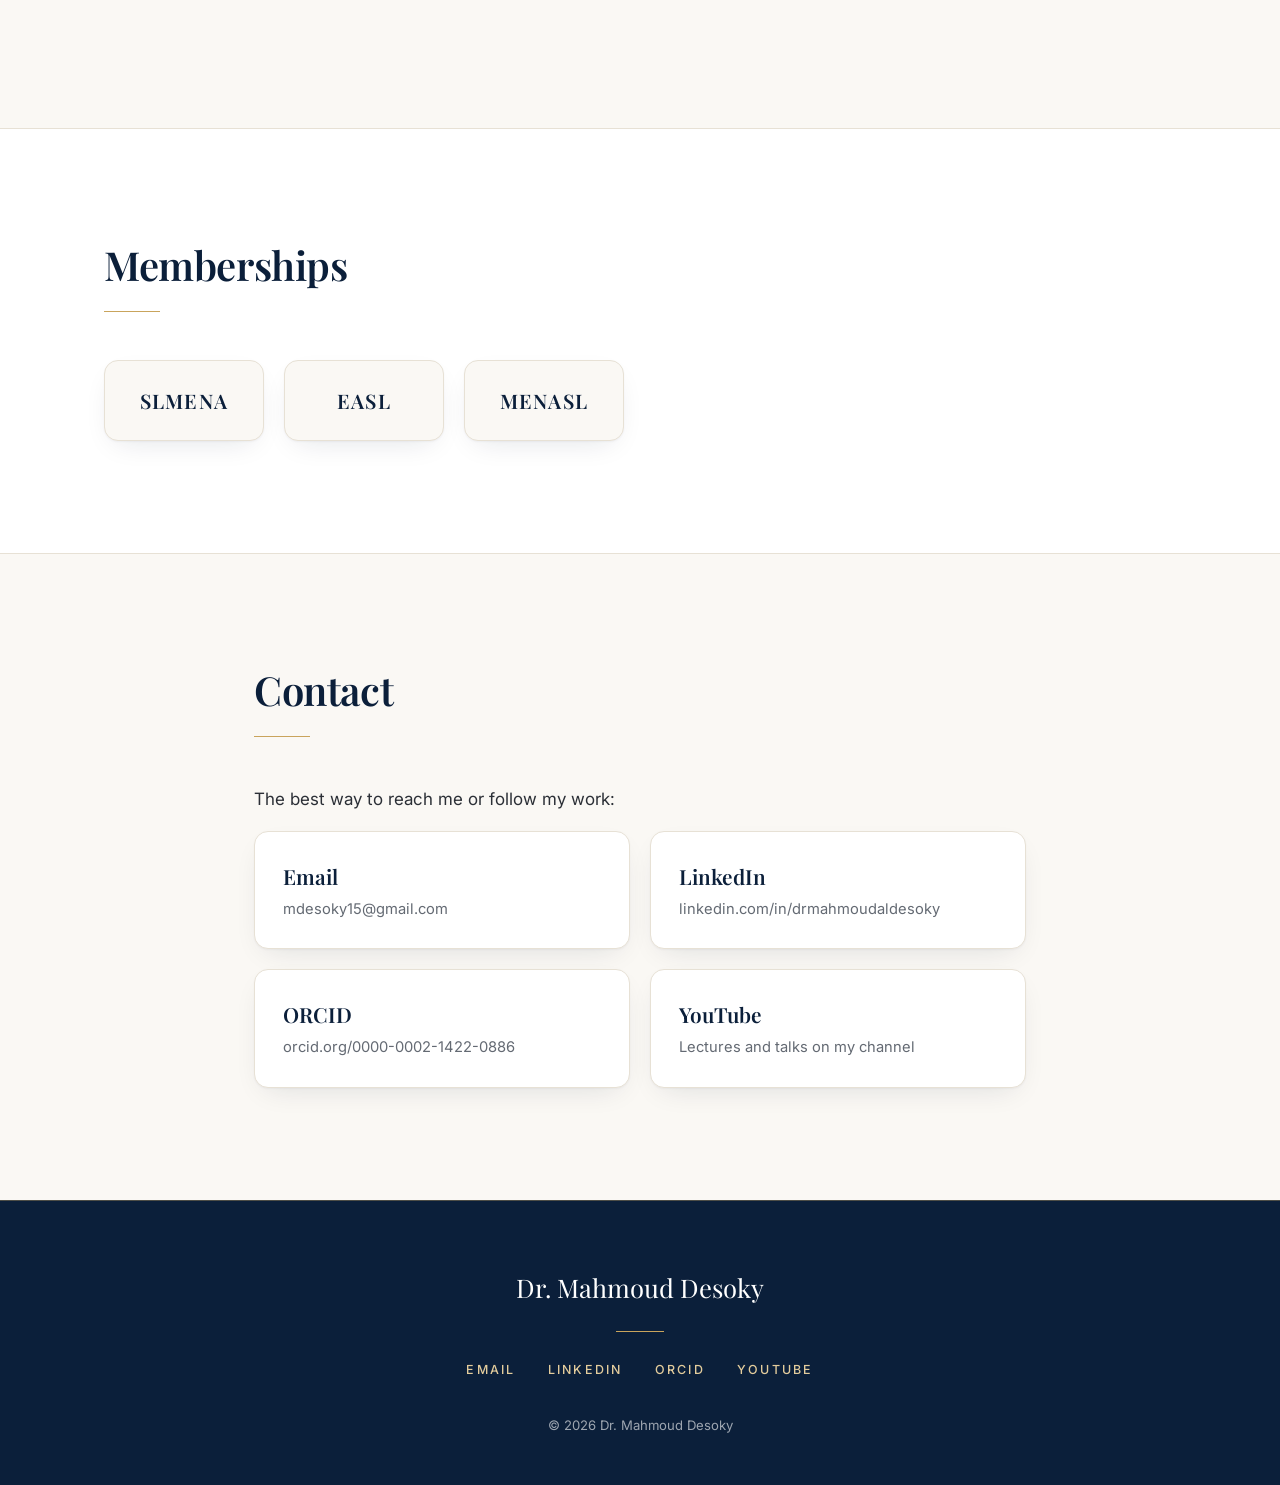
==== commit 2dd34504: "Remove affiliations, add email contact, split talks into professional and patient education Co-Autho" ====
--- a/index.html
+++ b/index.html
@@ -3,15 +3,15 @@
 <head>
   <meta charset="utf-8">
   <meta name="viewport" content="width=device-width, initial-scale=1">
-  <title>Dr. Mahmoud Desoky | Consultant Internist &amp; Hepatologist</title>
-  <meta name="description" content="Dr. Mahmoud Desoky, Consultant Internist and Hepatologist at Sultan Bin Abdulaziz Humanitarian City, Riyadh. Research in MASLD, metabolic liver disease and AI in hepatology.">
-  <meta property="og:title" content="Dr. Mahmoud Desoky, Consultant Internist &amp; Hepatologist">
+  <title>Dr. Mahmoud Desoky | Consultant Internist &amp; Gastroenterologist</title>
+  <meta name="description" content="Dr. Mahmoud Desoky, Consultant Internist, Gastroenterologist and Assistant Professor. Clinical care, teaching and research in metabolic liver disease.">
+  <meta property="og:title" content="Dr. Mahmoud Desoky, Consultant Internist &amp; Gastroenterologist">
   <meta property="og:description" content="Clinical hepatology, medical education and research in metabolic liver disease.">
   <meta property="og:type" content="website">
   <meta name="theme-color" content="#0B1F3A">
   <link rel="preconnect" href="https://fonts.googleapis.com">
   <link rel="preconnect" href="https://fonts.gstatic.com" crossorigin>
-  <link rel="stylesheet" href="https://fonts.googleapis.com/css2?family=Inter:wght@400;500;600&family=Playfair+Display:ital,wght@0,500;0,600;0,700;1,500&display=swap">
+  <link rel="stylesheet" href="https://fonts.googleapis.com/css2?family=Inter:wght@400;500;600&family=Noto+Naskh+Arabic:wght@500;600&family=Playfair+Display:ital,wght@0,500;0,600;0,700;1,500&display=swap">
   <link rel="stylesheet" href="style.css">
   <script>document.documentElement.classList.add('js');</script>
 </head>
@@ -53,7 +53,7 @@
           </div>
         </div>
         <div class="hero-text">
-          <p class="eyebrow">Consultant Internist &amp; Hepatologist</p>
+          <p class="eyebrow">Consultant Internist &amp; Gastroenterologist</p>
           <h1>Dr. Mahmoud Desoky</h1>
           <span class="gold-rule" aria-hidden="true"></span>
           <p class="hero-tagline">Caring for patients with liver disease, teaching the next generation of physicians, and researching metabolic liver health.</p>
@@ -70,12 +70,12 @@
     <section class="highlights" aria-label="Highlights">
       <ul class="container highlights-list">
         <li>
-          <span class="hl-label">Consultant Internist &amp; Hepatologist</span>
-          <span class="hl-sub">SBAHC, Riyadh</span>
+          <span class="hl-label">Consultant Internist</span>
+          <span class="hl-sub">Gastroenterology &amp; Hepatology</span>
         </li>
         <li>
-          <span class="hl-label">Adjunct Assistant Professor</span>
-          <span class="hl-sub">Alfaisal University</span>
+          <span class="hl-label">Assistant Professor</span>
+          <span class="hl-sub">Internal Medicine</span>
         </li>
         <li>
           <span class="hl-label">Tele-Hepatology Initiative</span>
@@ -92,8 +92,9 @@
     <section id="about" class="section">
       <div class="container narrow reveal">
         <h2>About</h2>
-        <p>I am a Consultant Internist and Hepatologist at Sultan Bin Abdulaziz Humanitarian City (SBAHC) in Riyadh, Saudi Arabia, and an Adjunct Assistant Professor at the College of Medicine, Alfaisal University. I was previously an Assistant Professor at Minia University, Egypt.</p>
-        <p>My clinical and academic work centres on metabolic dysfunction-associated steatotic liver disease (MASLD) and the wider field of metabolic liver disease. I lead the Tele-Hepatology Initiative at SBAHC, direct the Lipo-Metabolic Liver Academy, and am a certified Clinical Trial Principal Investigator with the Saudi Commission for Health Specialties (SCFHS).</p>
+        <p>I am a Consultant Internist and Gastroenterologist, and an Assistant Professor of Internal Medicine, with more than 25 years in medicine.</p>
+        <p>My clinical and academic work centres on metabolic dysfunction-associated steatotic liver disease (MASLD) and the wider field of metabolic liver disease. I lead a hospital tele-hepatology service, direct the Lipo-Metabolic Liver Academy, and am a certified Clinical Trial Principal Investigator.</p>
+        <p>I also teach the public: my Arabic patient-education talks help people understand and protect their liver health.</p>
       </div>
     </section>
 
@@ -103,19 +104,16 @@
         <h2 class="reveal">Current Roles</h2>
         <ol class="timeline">
           <li class="timeline-item reveal">
-            <h3>Consultant Internist &amp; Hepatologist</h3>
-            <p class="card-org">Sultan Bin Abdulaziz Humanitarian City (SBAHC), Riyadh</p>
+            <h3>Consultant Internist &amp; Gastroenterologist</h3>
+            <p class="card-org">Gastroenterology and hepatology</p>
           </li>
           <li class="timeline-item reveal">
-            <h3>Adjunct Assistant Professor</h3>
-            <p class="card-org">College of Medicine, Alfaisal University</p>
+            <h3>Assistant Professor</h3>
+            <p class="card-org">Internal medicine</p>
           </li>
           <li class="timeline-item reveal">
             <h3>Certified Clinical Trial Principal Investigator</h3>
-            <p class="card-org">Saudi Commission for Health Specialties (SCFHS)</p>
-          </li>
-          <li class="timeline-item timeline-past reveal">
-            <p class="previous"><strong>Previously:</strong> Assistant Professor, Minia University, Egypt</p>
+            <p class="card-org">184-hour certification programme</p>
           </li>
         </ol>
       </div>
@@ -136,7 +134,7 @@
             </span>
             <p class="card-role">Lead</p>
             <h3>Tele-Hepatology Initiative</h3>
-            <p class="card-org">SBAHC</p>
+            <p class="card-org">Hospital-based remote liver care</p>
             <p>Bringing specialist liver care to patients through remote consultation and follow-up.</p>
           </article>
           <article class="card reveal">
@@ -270,7 +268,12 @@
     <section id="lectures" class="section">
       <div class="container">
         <h2 class="reveal">Lectures &amp; Talks</h2>
+        <h3 class="subhead events-head reveal">Professional talks</h3>
         <ol class="talks" id="lectures-list"></ol>
+
+        <h3 class="subhead events-head reveal patient-head">Patient education <span class="head-ar" lang="ar" dir="rtl">توعية المرضى</span></h3>
+        <p class="patient-intro reveal">Talks for patients and families, in Arabic. Each opens on YouTube.</p>
+        <div class="videos" id="patient-videos"></div>
       </div>
     </section>
 
@@ -291,9 +294,9 @@
       <div class="container narrow reveal">
         <h2>Teaching &amp; Education</h2>
         <ul class="list">
-          <li><strong>Alfaisal University, College of Medicine</strong>: Adjunct Assistant Professor, teaching medical students.</li>
-          <li><strong>Lipo-Metabolic Liver Academy</strong>: Director of a CME platform on metabolic liver disease for practising clinicians.</li>
-          <li><strong>Minia University, Egypt</strong>: Former Assistant Professor, undergraduate and postgraduate teaching.</li>
+          <li><strong>Assistant Professor</strong>: undergraduate and postgraduate teaching in internal medicine, and supervision of postgraduate theses.</li>
+          <li><strong>Lipo-Metabolic Liver Academy</strong>: Director of a continuing medical education platform on metabolic liver disease for practising clinicians.</li>
+          <li><strong>Invited faculty</strong>: annual interdisciplinary Neurogenic Bladder &amp; Bowel course (2024 to 2026).</li>
         </ul>
       </div>
     </section>
@@ -316,6 +319,10 @@
         <h2>Contact</h2>
         <p>The best way to reach me or follow my work:</p>
         <div class="contact-links">
+          <a class="contact-link" href="mailto:mdesoky15@gmail.com">
+            <span class="contact-label">Email</span>
+            <span class="contact-url">mdesoky15@gmail.com</span>
+          </a>
           <a class="contact-link" href="https://www.linkedin.com/in/drmahmoudaldesoky" target="_blank" rel="noopener">
             <span class="contact-label">LinkedIn</span>
             <span class="contact-url">linkedin.com/in/drmahmoudaldesoky</span>
@@ -339,6 +346,7 @@
       <p class="footer-name">Dr. Mahmoud Desoky</p>
       <span class="gold-rule" aria-hidden="true"></span>
       <ul class="footer-links">
+        <li><a href="mailto:mdesoky15@gmail.com">Email</a></li>
         <li><a href="https://www.linkedin.com/in/drmahmoudaldesoky" target="_blank" rel="noopener">LinkedIn</a></li>
         <li><a href="https://orcid.org/0000-0002-1422-0886" target="_blank" rel="noopener">ORCID</a></li>
         <li><a href="https://www.youtube.com/channel/UCNzyfqdKJP9BDp35L8eNxGA" target="_blank" rel="noopener">YouTube</a></li>
@@ -395,19 +403,41 @@
       var talks = document.getElementById('lectures-list');
       (data.lectures || []).slice().sort(byDate(-1)).forEach(function (t) {
         var d = parseDate(t.date);
+        var yearOnly = String(t.date).length === 4;
         var li = el('li', 'talk reveal');
         var when = el('p', 'talk-date');
-        when.appendChild(el('span', 'talk-month', fmt(d, { month: 'short' })));
-        when.appendChild(el('span', 'talk-year', String(d.getFullYear())));
+        when.appendChild(el('span', 'talk-month', yearOnly ? String(d.getFullYear()) : fmt(d, { month: 'short' })));
+        when.appendChild(el('span', 'talk-year', yearOnly ? '' : String(d.getFullYear())));
         var body = el('div', 'talk-body');
         body.appendChild(el('h3', 'talk-title', t.title));
-        body.appendChild(el('p', 'talk-meta', [t.event, t.city, fmt(d, { day: 'numeric', month: 'long', year: 'numeric' })].filter(Boolean).join('  ·  ')));
+        body.appendChild(el('p', 'talk-meta', [t.event, t.city, yearOnly ? '' : fmt(d, { day: 'numeric', month: 'long', year: 'numeric' })].filter(Boolean).join('  ·  ')));
         li.appendChild(when);
         li.appendChild(body);
         if (t.link) li.appendChild(linkBtn(t.link, t.linkLabel || 'Link'));
         talks.appendChild(li);
       });
       if (!talks.children.length) talks.appendChild(el('li', 'empty-note', 'New lectures will be listed here soon.'));
+
+      // Patient education videos (YouTube), from events.js
+      var vids = document.getElementById('patient-videos');
+      (data.patientVideos || []).forEach(function (v) {
+        var a = el('a', 'video-card reveal');
+        a.href = 'https://www.youtube.com/watch?v=' + v.id;
+        a.target = '_blank'; a.rel = 'noopener';
+        var thumb = el('span', 'video-thumb');
+        var img = document.createElement('img');
+        img.src = 'https://i.ytimg.com/vi/' + v.id + '/hqdefault.jpg';
+        img.alt = ''; img.loading = 'lazy';
+        thumb.appendChild(img);
+        thumb.appendChild(el('span', 'video-play'));
+        if (v.length) thumb.appendChild(el('span', 'video-len', v.length));
+        a.appendChild(thumb);
+        var t = el('span', 'video-title', v.title);
+        t.lang = 'ar'; t.dir = 'rtl';
+        a.appendChild(t);
+        a.appendChild(el('span', 'video-meta', [v.kind, v.year].filter(Boolean).join('  ·  ')));
+        vids.appendChild(a);
+      });
 
       var today = new Date(); today.setHours(0, 0, 0, 0);
       var events = data.events || [];
@@ -429,9 +459,15 @@
         });
         if (!list.length) target.appendChild(el('p', 'empty-note', emptyText));
       }
-      renderEvents(events.filter(function (e) { return parseDate(e.date) >= today; }).sort(byDate(1)),
+      if (!events.length) {
+        var evSec = document.getElementById('events');
+        if (evSec) evSec.remove();
+        var evNav = document.querySelector('.nav-links a[href="#events"]');
+        if (evNav) evNav.parentElement.remove();
+      }
+      if (events.length) renderEvents(events.filter(function (e) { return parseDate(e.date) >= today; }).sort(byDate(1)),
         document.getElementById('events-upcoming'), 'No upcoming events at the moment.');
-      renderEvents(events.filter(function (e) { return parseDate(e.date) < today; }).sort(byDate(-1)),
+      if (events.length) renderEvents(events.filter(function (e) { return parseDate(e.date) < today; }).sort(byDate(-1)),
         document.getElementById('events-past'), 'Past events will be listed here.');
 
       // Fade-in on scroll (skipped when the visitor prefers reduced motion)
--- a/style.css
+++ b/style.css
@@ -616,3 +616,32 @@
   *, *::before, *::after { transition: none !important; animation: none !important; }
   .js .reveal { opacity: 1; transform: none; }
 }
+
+/* Patient education videos */
+.patient-head { margin-top: 3.2em !important; }
+.head-ar { font-family: "Noto Naskh Arabic", var(--serif); padding-left: 12px; border-left: 1px solid var(--line); letter-spacing: 0; text-transform: none; font-size: 1.05rem; color: var(--navy); margin-left: 6px; }
+.patient-intro { color: var(--muted); margin: -0.4em 0 1.6em; }
+.videos { display: grid; grid-template-columns: repeat(auto-fill, minmax(240px, 1fr)); gap: 28px; }
+.video-card {
+  display: flex; flex-direction: column; gap: 10px;
+  text-decoration: none; color: var(--navy);
+  background: var(--ivory); border: 1px solid var(--line); border-radius: var(--radius);
+  padding: 12px 12px 18px; box-shadow: var(--shadow);
+  transition: box-shadow 0.35s ease, transform 0.35s ease, border-color 0.35s ease;
+}
+.video-card:hover { box-shadow: var(--shadow-hover); transform: translateY(-3px); border-color: rgba(201, 164, 92, 0.5); color: var(--navy); }
+.video-thumb { position: relative; display: block; aspect-ratio: 16 / 9; overflow: hidden; border-radius: calc(var(--radius) - 4px); background: var(--navy); }
+.video-thumb img { width: 100%; height: 100%; object-fit: cover; display: block; transition: transform 0.5s ease; }
+.video-card:hover .video-thumb img { transform: scale(1.04); }
+.video-play {
+  position: absolute; left: 50%; top: 50%; width: 52px; height: 52px; transform: translate(-50%, -50%);
+  border-radius: 50%; background: rgba(11, 31, 58, 0.78); border: 1px solid var(--gold);
+}
+.video-play::after {
+  content: ""; position: absolute; left: 21px; top: 16px;
+  border-style: solid; border-width: 10px 0 10px 16px; border-color: transparent transparent transparent var(--gold);
+}
+.video-len { position: absolute; right: 8px; bottom: 8px; background: rgba(11, 31, 58, 0.85); color: #fff; font-size: 0.72rem; font-weight: 600; padding: 2px 7px; border-radius: 3px; }
+.video-title { font-family: "Noto Naskh Arabic", var(--serif); font-size: 1.08rem; font-weight: 600; line-height: 1.6; text-align: right; padding: 0 4px; }
+.video-meta { text-align: right; font-size: 0.72rem; font-weight: 600; letter-spacing: 0.16em; text-transform: uppercase; color: var(--gold); padding: 0 4px; }
+@media (max-width: 600px) { .videos { grid-template-columns: 1fr; } }
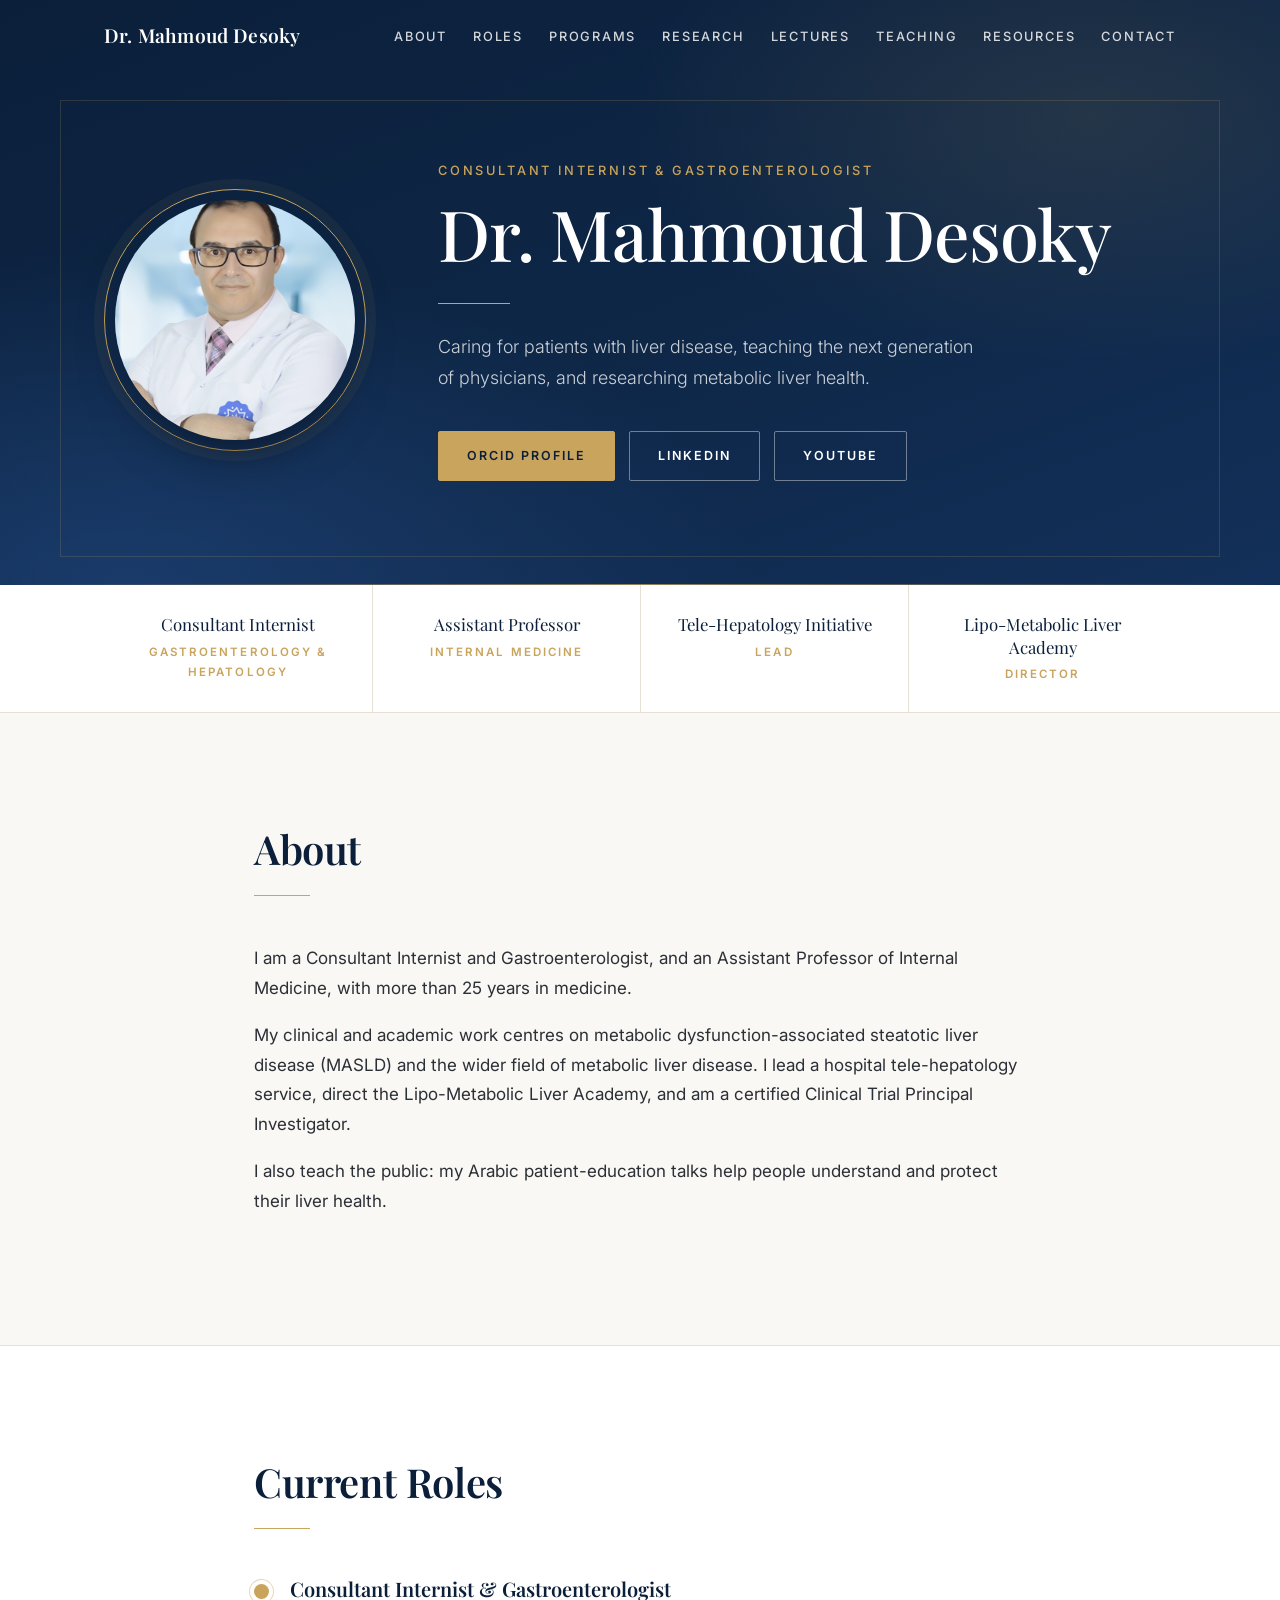
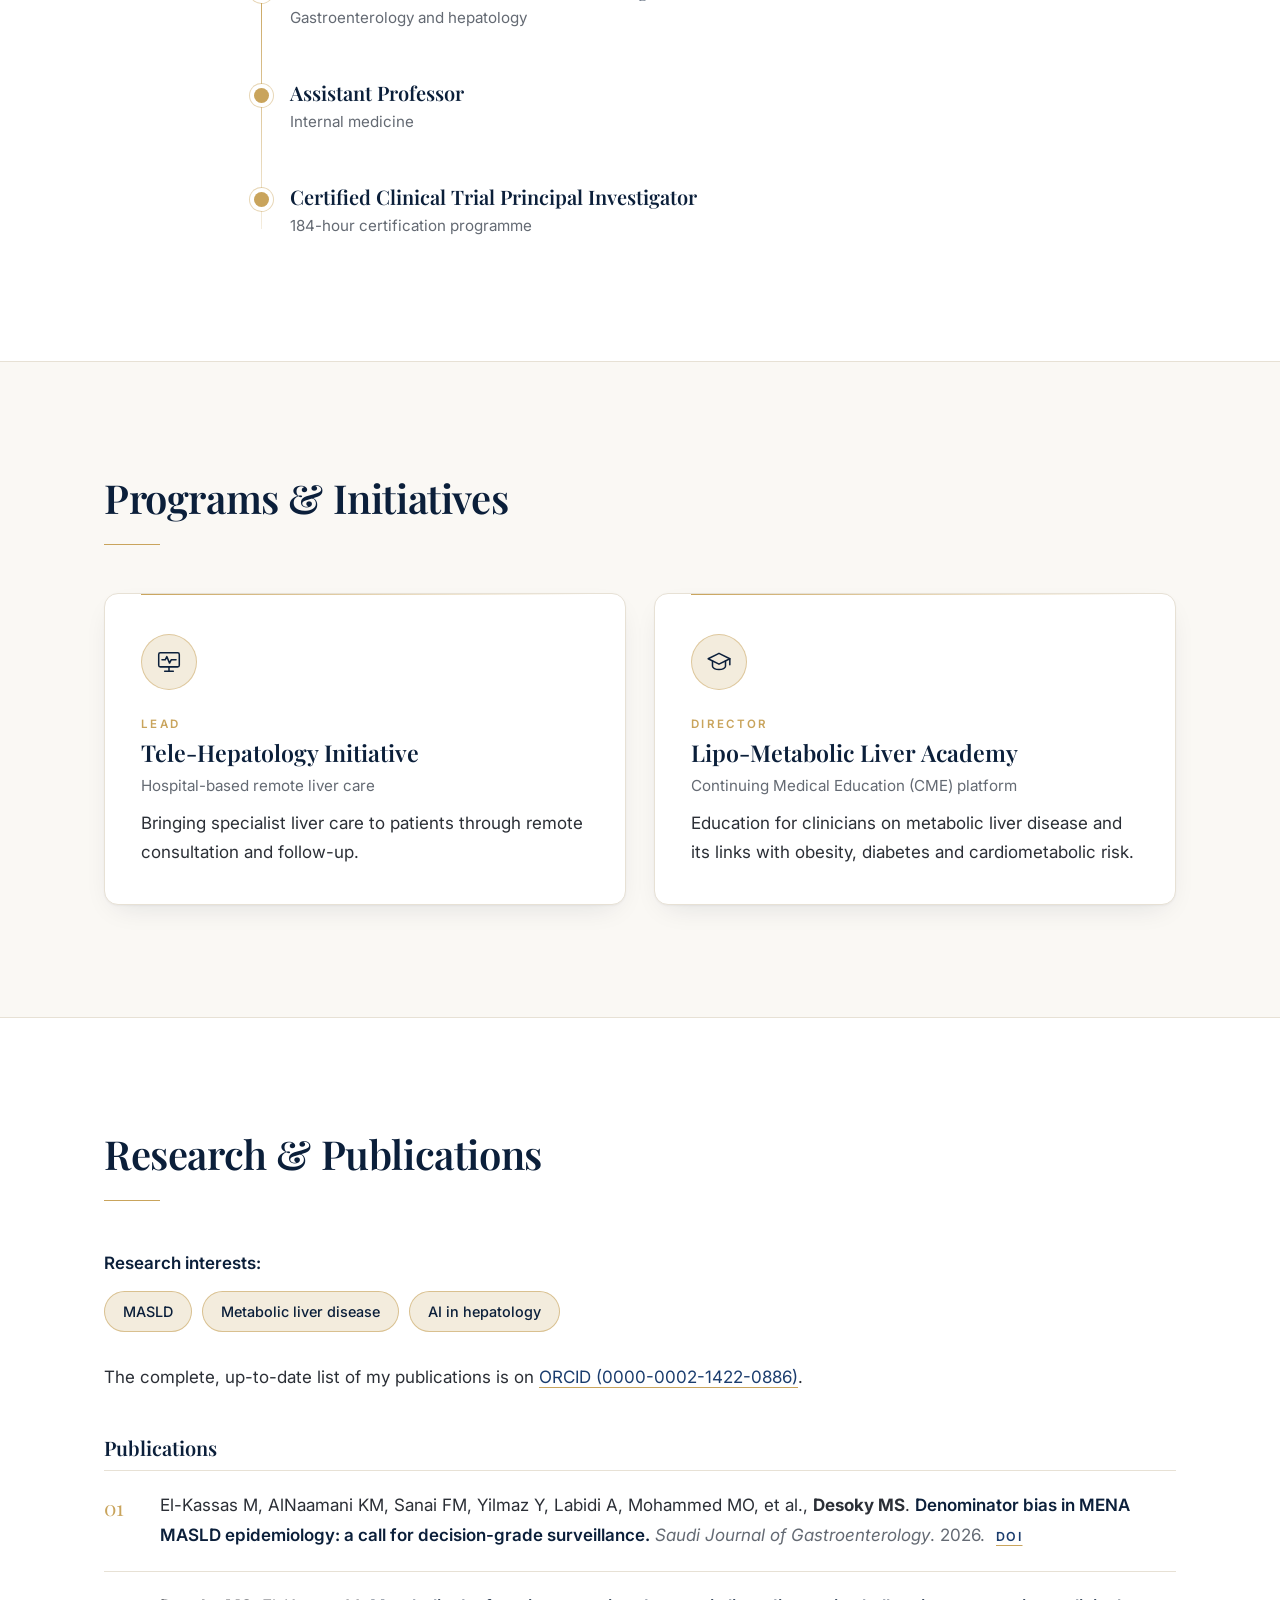
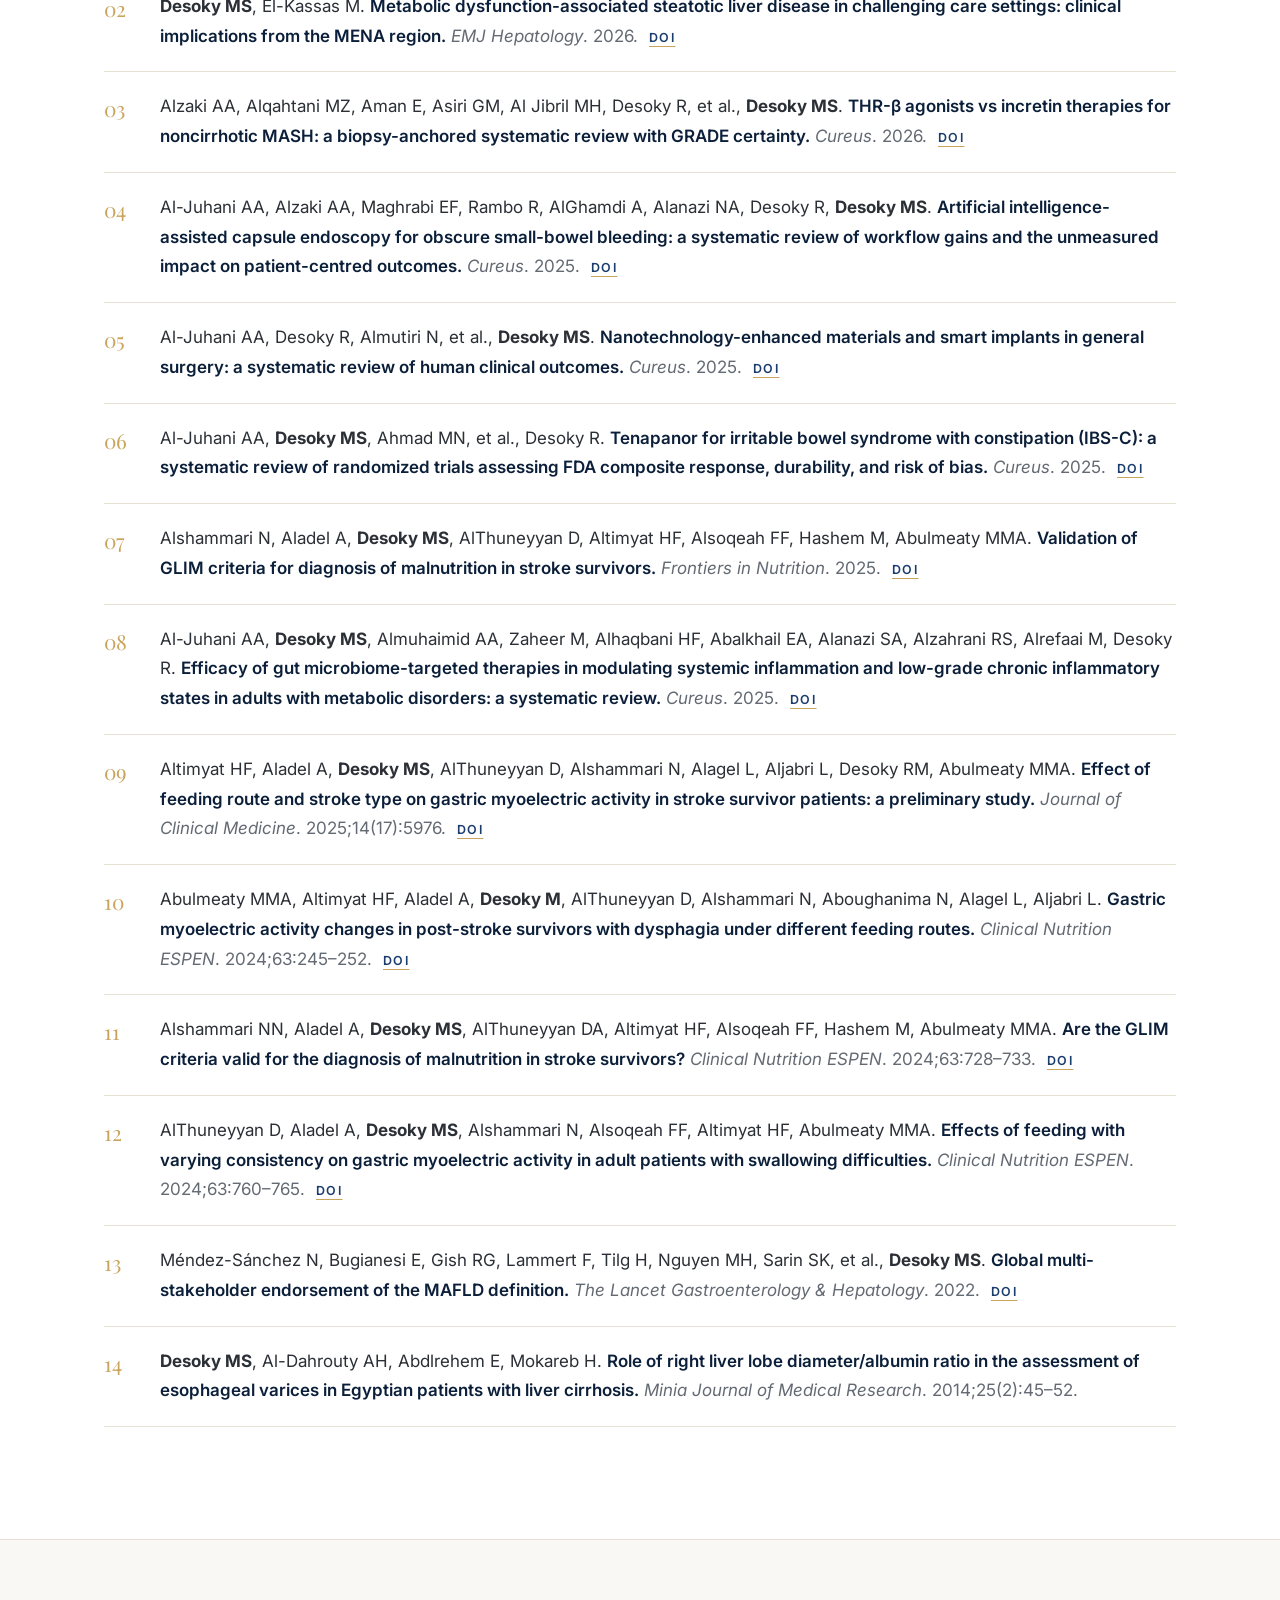
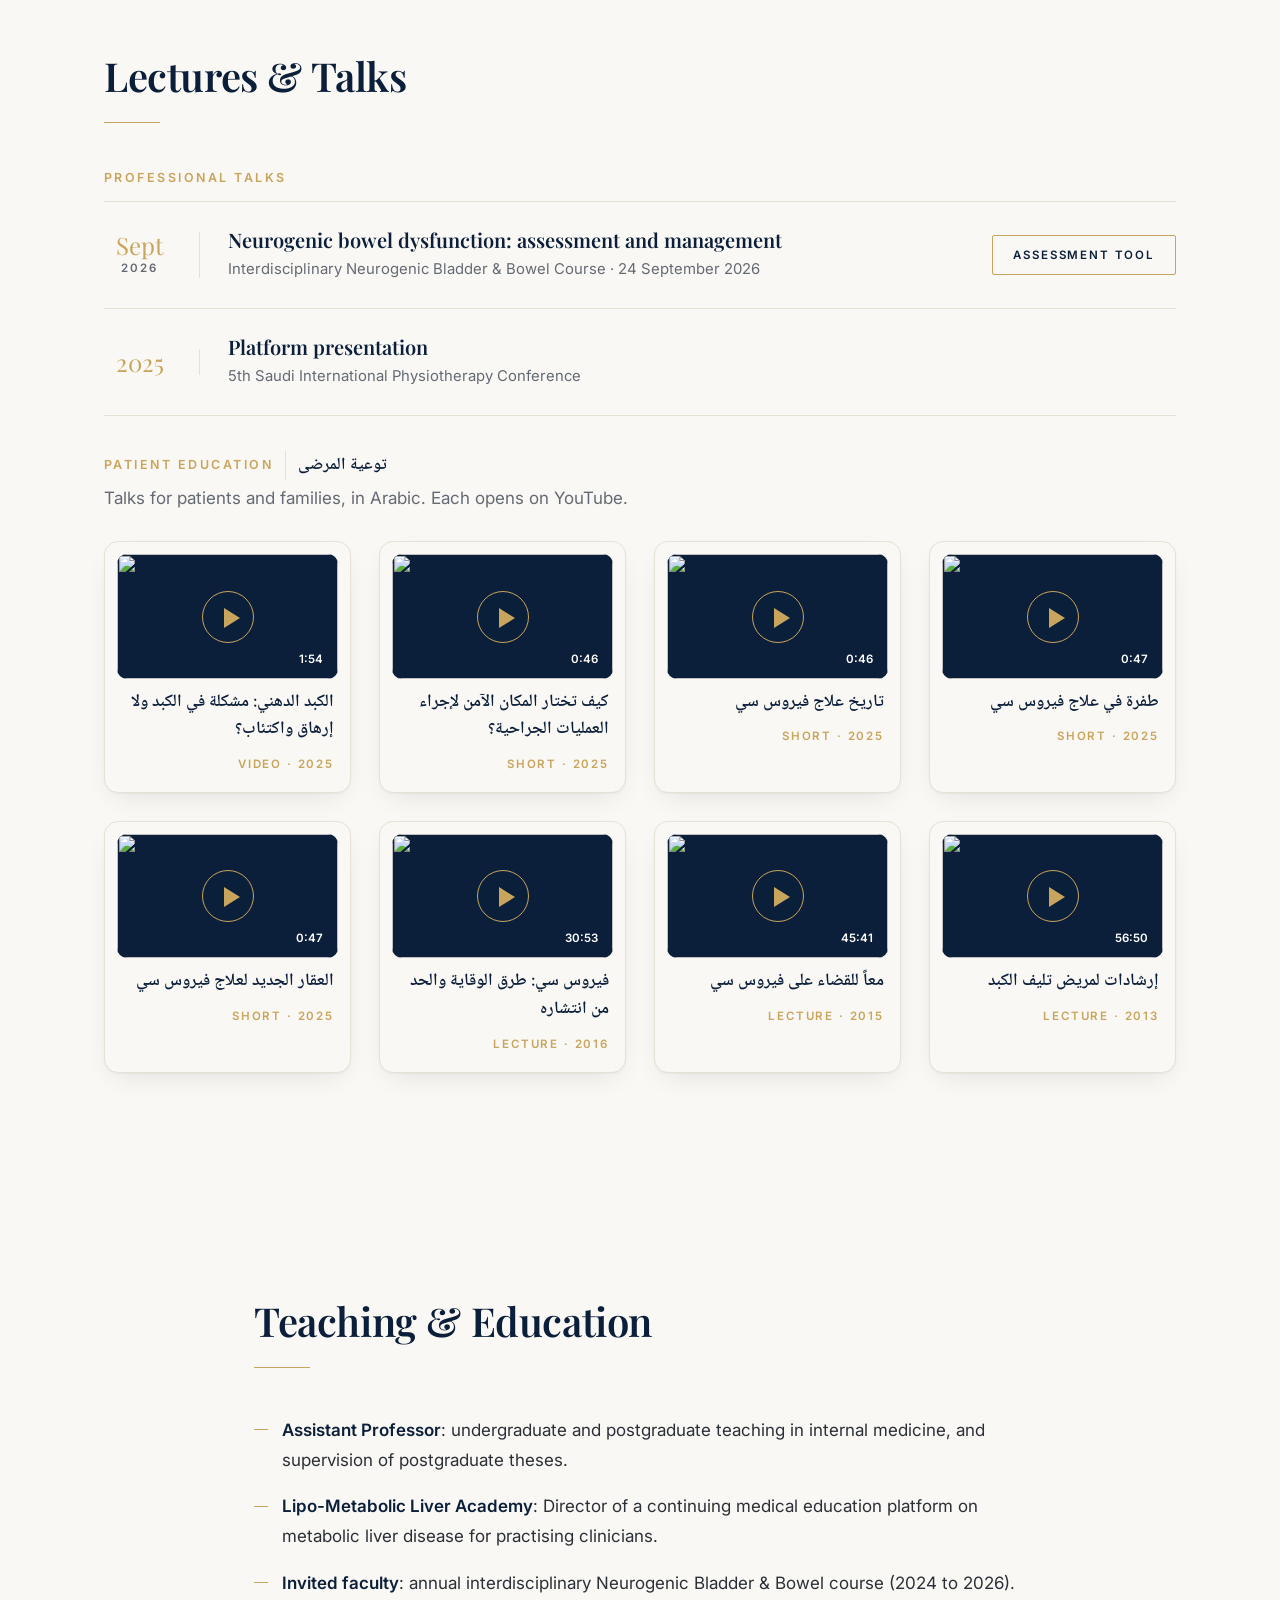
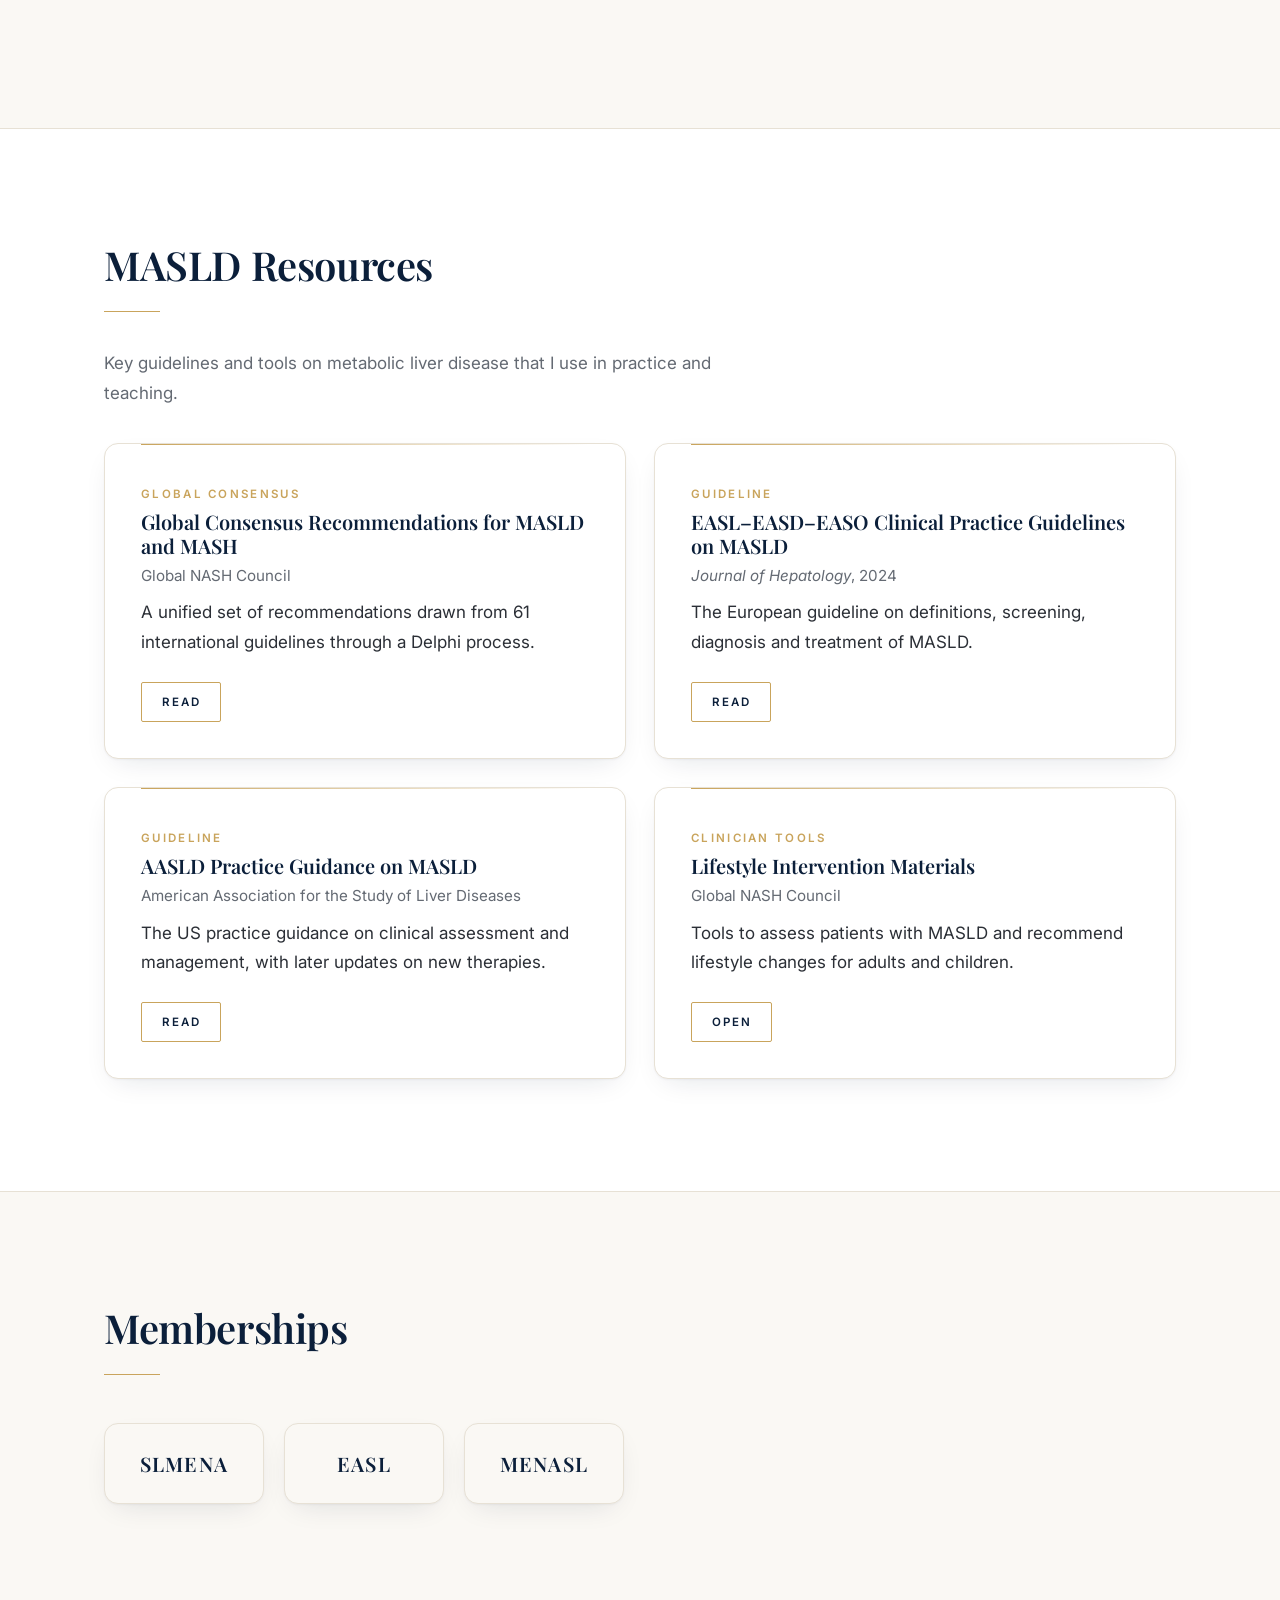
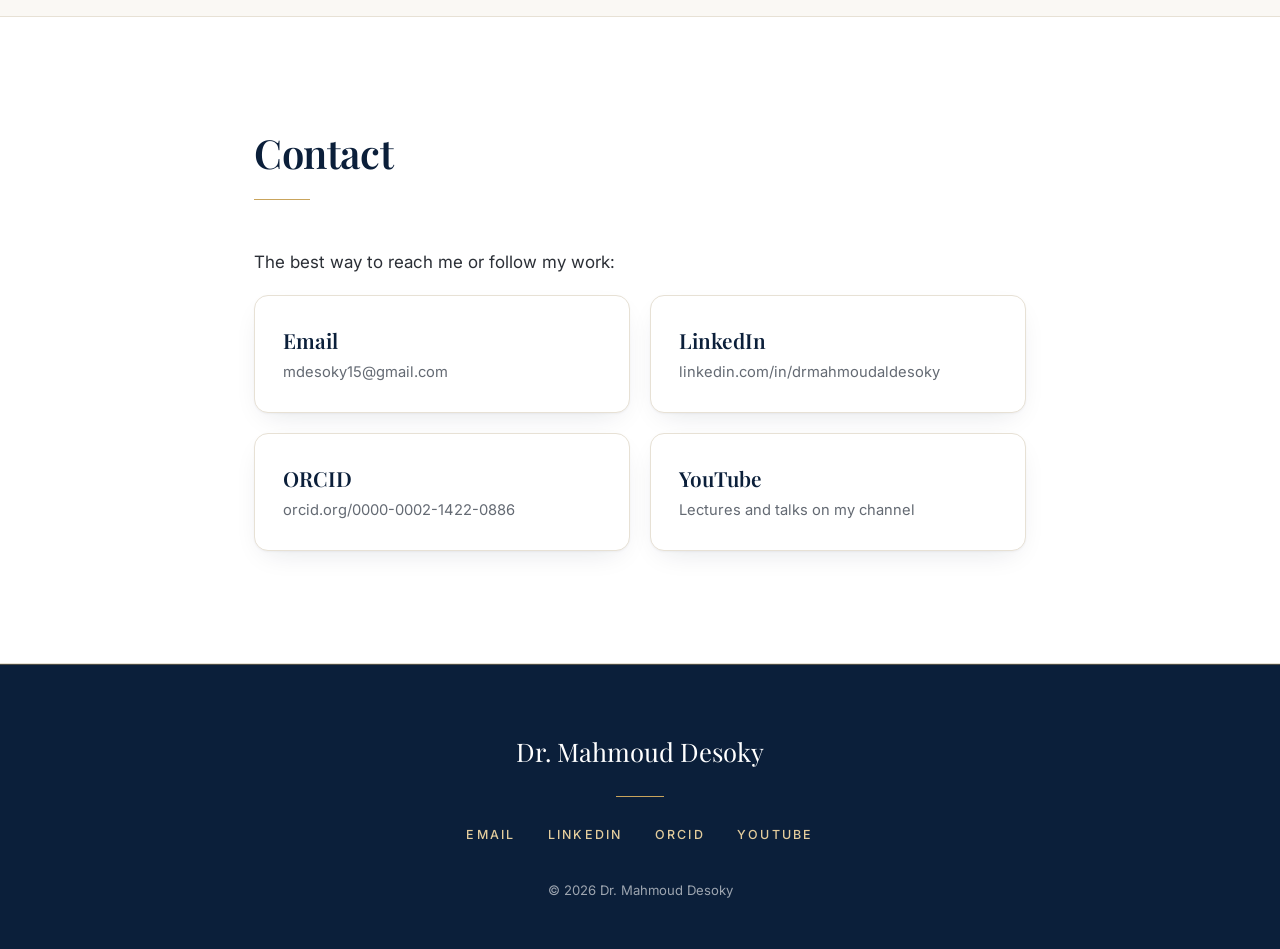
==== commit 11d45375: "Add MASLD Resources section with key guidelines and tools Four cards linking to the Global NASH Coun" ====
--- a/index.html
+++ b/index.html
@@ -33,6 +33,7 @@
         <li><a href="#lectures">Lectures</a></li>
         <li><a href="#events">Events</a></li>
         <li><a href="#teaching">Teaching</a></li>
+        <li><a href="#resources">Resources</a></li>
         <li><a href="#contact">Contact</a></li>
       </ul>
     </nav>
@@ -301,8 +302,47 @@
       </div>
     </section>
 
+    <!-- ===== MASLD Resources ===== -->
+    <!-- To add a resource: copy one <article> block and change the label, title, text and link. -->
+    <section id="resources" class="section section-alt">
+      <div class="container">
+        <h2 class="reveal">MASLD Resources</h2>
+        <p class="lead-intro reveal">Key guidelines and tools on metabolic liver disease that I use in practice and teaching.</p>
+        <div class="cards resource-cards">
+          <article class="card reveal">
+            <p class="card-role">Global consensus</p>
+            <h3>Global Consensus Recommendations for MASLD and MASH</h3>
+            <p class="card-org">Global NASH Council</p>
+            <p>A unified set of recommendations drawn from 61 international guidelines through a Delphi process.</p>
+            <a class="item-link" href="https://www.globalnashcouncil.org/global-consensus-recommendations-masld-steatohepatitis/" target="_blank" rel="noopener">Read</a>
+          </article>
+          <article class="card reveal">
+            <p class="card-role">Guideline</p>
+            <h3>EASL–EASD–EASO Clinical Practice Guidelines on MASLD</h3>
+            <p class="card-org"><em>Journal of Hepatology</em>, 2024</p>
+            <p>The European guideline on definitions, screening, diagnosis and treatment of MASLD.</p>
+            <a class="item-link" href="https://doi.org/10.1016/j.jhep.2024.04.031" target="_blank" rel="noopener">Read</a>
+          </article>
+          <article class="card reveal">
+            <p class="card-role">Guideline</p>
+            <h3>AASLD Practice Guidance on MASLD</h3>
+            <p class="card-org">American Association for the Study of Liver Diseases</p>
+            <p>The US practice guidance on clinical assessment and management, with later updates on new therapies.</p>
+            <a class="item-link" href="https://www.aasld.org/practice-guidelines/clinical-assessment-and-management-nonalcoholic-fatty-liver-disease" target="_blank" rel="noopener">Read</a>
+          </article>
+          <article class="card reveal">
+            <p class="card-role">Clinician tools</p>
+            <h3>Lifestyle Intervention Materials</h3>
+            <p class="card-org">Global NASH Council</p>
+            <p>Tools to assess patients with MASLD and recommend lifestyle changes for adults and children.</p>
+            <a class="item-link" href="https://www.globalnashcouncil.org/educational-materials/" target="_blank" rel="noopener">Open</a>
+          </article>
+        </div>
+      </div>
+    </section>
+
     <!-- ===== Memberships ===== -->
-    <section id="memberships" class="section section-alt">
+    <section id="memberships" class="section">
       <div class="container reveal">
         <h2>Memberships</h2>
         <ul class="members">
@@ -314,7 +354,7 @@
     </section>
 
     <!-- ===== Contact ===== -->
-    <section id="contact" class="section contact">
+    <section id="contact" class="section section-alt contact">
       <div class="container narrow reveal">
         <h2>Contact</h2>
         <p>The best way to reach me or follow my work:</p>
--- a/style.css
+++ b/style.css
@@ -451,6 +451,14 @@
 .event-desc { color: var(--muted); font-size: 0.95rem; }
 .event-body .item-link { margin-top: 4px; }
 .empty-note { color: var(--muted); font-style: italic; list-style: none; }
+
+/* Resources */
+.lead-intro { color: var(--muted); max-width: 640px; margin: -0.6em 0 2em; }
+.resource-cards { grid-template-columns: repeat(2, 1fr); }
+.resource-cards .card { display: flex; flex-direction: column; }
+.resource-cards .card .item-link { align-self: flex-start; margin-top: auto; }
+.resource-cards .card p:nth-last-of-type(1) { margin-bottom: 1.4em; }
+.resource-cards h3 { font-size: 1.25rem; }
 
 /* Plain list */
 .list { list-style: none; padding: 0; margin: 0; }
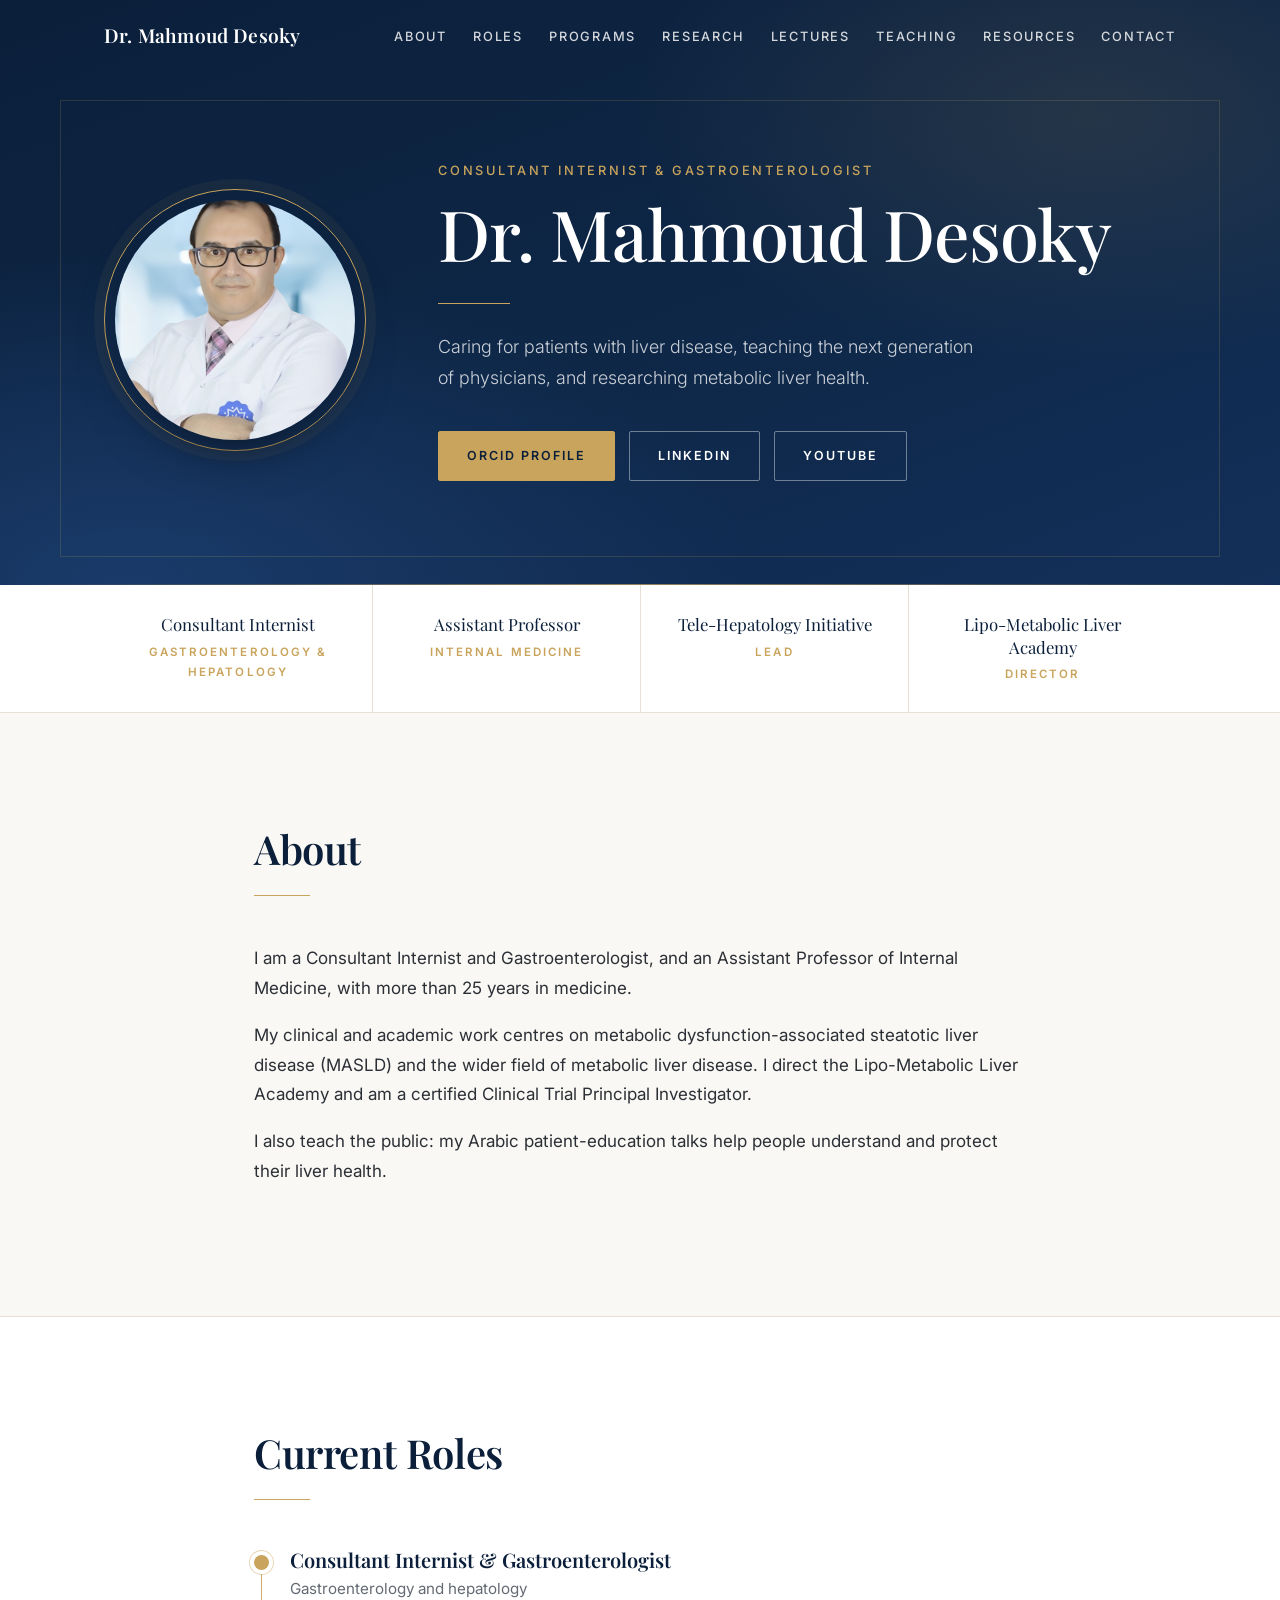
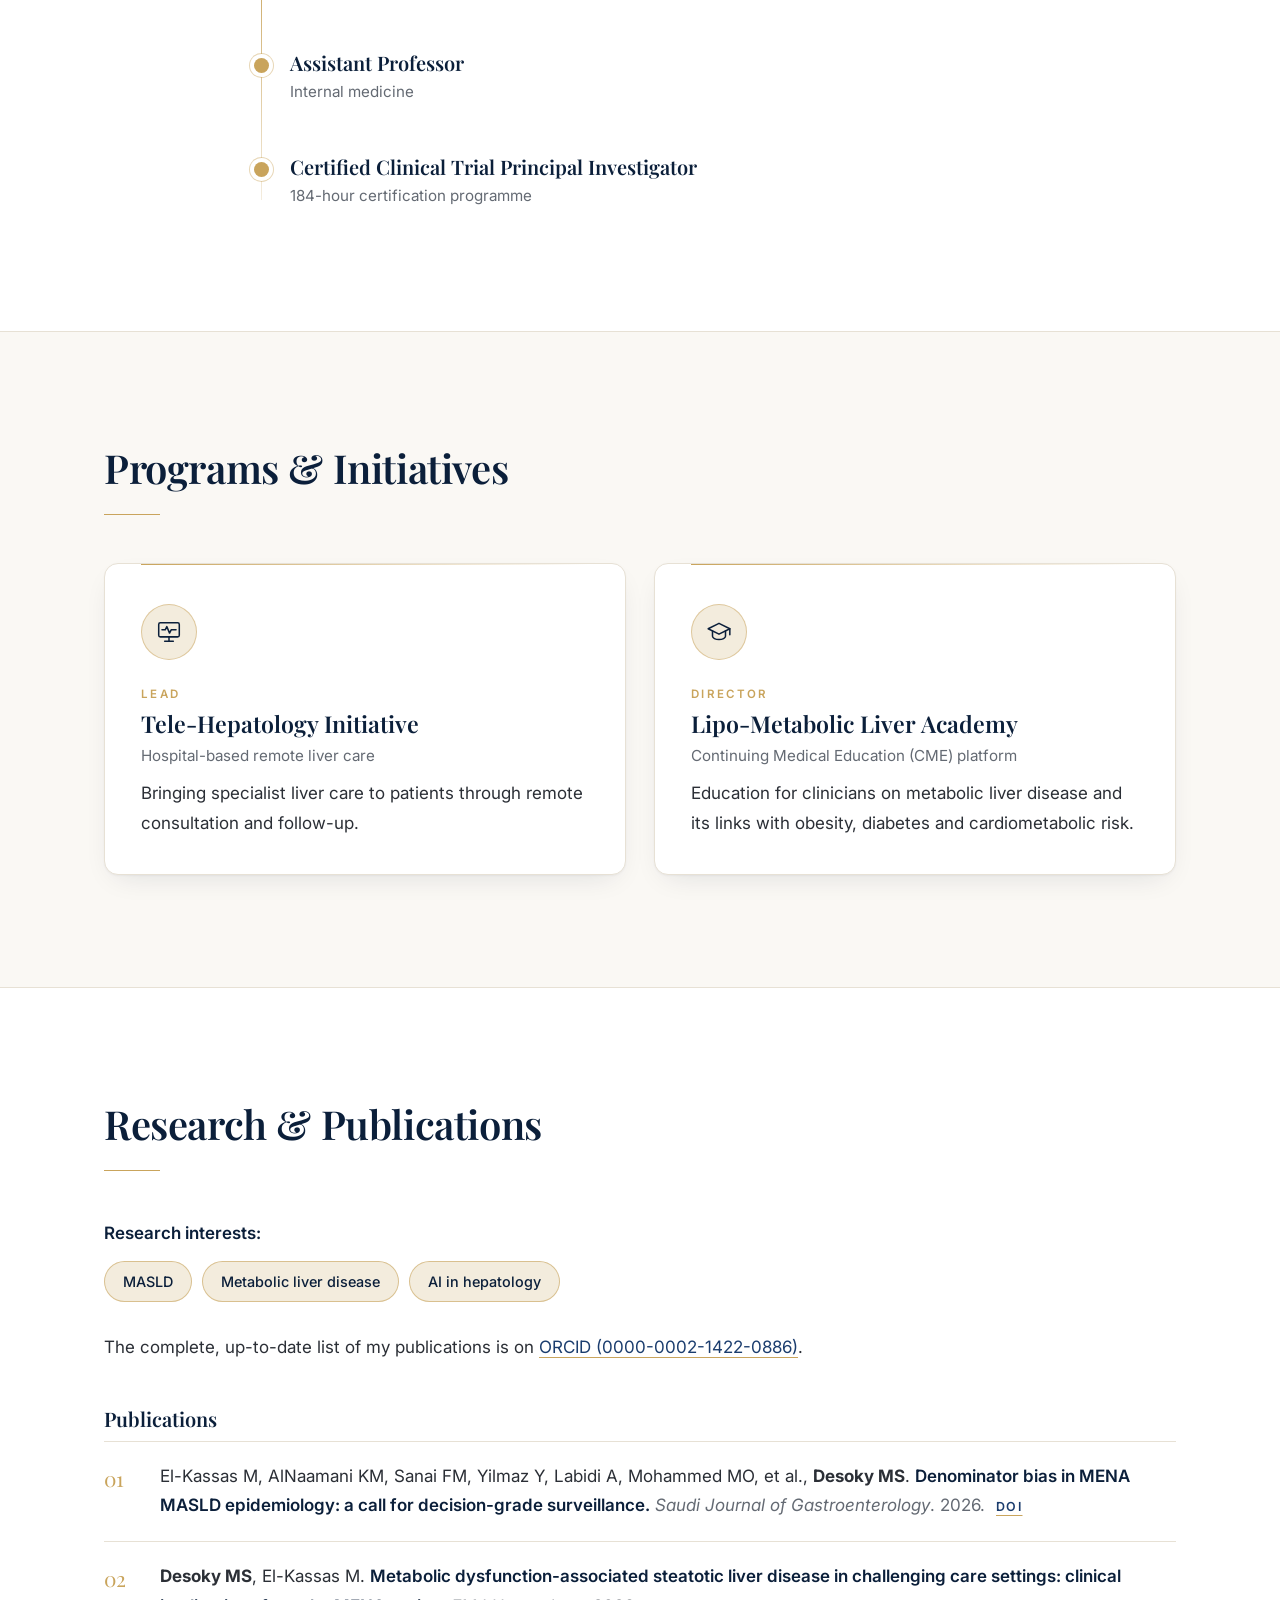
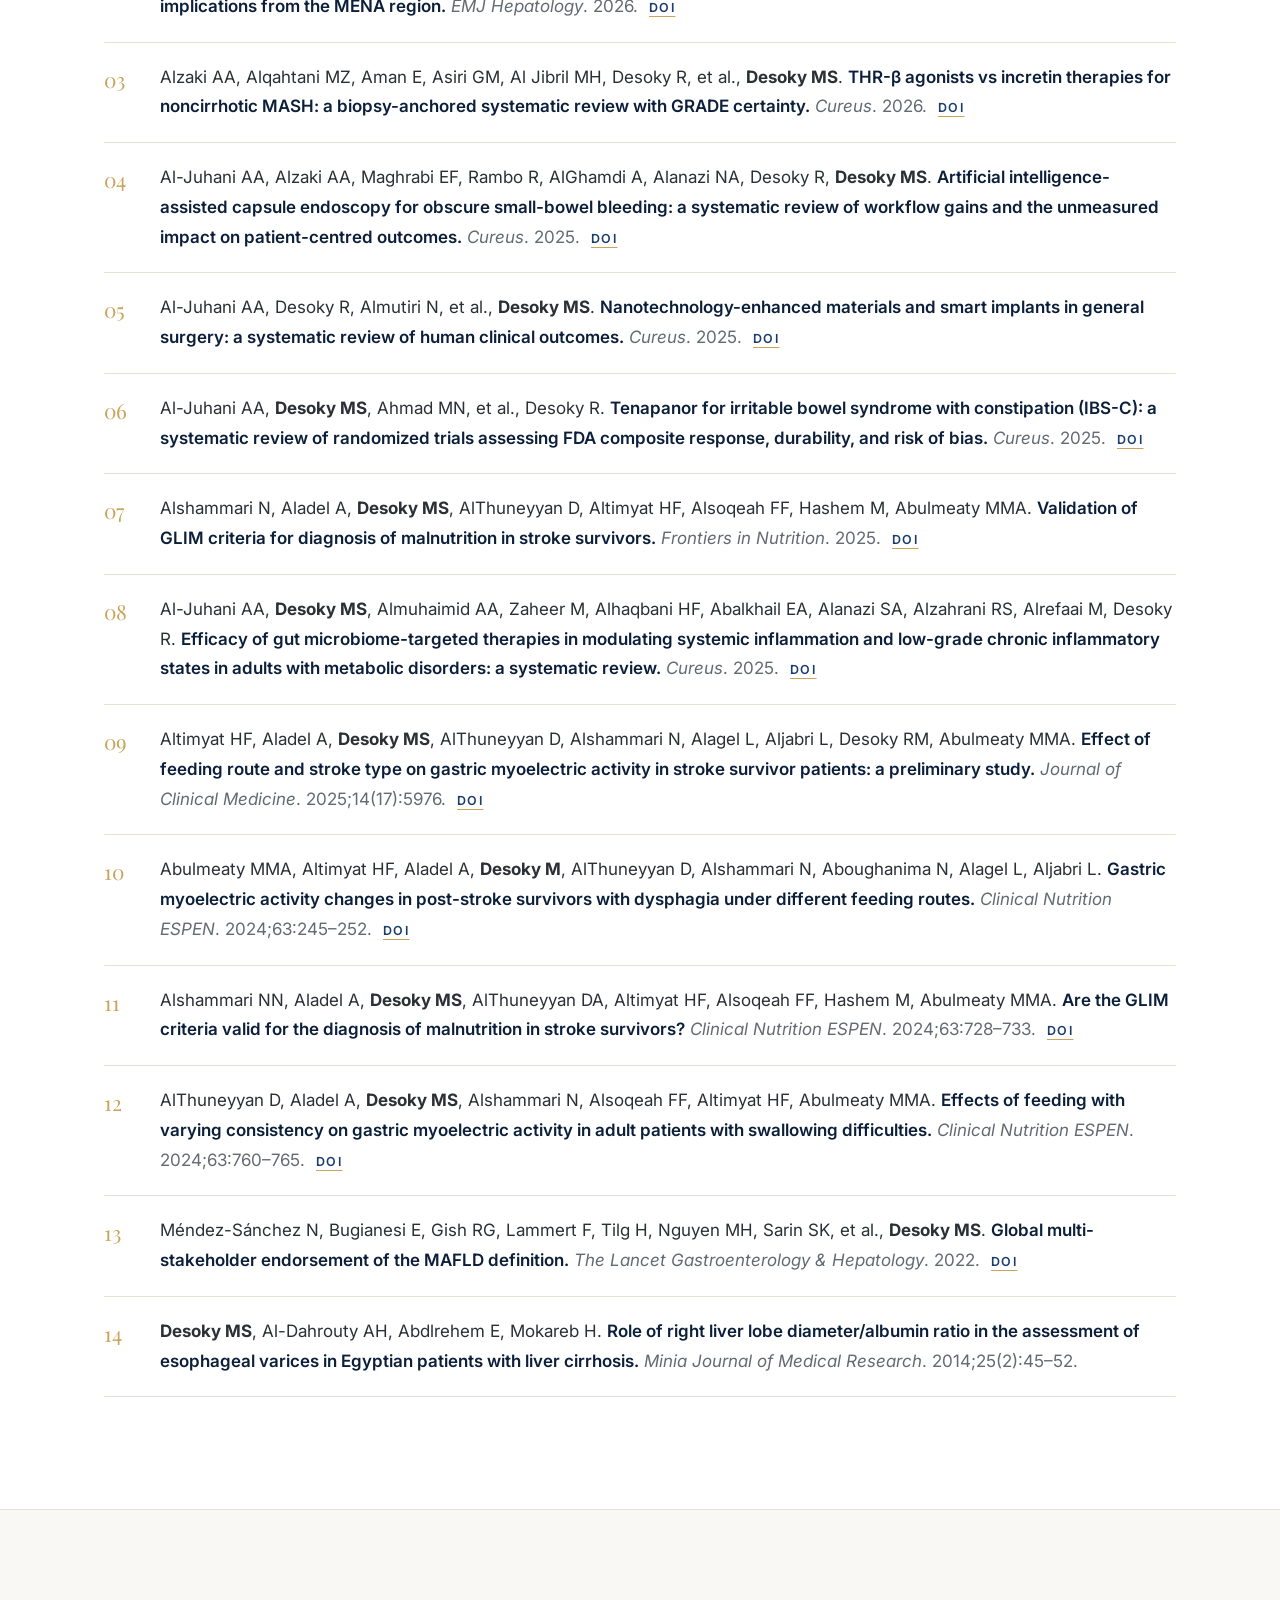
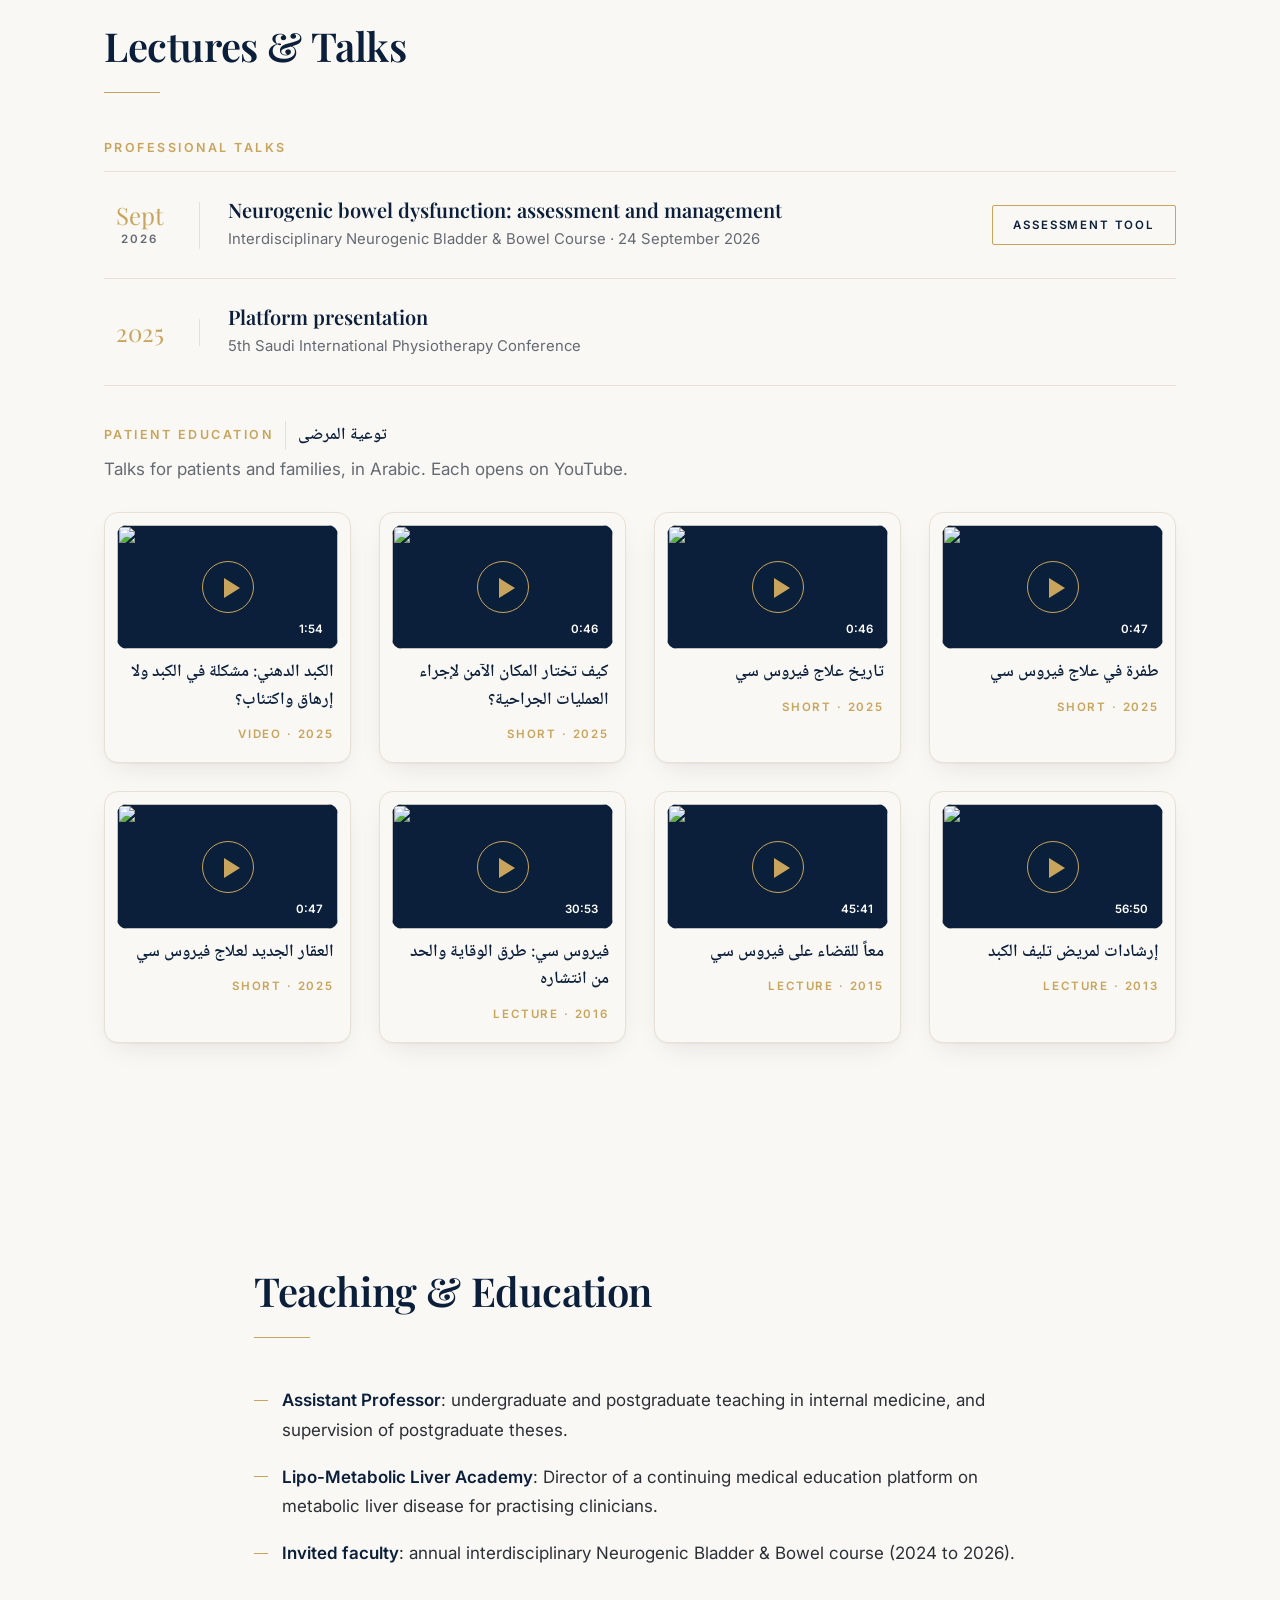
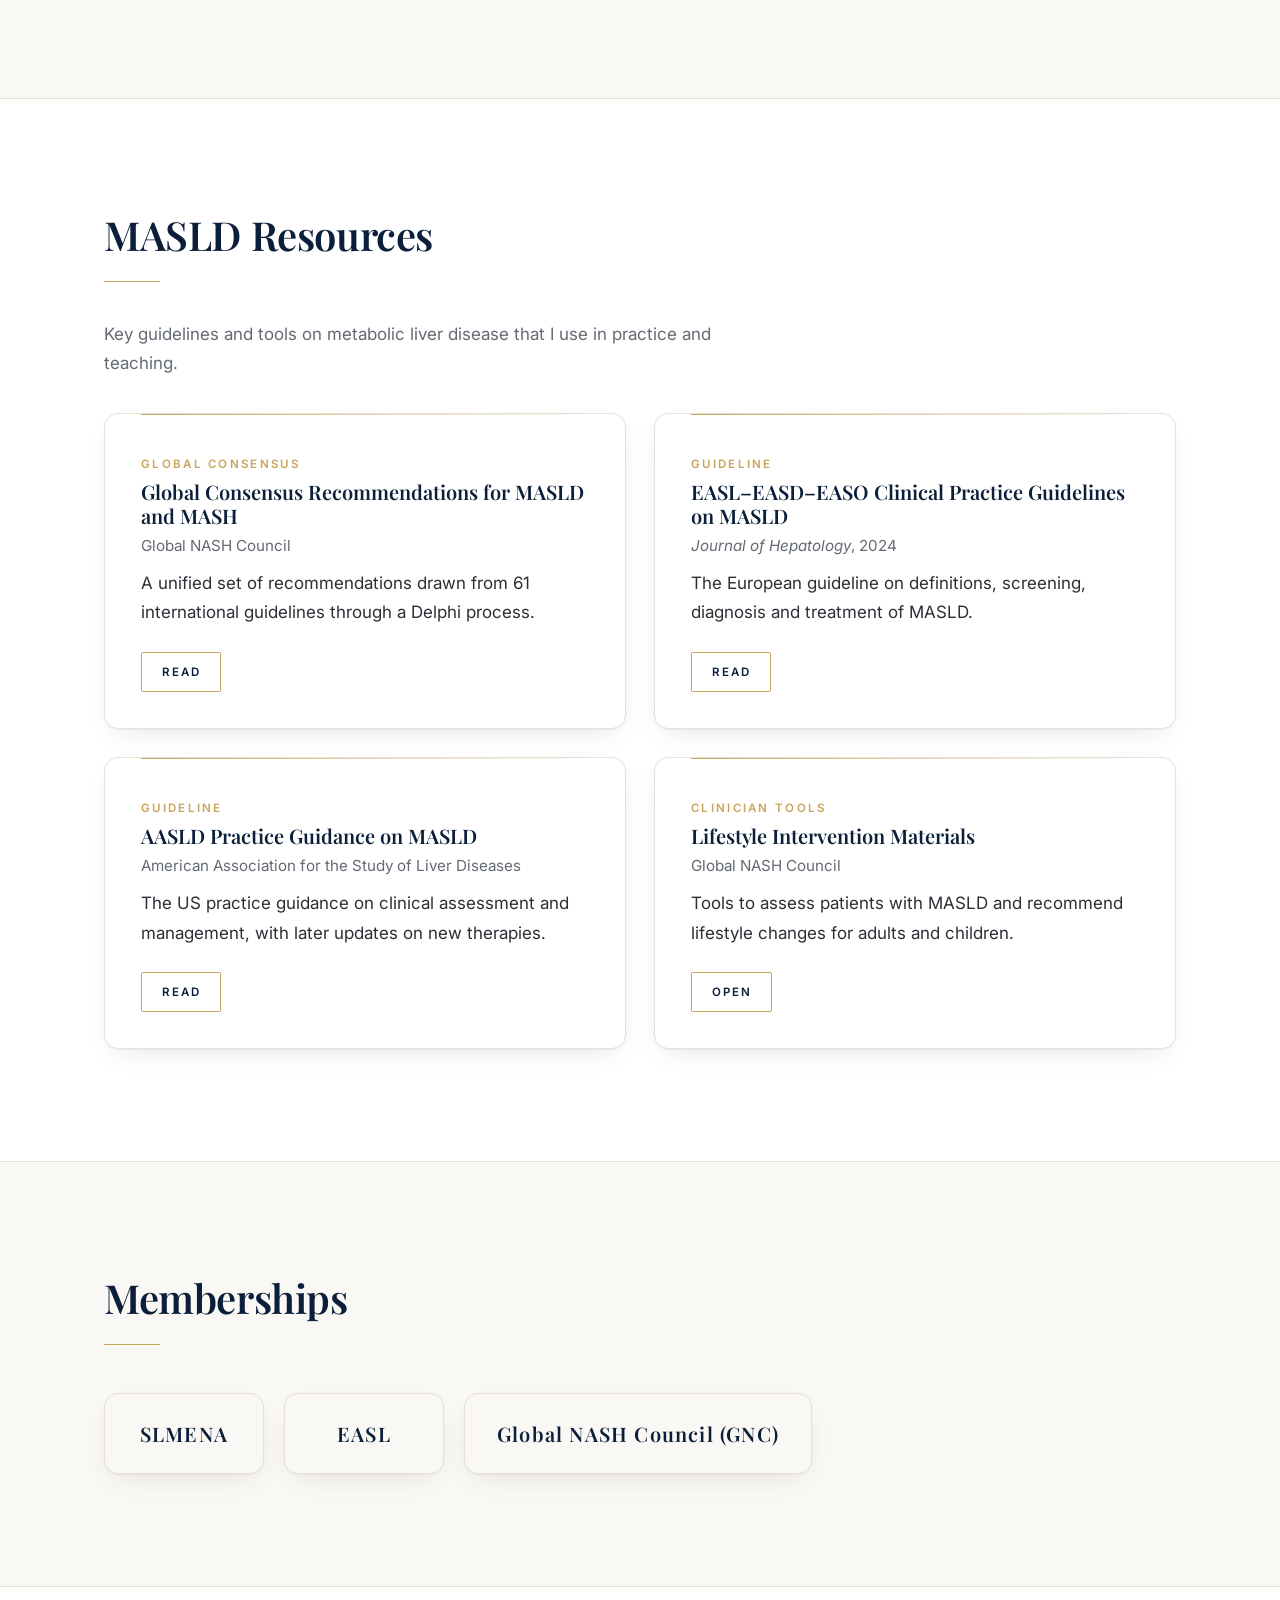
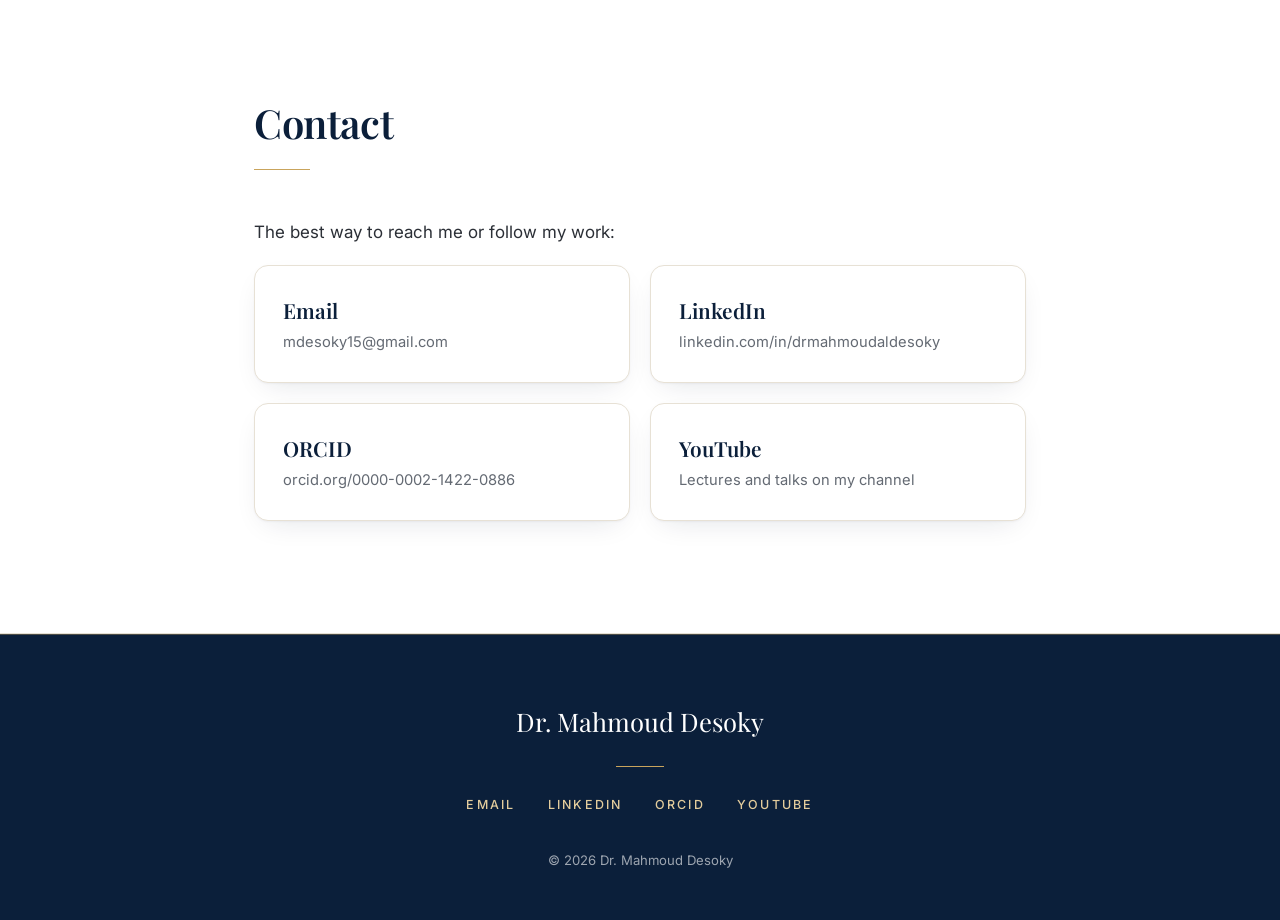
==== commit abe5ad22: "About and memberships: remove the tele-hepatology service sentence; add GNC, drop MENASL Founder's r" ====
--- a/index.html
+++ b/index.html
@@ -94,7 +94,7 @@
       <div class="container narrow reveal">
         <h2>About</h2>
         <p>I am a Consultant Internist and Gastroenterologist, and an Assistant Professor of Internal Medicine, with more than 25 years in medicine.</p>
-        <p>My clinical and academic work centres on metabolic dysfunction-associated steatotic liver disease (MASLD) and the wider field of metabolic liver disease. I lead a hospital tele-hepatology service, direct the Lipo-Metabolic Liver Academy, and am a certified Clinical Trial Principal Investigator.</p>
+        <p>My clinical and academic work centres on metabolic dysfunction-associated steatotic liver disease (MASLD) and the wider field of metabolic liver disease. I direct the Lipo-Metabolic Liver Academy and am a certified Clinical Trial Principal Investigator.</p>
         <p>I also teach the public: my Arabic patient-education talks help people understand and protect their liver health.</p>
       </div>
     </section>
@@ -348,7 +348,7 @@
         <ul class="members">
           <li>SLMENA</li>
           <li>EASL</li>
-          <li>MENASL</li>
+          <li>Global NASH Council (GNC)</li>
         </ul>
       </div>
     </section>
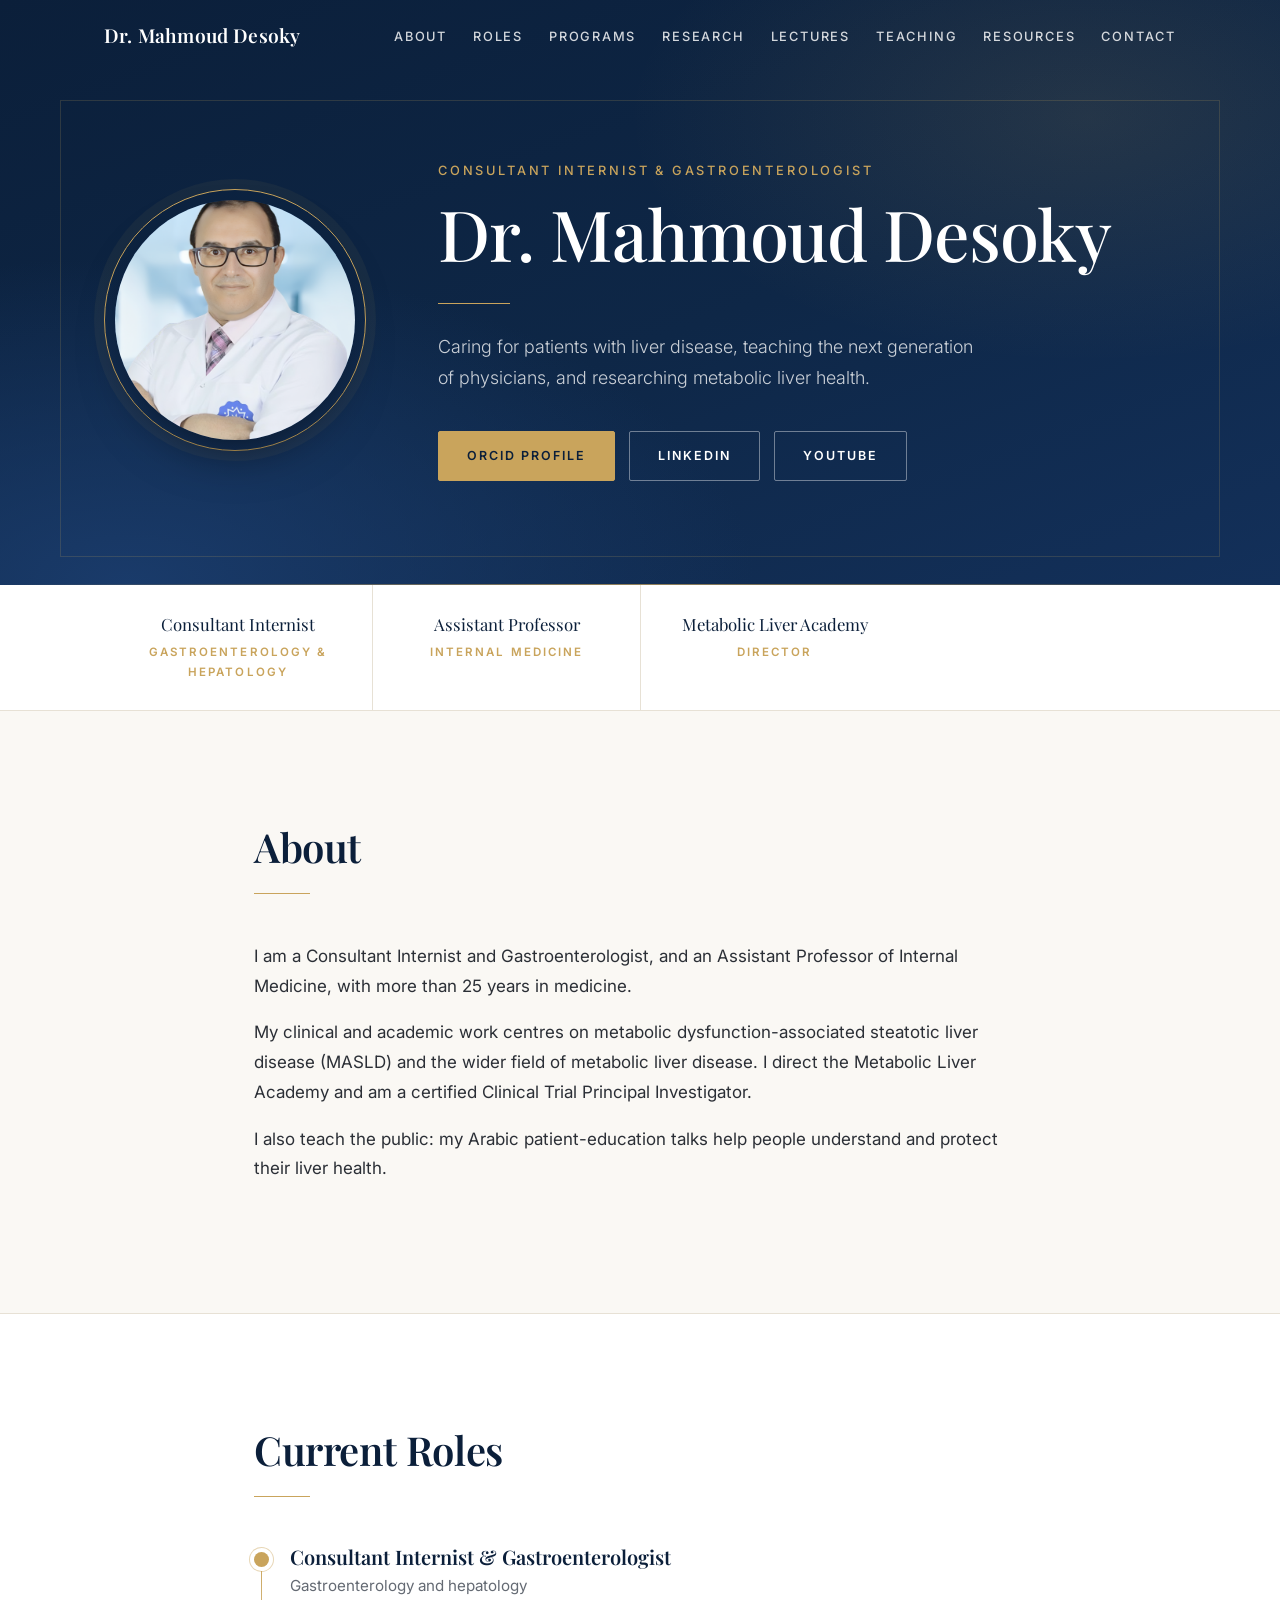
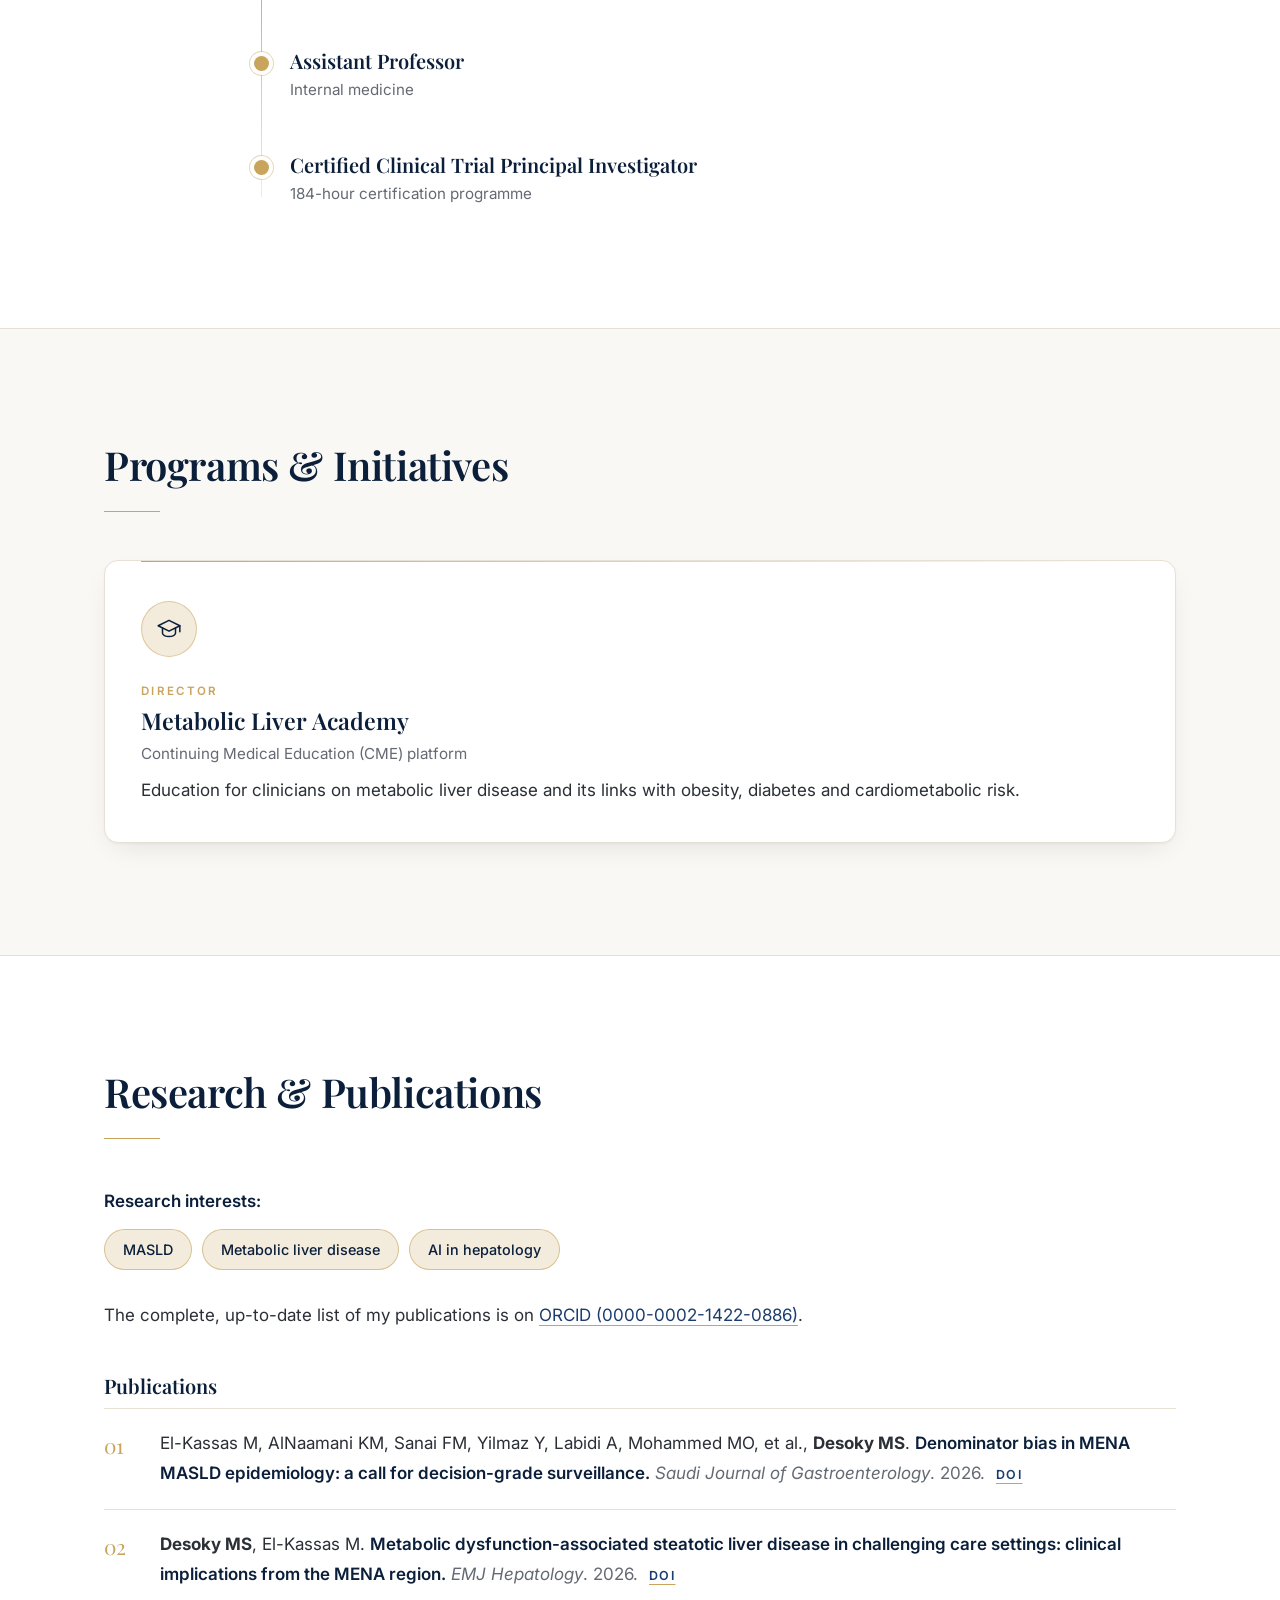
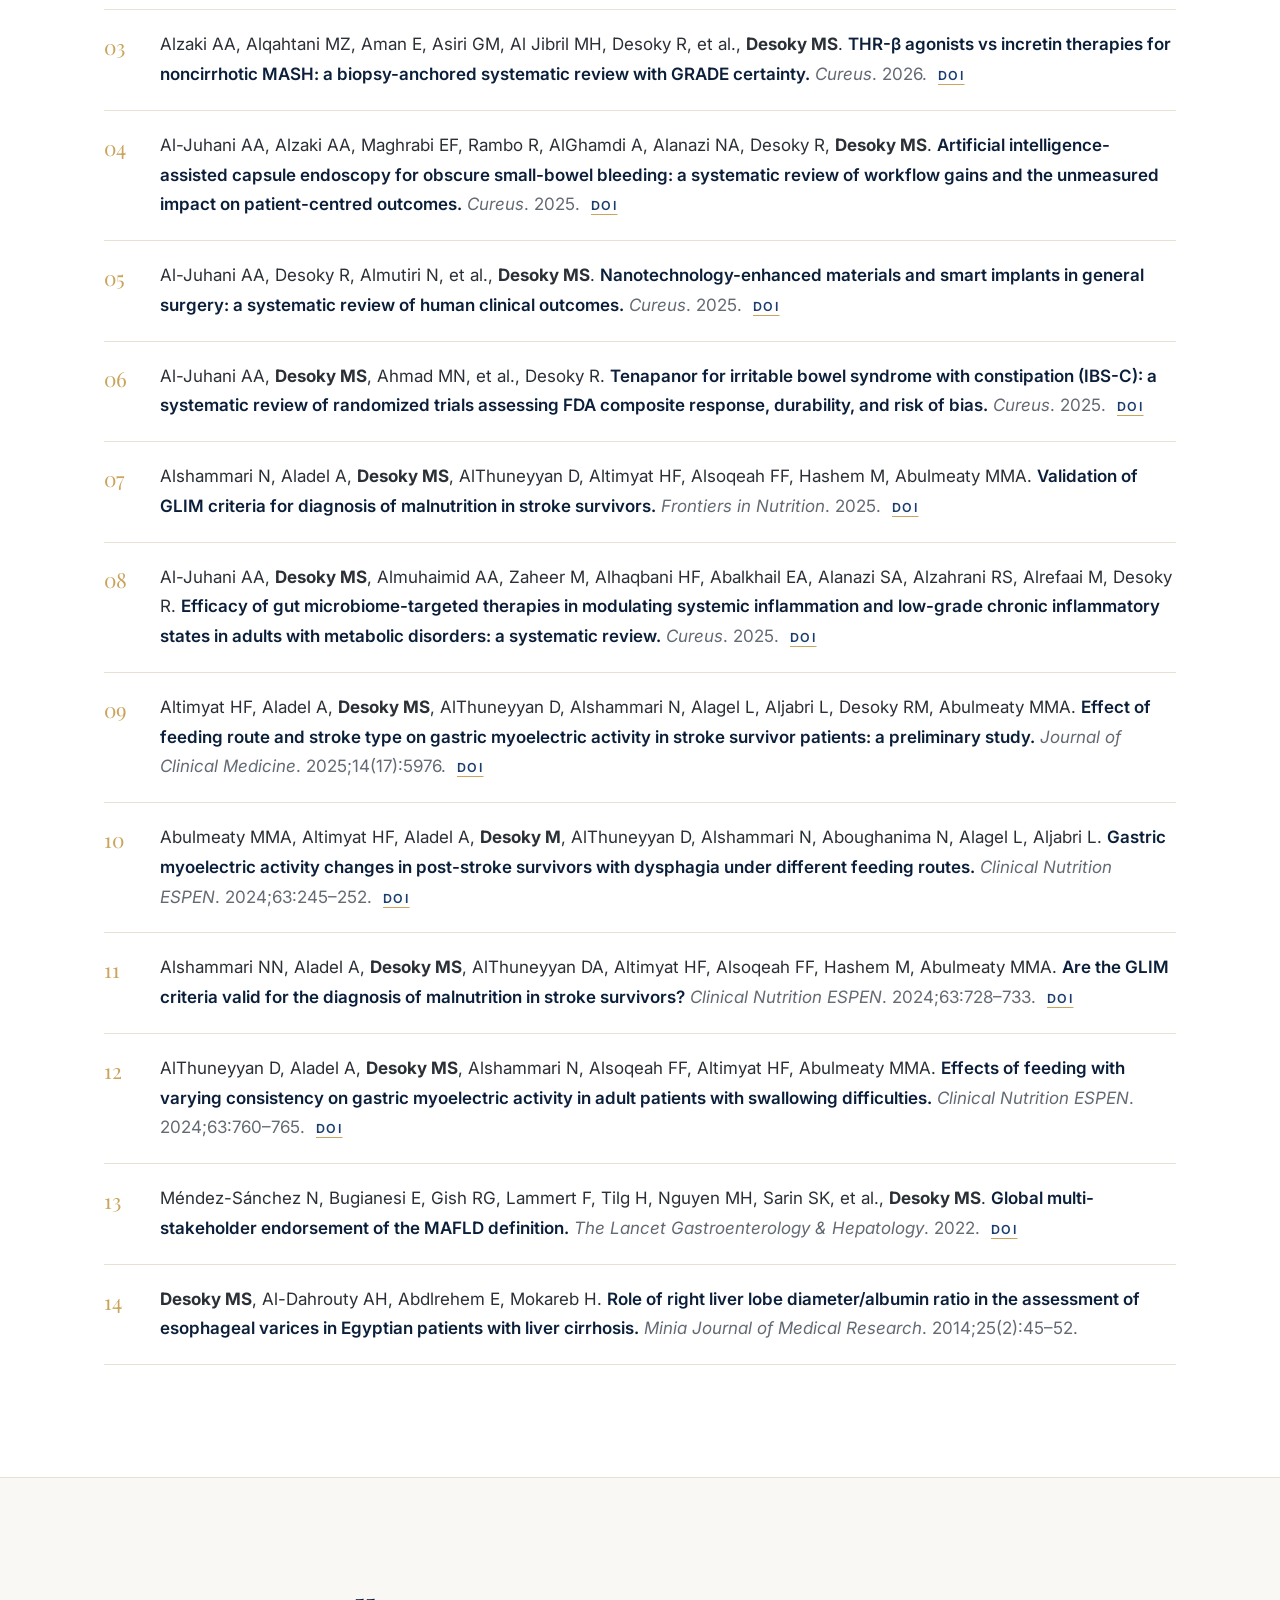
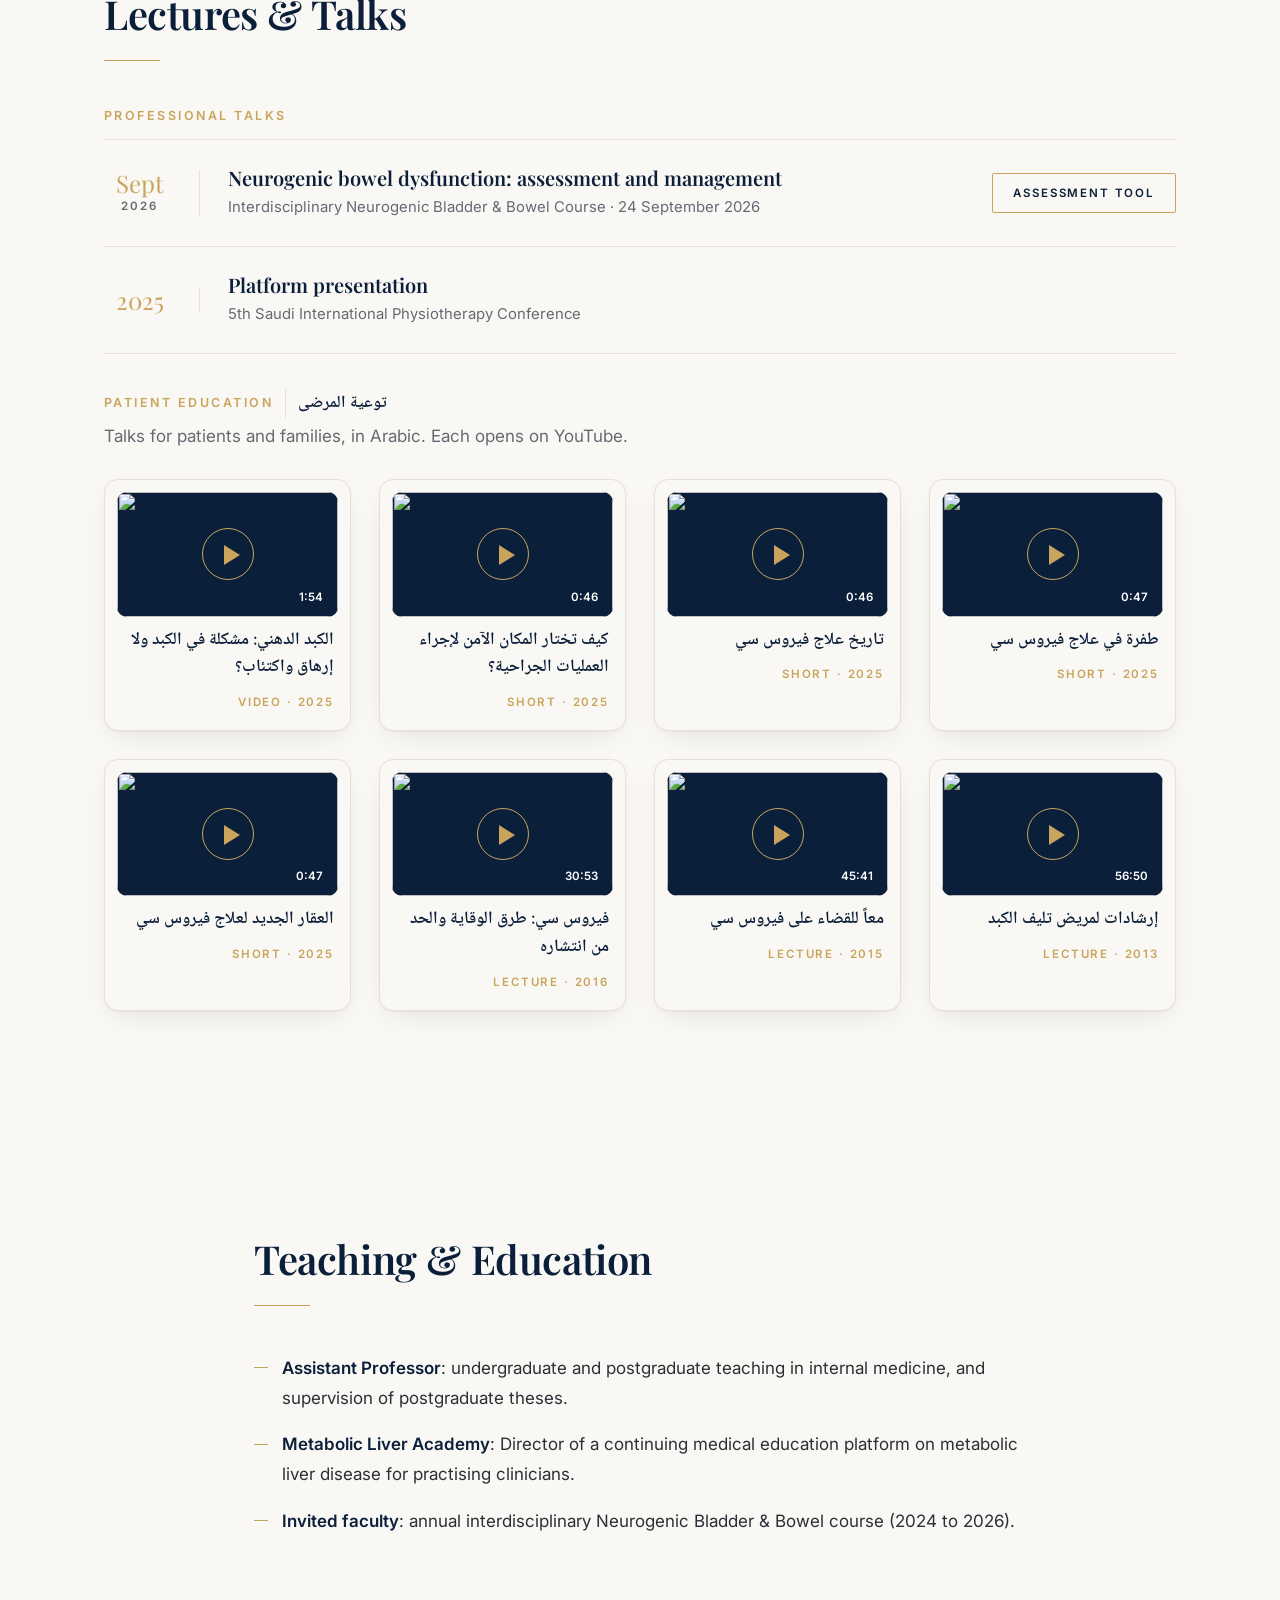
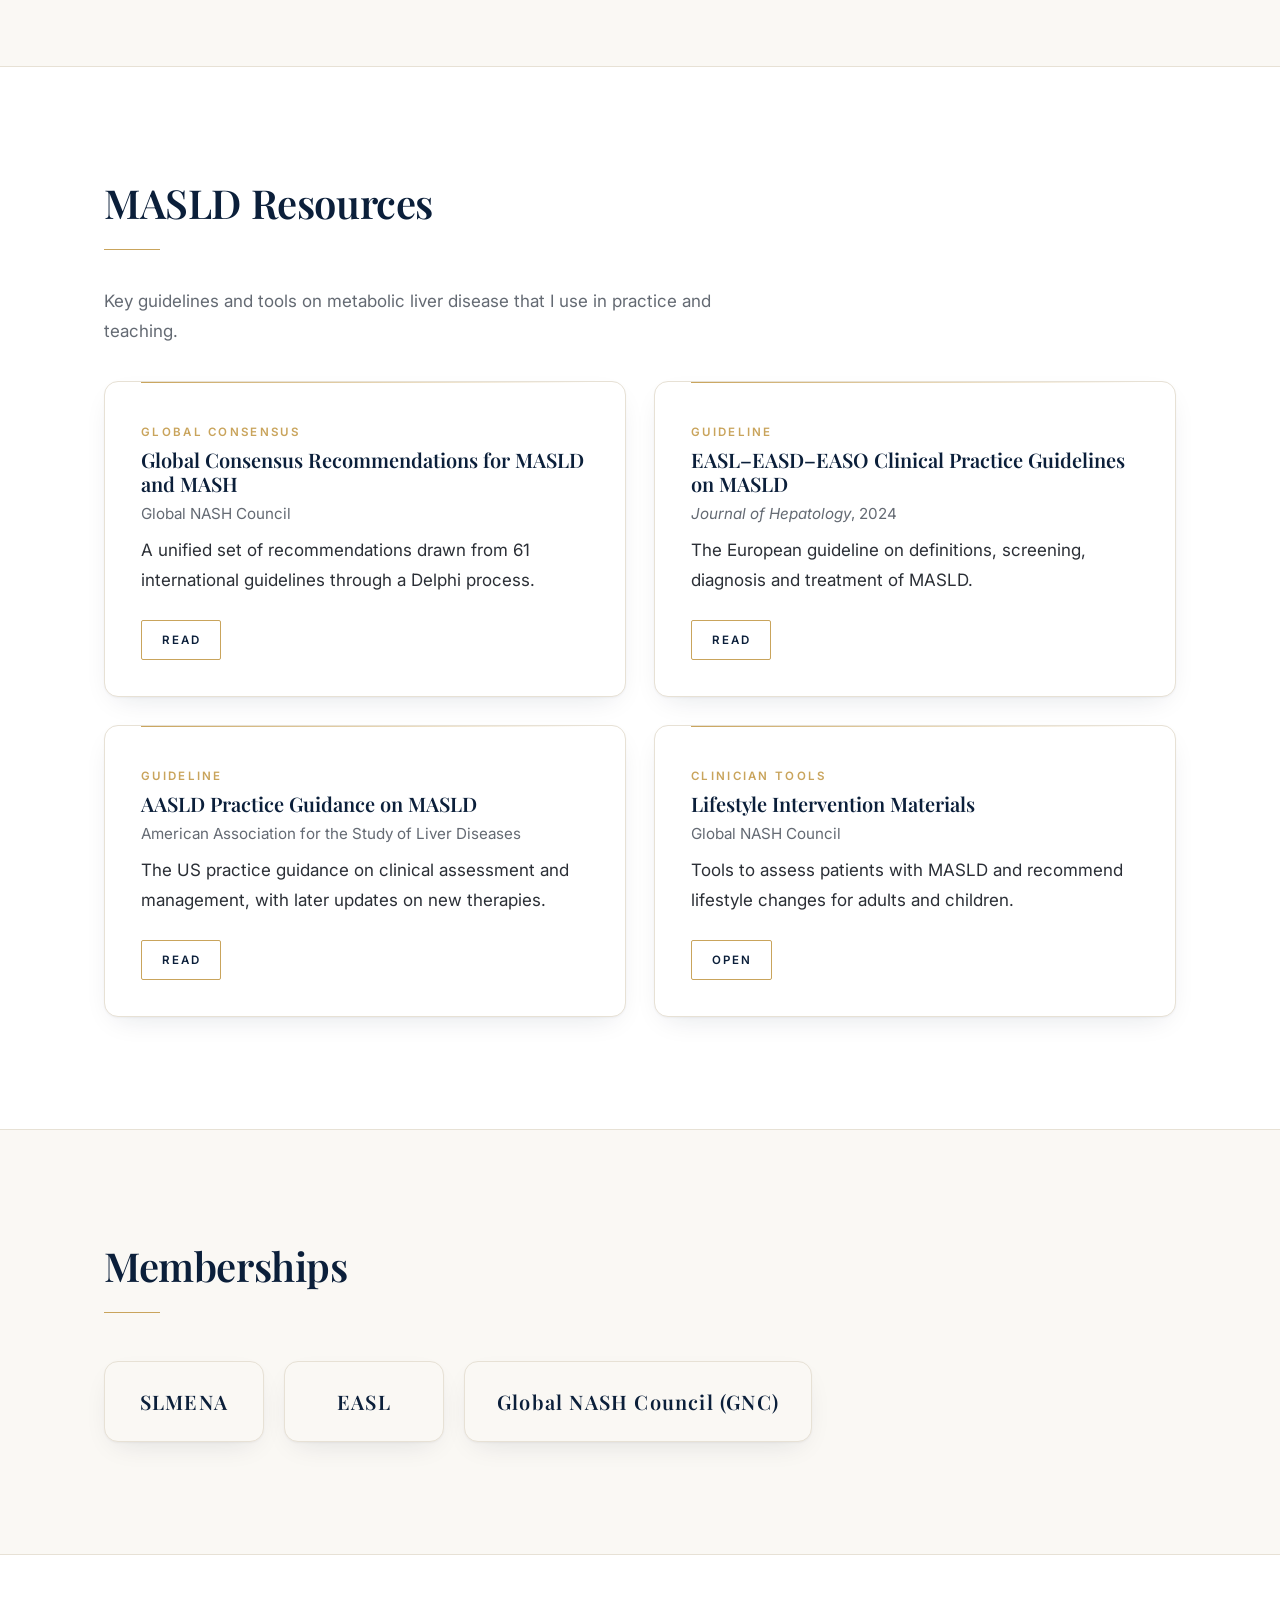
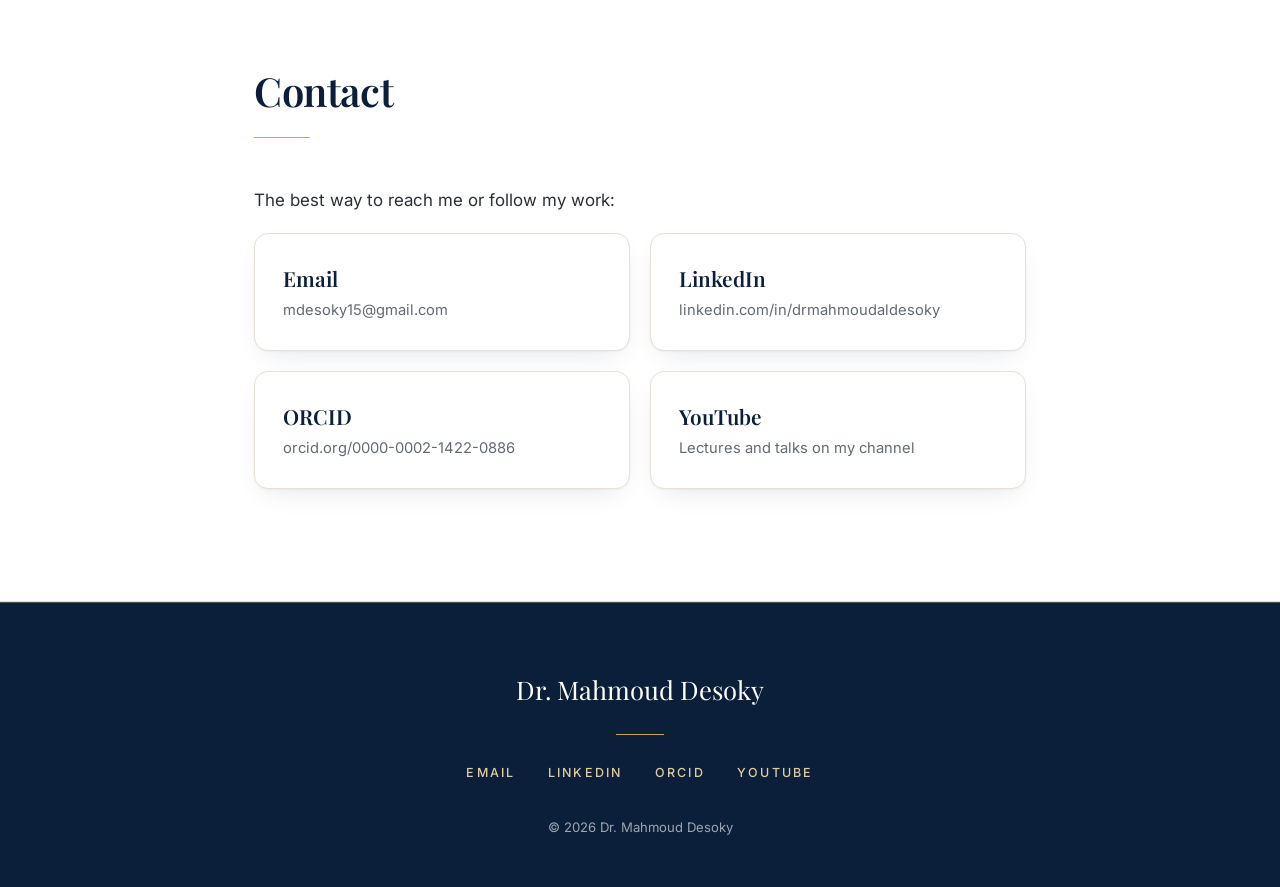
==== commit de8d4757: "Remove the Tele-Hepatology Initiative highlight and card; rename to Metabolic Liver Academy Founder'" ====
--- a/index.html
+++ b/index.html
@@ -79,11 +79,7 @@
           <span class="hl-sub">Internal Medicine</span>
         </li>
         <li>
-          <span class="hl-label">Tele-Hepatology Initiative</span>
-          <span class="hl-sub">Lead</span>
-        </li>
-        <li>
-          <span class="hl-label">Lipo-Metabolic Liver Academy</span>
+          <span class="hl-label">Metabolic Liver Academy</span>
           <span class="hl-sub">Director</span>
         </li>
       </ul>
@@ -94,7 +90,7 @@
       <div class="container narrow reveal">
         <h2>About</h2>
         <p>I am a Consultant Internist and Gastroenterologist, and an Assistant Professor of Internal Medicine, with more than 25 years in medicine.</p>
-        <p>My clinical and academic work centres on metabolic dysfunction-associated steatotic liver disease (MASLD) and the wider field of metabolic liver disease. I direct the Lipo-Metabolic Liver Academy and am a certified Clinical Trial Principal Investigator.</p>
+        <p>My clinical and academic work centres on metabolic dysfunction-associated steatotic liver disease (MASLD) and the wider field of metabolic liver disease. I direct the Metabolic Liver Academy and am a certified Clinical Trial Principal Investigator.</p>
         <p>I also teach the public: my Arabic patient-education talks help people understand and protect their liver health.</p>
       </div>
     </section>
@@ -125,19 +121,6 @@
       <div class="container">
         <h2 class="reveal">Programs &amp; Initiatives</h2>
         <div class="cards">
-          <article class="card reveal">
-            <span class="card-icon" aria-hidden="true">
-              <svg viewBox="0 0 24 24" fill="none" stroke="currentColor" stroke-width="1.4" stroke-linecap="round" stroke-linejoin="round">
-                <rect x="2.5" y="3.5" width="19" height="13" rx="1.5"/>
-                <path d="M8 20.5h8M12 16.5v4"/>
-                <path d="M5.5 10h3l1.5-3 2.5 6 1.5-3h4.5"/>
-              </svg>
-            </span>
-            <p class="card-role">Lead</p>
-            <h3>Tele-Hepatology Initiative</h3>
-            <p class="card-org">Hospital-based remote liver care</p>
-            <p>Bringing specialist liver care to patients through remote consultation and follow-up.</p>
-          </article>
           <article class="card reveal">
             <span class="card-icon" aria-hidden="true">
               <svg viewBox="0 0 24 24" fill="none" stroke="currentColor" stroke-width="1.4" stroke-linecap="round" stroke-linejoin="round">
@@ -147,7 +130,7 @@
               </svg>
             </span>
             <p class="card-role">Director</p>
-            <h3>Lipo-Metabolic Liver Academy</h3>
+            <h3>Metabolic Liver Academy</h3>
             <p class="card-org">Continuing Medical Education (CME) platform</p>
             <p>Education for clinicians on metabolic liver disease and its links with obesity, diabetes and cardiometabolic risk.</p>
           </article>
@@ -296,7 +279,7 @@
         <h2>Teaching &amp; Education</h2>
         <ul class="list">
           <li><strong>Assistant Professor</strong>: undergraduate and postgraduate teaching in internal medicine, and supervision of postgraduate theses.</li>
-          <li><strong>Lipo-Metabolic Liver Academy</strong>: Director of a continuing medical education platform on metabolic liver disease for practising clinicians.</li>
+          <li><strong>Metabolic Liver Academy</strong>: Director of a continuing medical education platform on metabolic liver disease for practising clinicians.</li>
           <li><strong>Invited faculty</strong>: annual interdisciplinary Neurogenic Bladder &amp; Bowel course (2024 to 2026).</li>
         </ul>
       </div>
